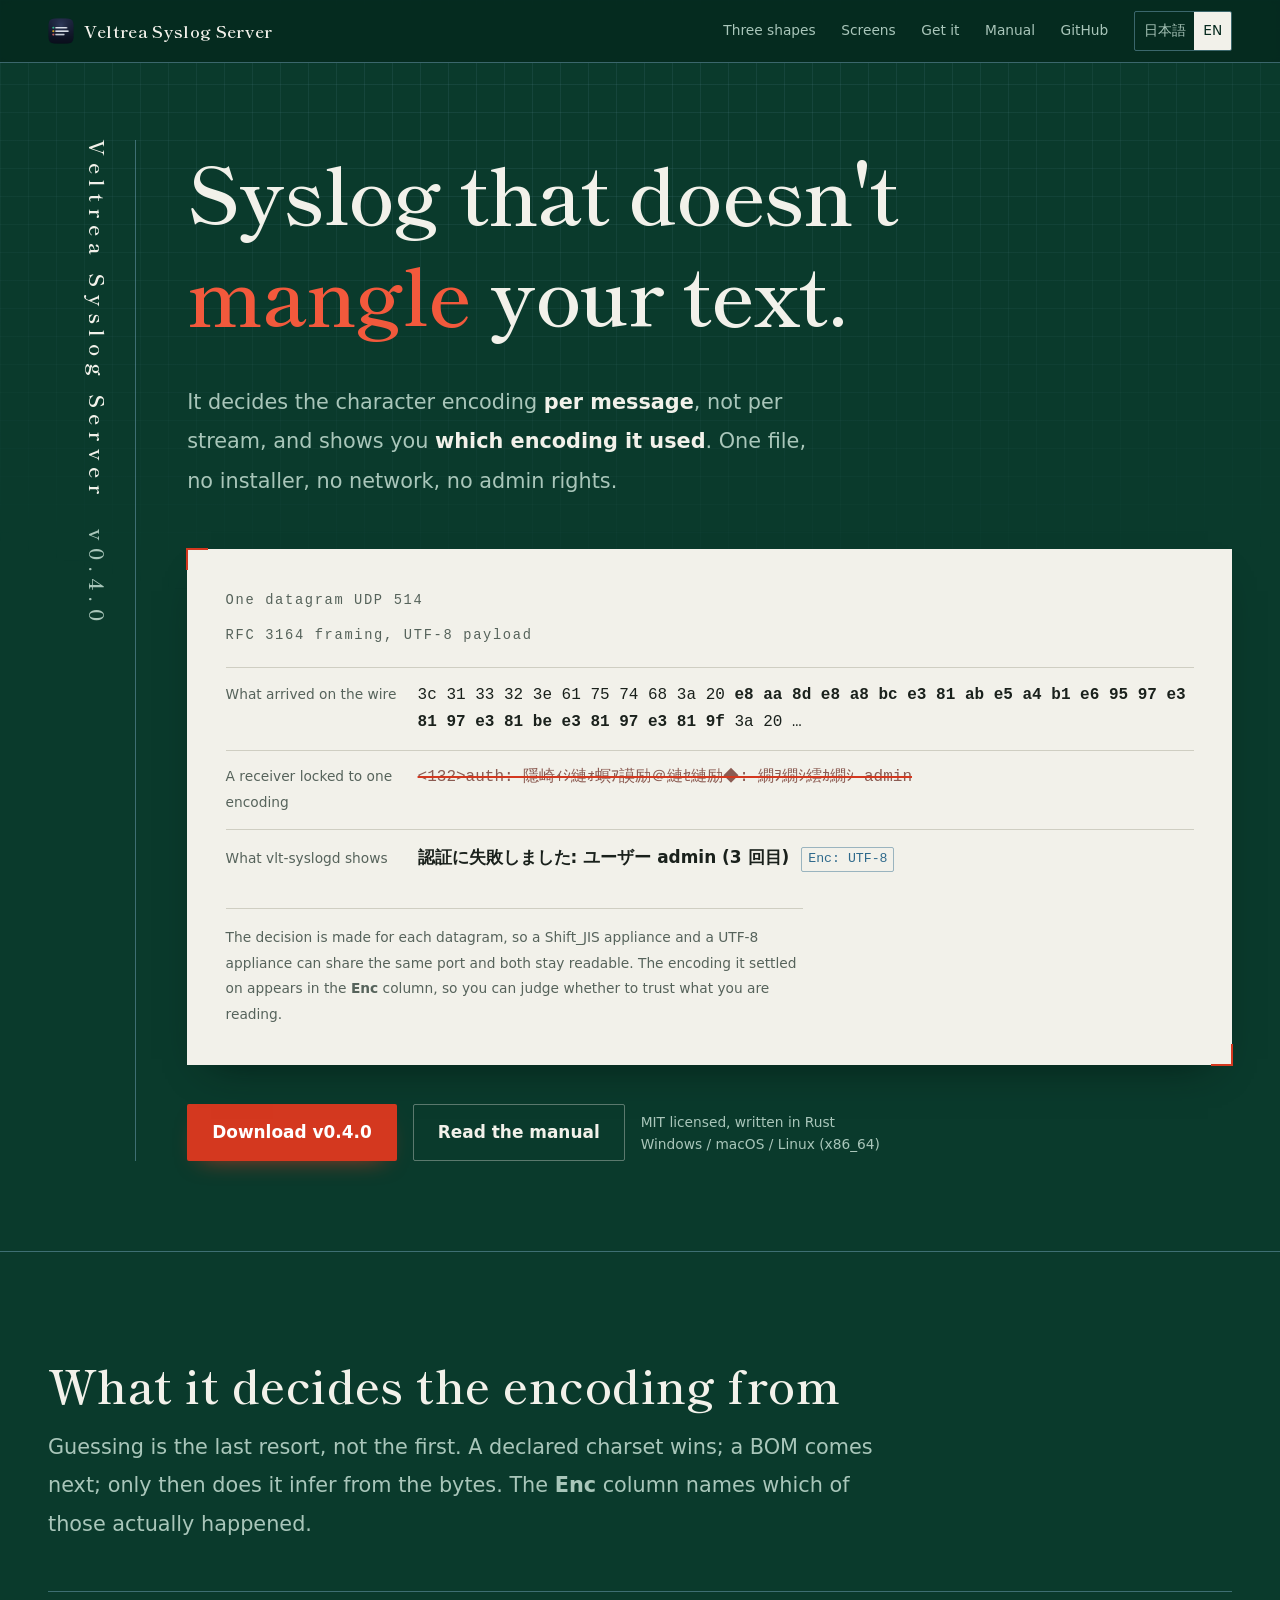
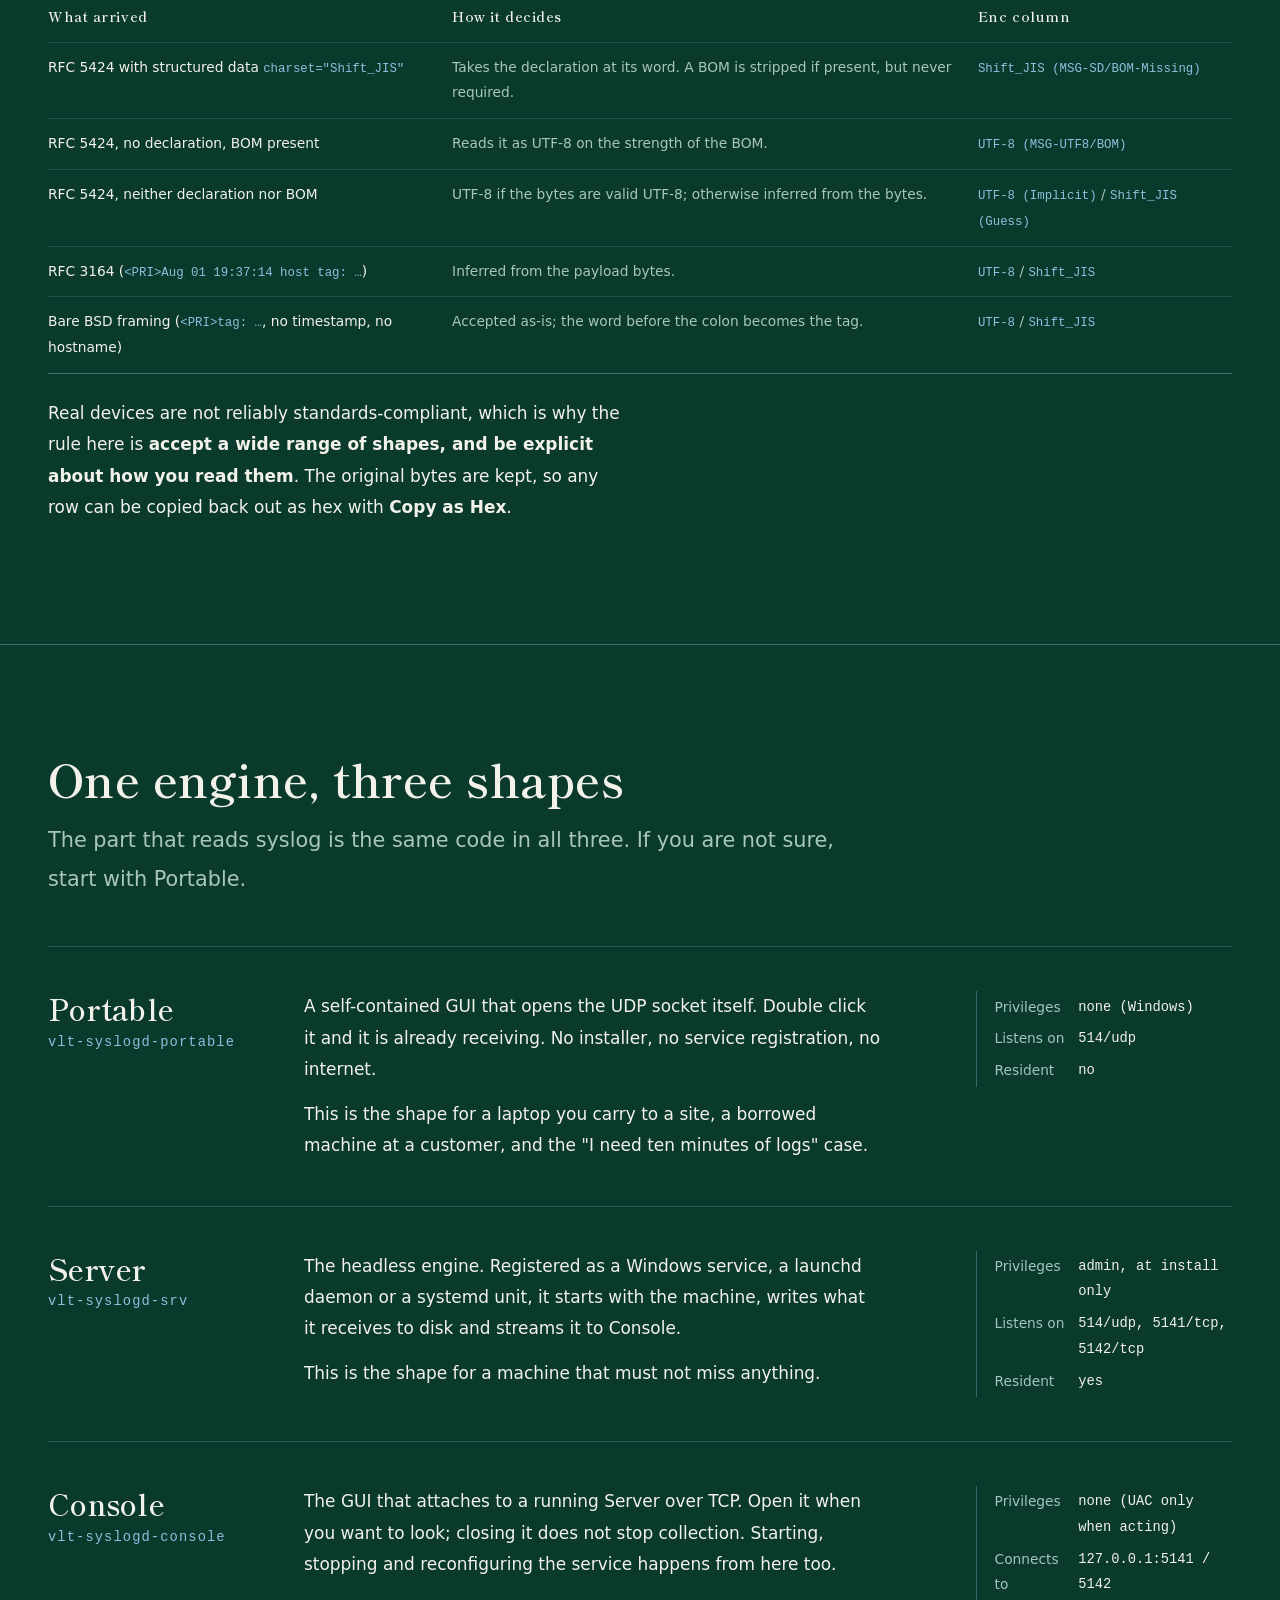
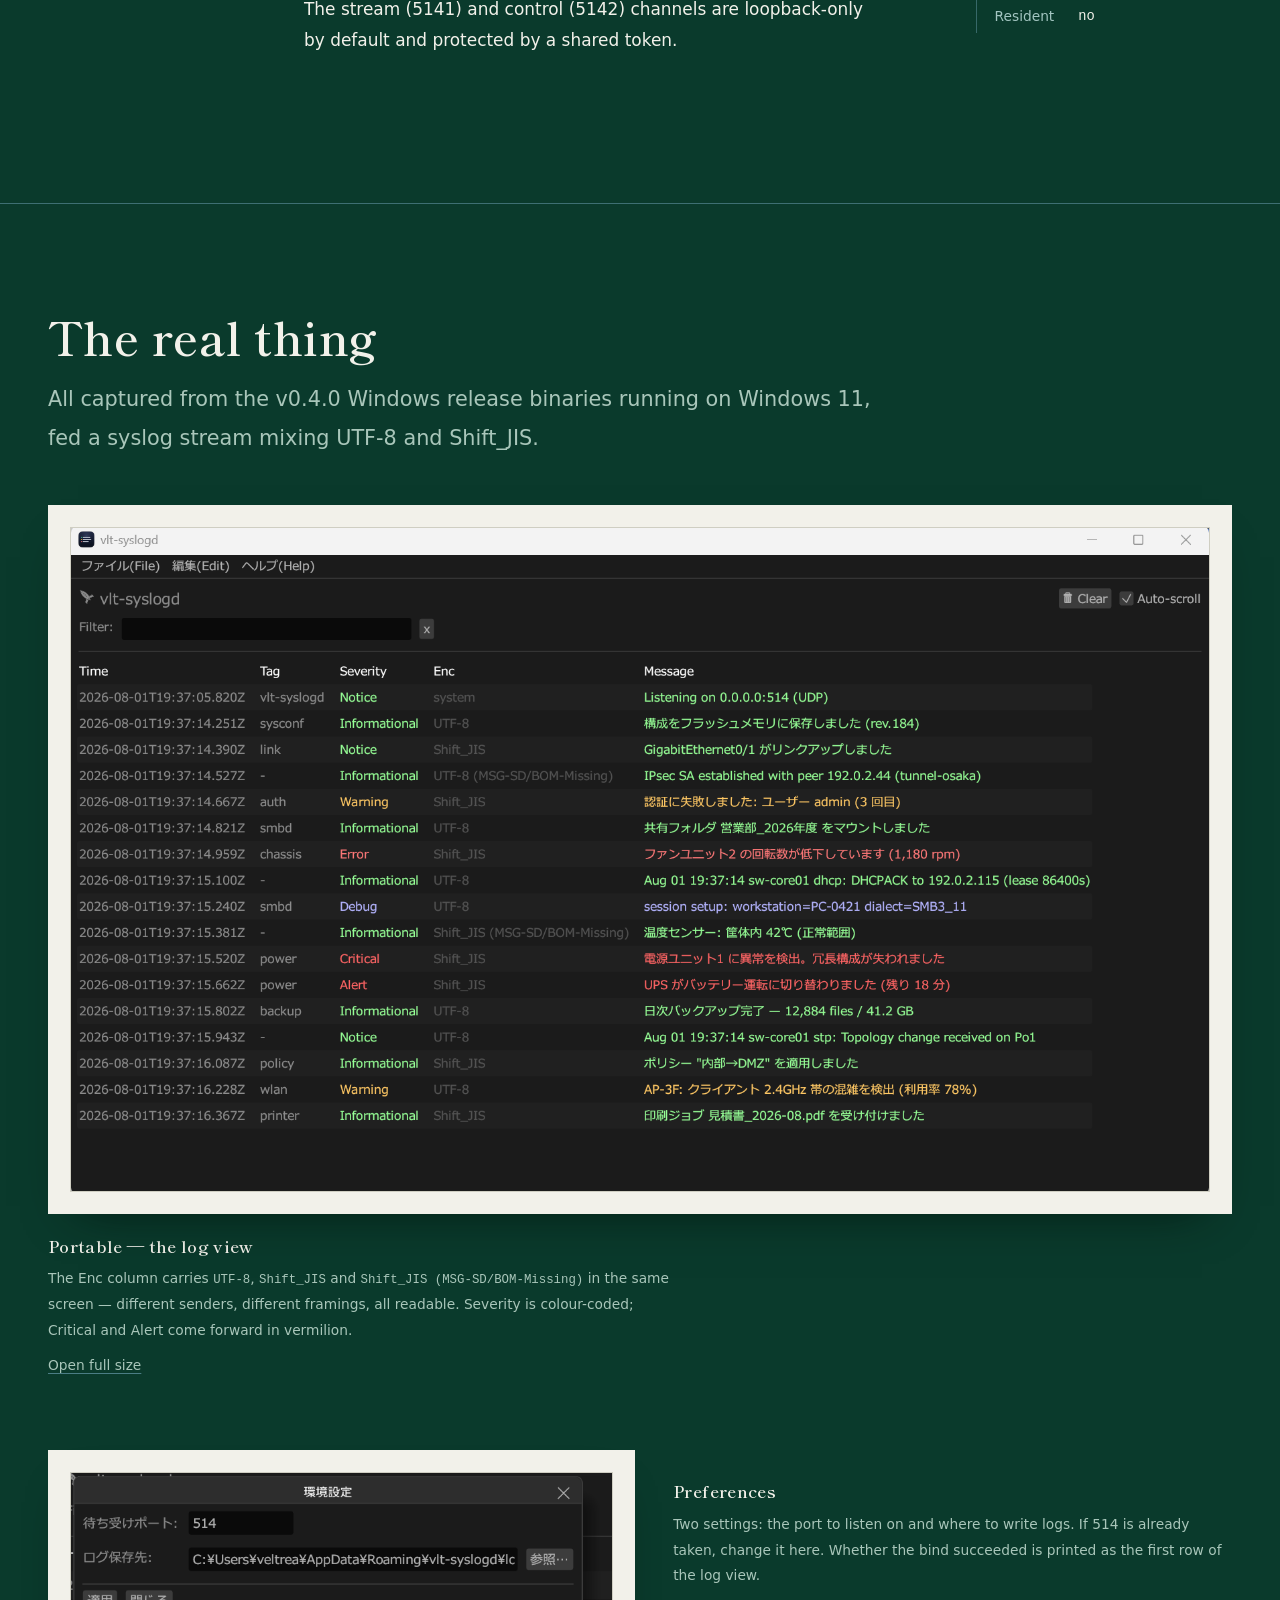
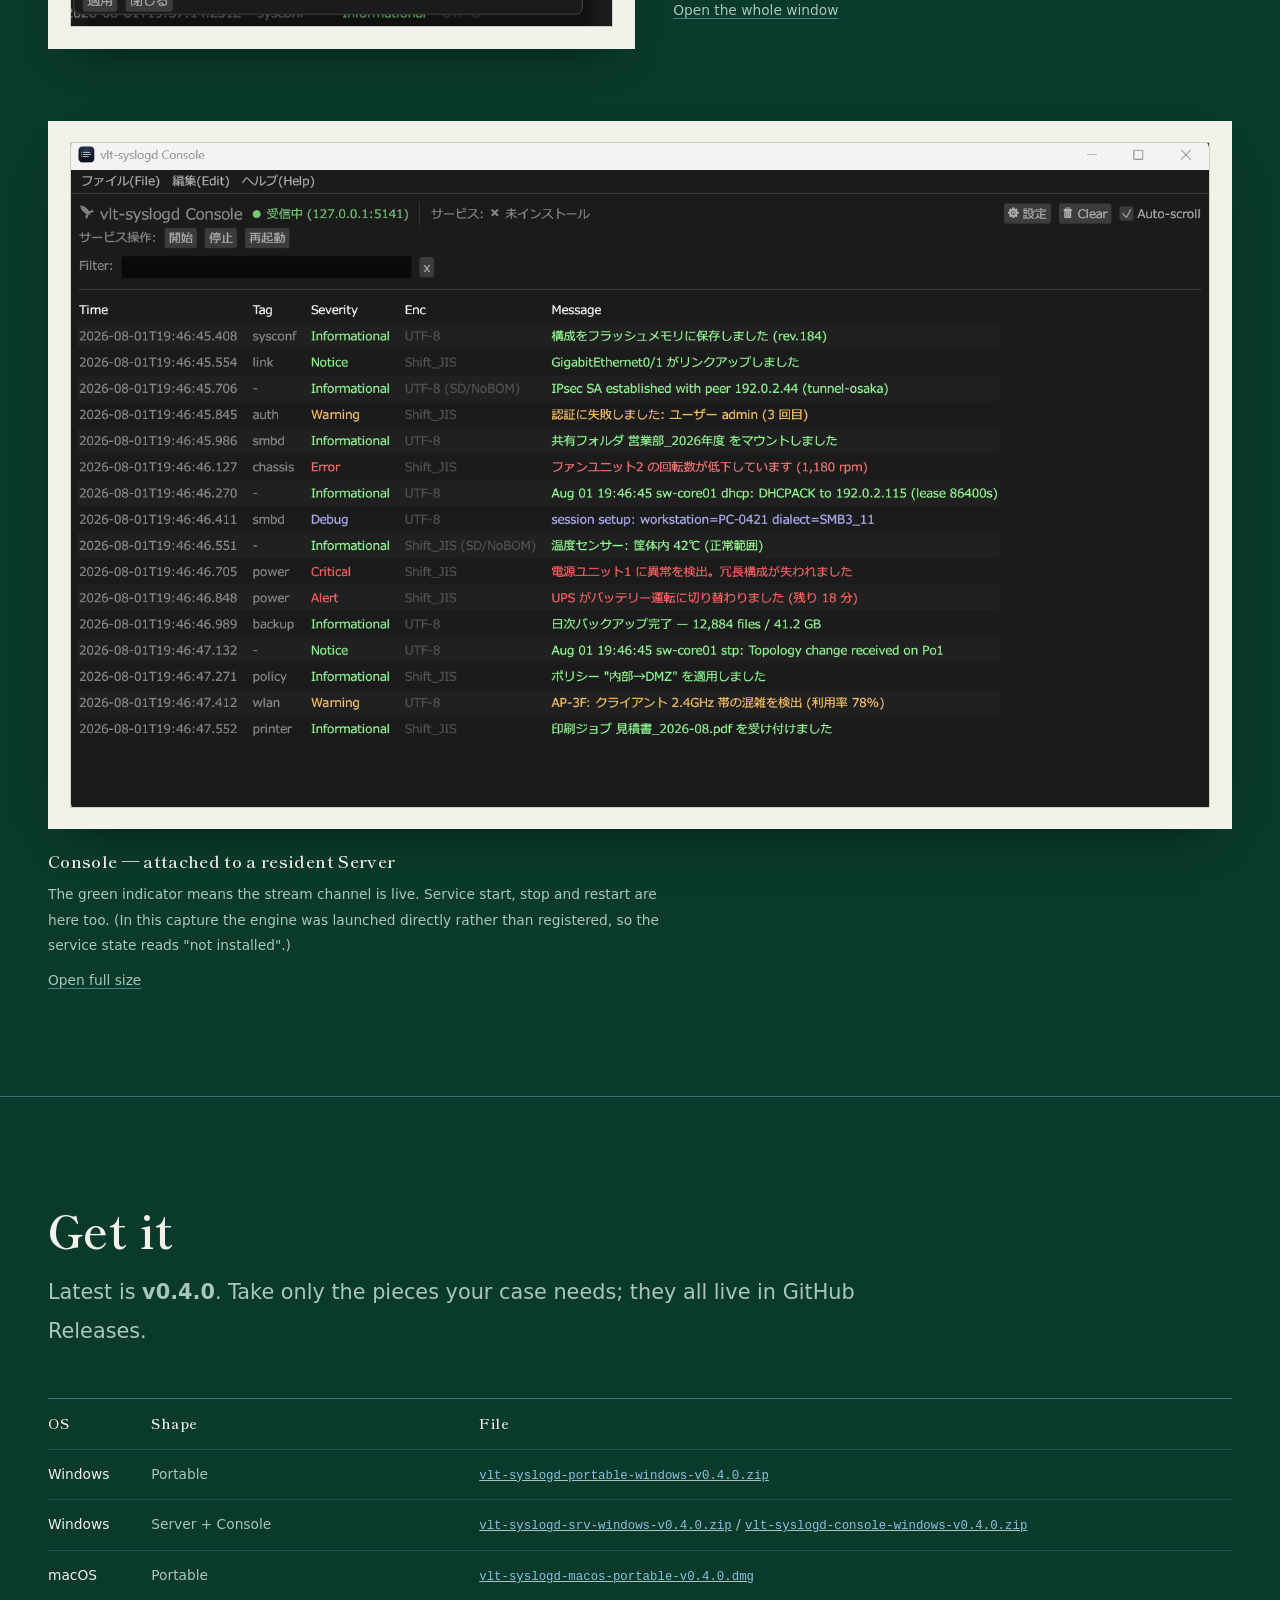
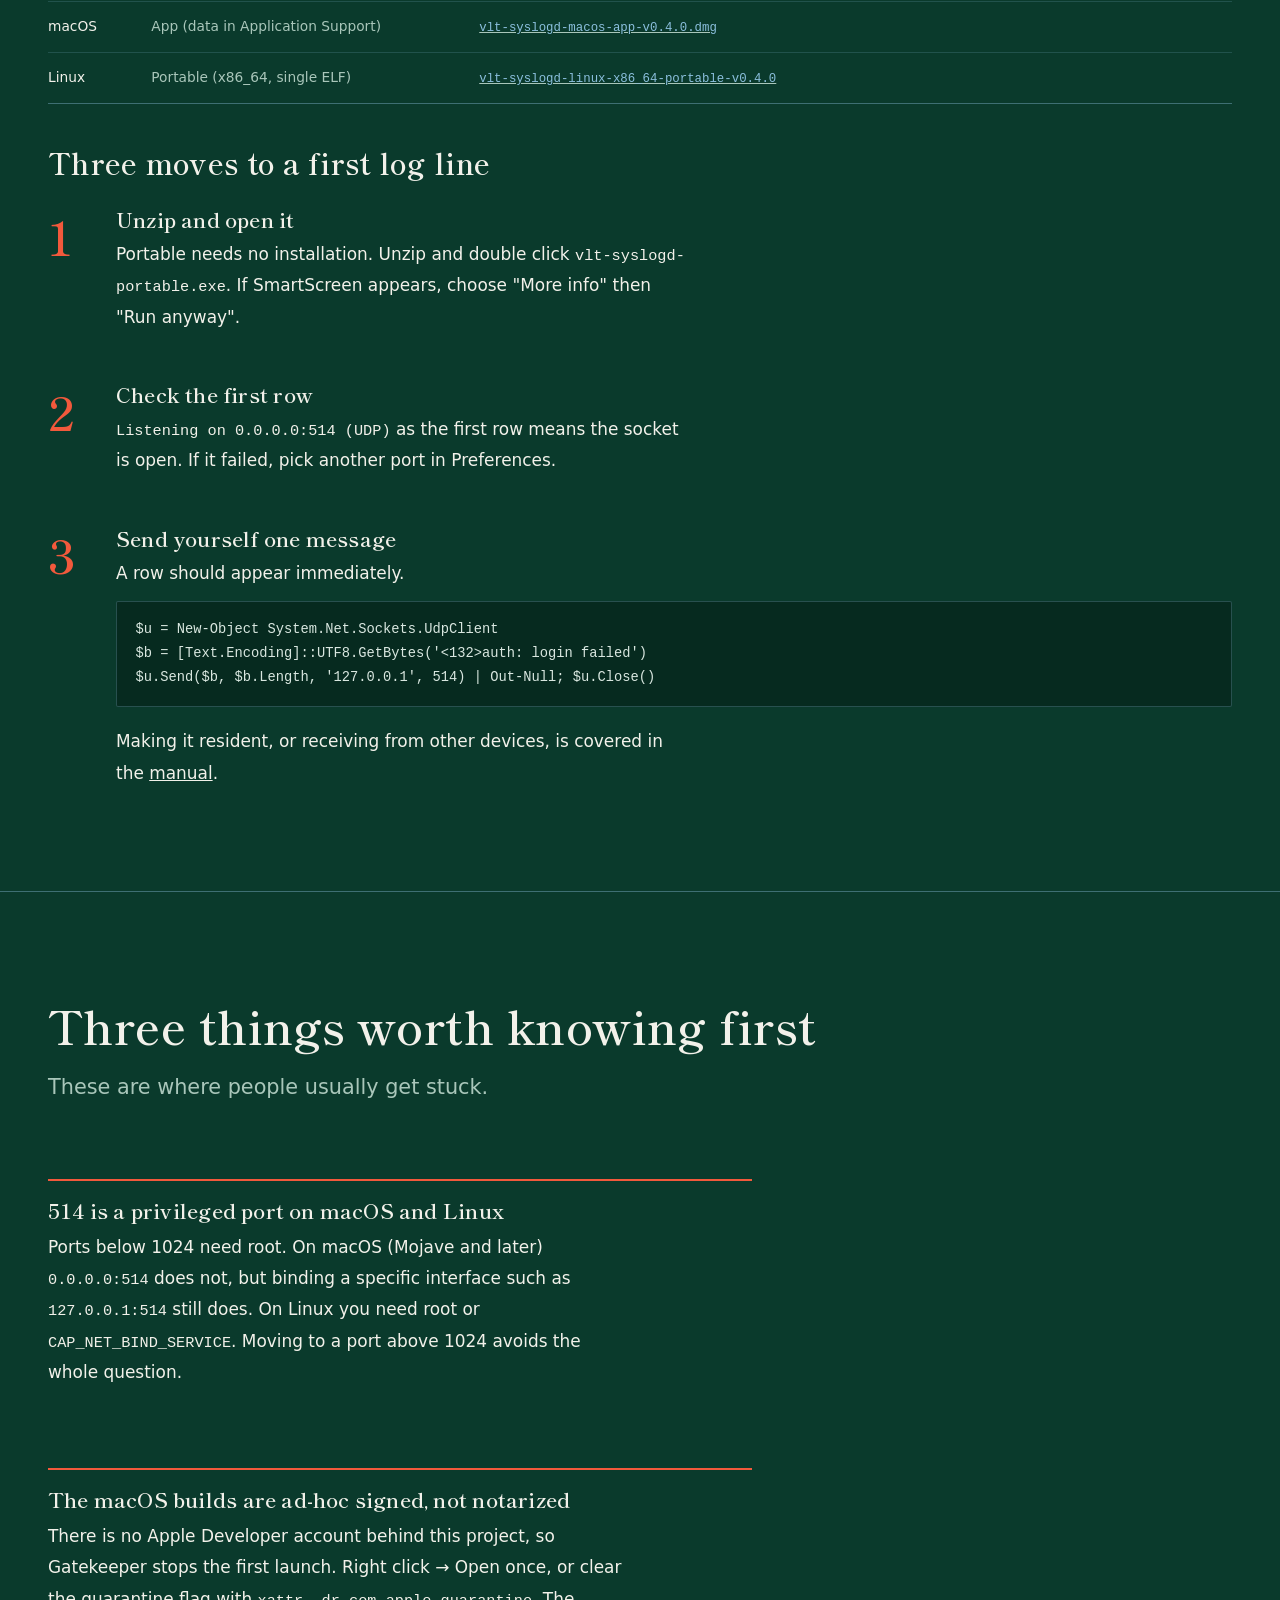
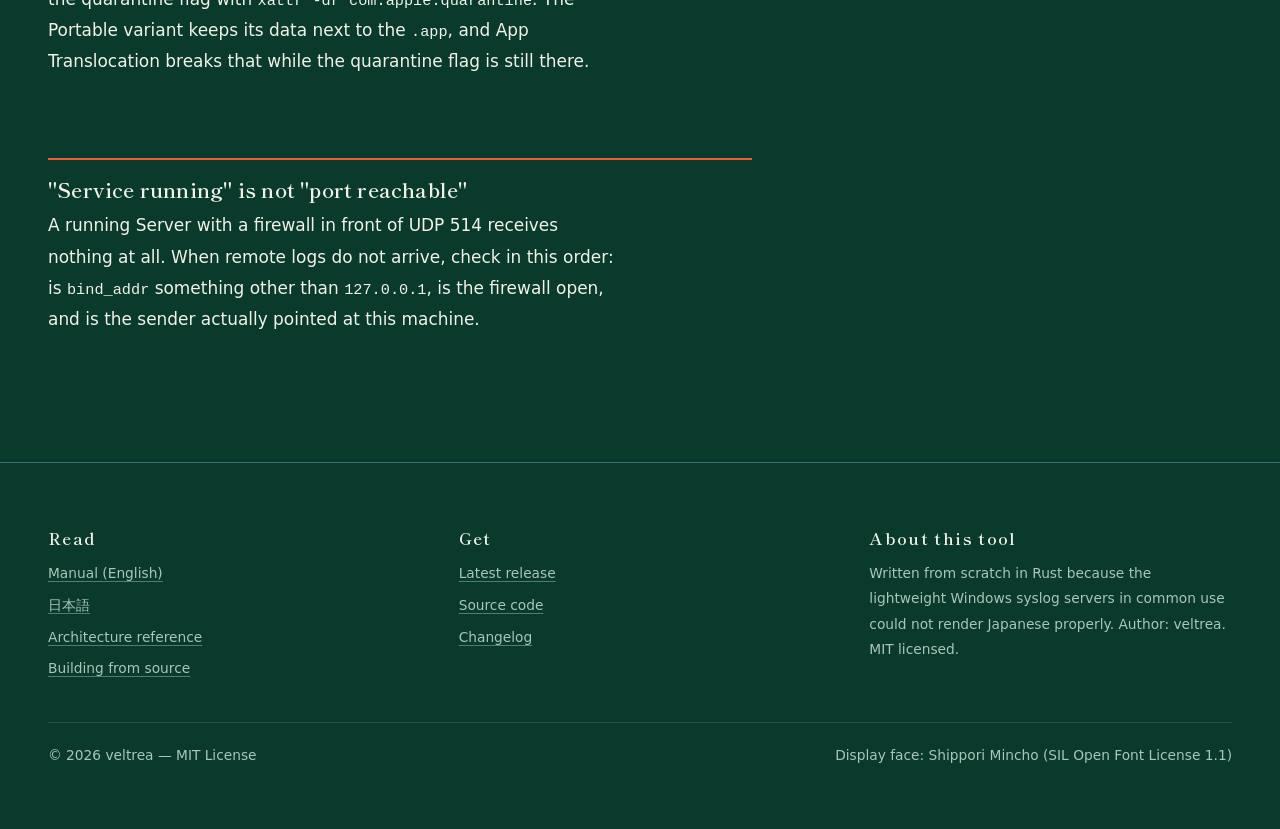
==== index.en.html @ 9661d0f4 "Publish site (v0.4.0)" ====
<!DOCTYPE html>
<html lang="en">
  <head>
    <meta charset="utf-8" />
    <meta name="viewport" content="width=device-width, initial-scale=1" />
    <title>Veltrea Syslog Server — syslog that doesn't mangle your text</title>
    <meta
      name="description"
      content="A syslog server that decides the character encoding per message and shows you which one it used. Windows, macOS and Linux. Single file, no install. Written in Rust, MIT licensed."
    />
    <link rel="canonical" href="https://veltrea.github.io/vlt-syslogd/index.en.html" />
    <link rel="alternate" hreflang="ja" href="https://veltrea.github.io/vlt-syslogd/" />
    <link rel="alternate" hreflang="en" href="https://veltrea.github.io/vlt-syslogd/index.en.html" />
    <link rel="icon" href="assets/icon-256.png" type="image/png" />
    <link rel="stylesheet" href="styles.css" />
    <meta property="og:title" content="Veltrea Syslog Server" />
    <meta
      property="og:description"
      content="A syslog server that decides the character encoding per message and shows you which one it used."
    />
    <meta property="og:type" content="website" />
    <meta property="og:image" content="assets/portable-main.png" />
  </head>
  <body>
    <!--
      THESIS: show the mechanism itself in the first viewport — one datagram, decoded on its own
        evidence. Refuses the developer-landing default (near-black ground, neon terminal mock)
        and its opposite (white SaaS page with a gradient headline).
      OWN-WORLD: Japanese typesetting spec sheet. Manuscript-paper viridian ground, paste-up paper
        panels, proofreader's vermilion for instruction, non-photo blue for rules. Display face is a
        self-hosted subset of Shippori Mincho; body text is the reader's own OS font. The only
        ornament is crop marks and a correction stroke.
      STORY: the visitor understands "decided per message, and it tells you", verifies it in real
        screenshots, and downloads it from the same page.
      FIRST VIEWPORT: vertical title band at left; heading and lede at right; directly below, a paper
        panel setting one datagram three times — wire bytes, what a single-encoding receiver shows,
        what this shows. The vermilion primary action sits right under the panel.
      FORM: typesetting spec sheet / proof (7th of my own seven) / seed 6c7700a0
      FINISH: unreviewed and undocumented is unfinished; this build ends with the finish review, the verdict, and DESIGN.md
    -->
    <a class="skip" href="#main">Skip to content</a>

    <header class="masthead">
      <a class="masthead__mark" href="index.en.html">
        <img src="assets/icon-256.png" alt="" width="26" height="26" />
        Veltrea Syslog Server
      </a>
      <nav aria-label="Site">
        <a class="jump" href="#shapes">Three shapes</a>
        <a class="jump" href="#plates">Screens</a>
        <a class="jump" href="#download">Get it</a>
        <a href="manual.en.html">Manual</a>
        <a href="https://github.com/veltrea/vlt-syslogd">GitHub</a>
        <span class="lang">
          <a href="./" hreflang="ja">日本語</a>
          <a href="index.en.html" aria-current="true" hreflang="en">EN</a>
        </span>
      </nav>
    </header>

    <main id="main">
      <!-- ===== First viewport ===== -->
      <section class="hero">
        <div class="wrap hero__grid">
          <p class="hero__spine"><b>Veltrea Syslog Server</b>　v0.4.0</p>

          <div>
            <h1>Syslog that doesn't <em>mangle</em> your text.</h1>
            <p class="hero__lede">
              It decides the character encoding <strong>per message</strong>, not
              per stream, and shows you <strong>which encoding it used</strong>.
              One file, no installer, no network, no admin rights.
            </p>

            <div class="proof tombo">
              <p class="proof__label">
                <span>One datagram</span>
                <span>UDP 514</span>
                <span>RFC 3164 framing, UTF-8 payload</span>
              </p>

              <dl>
                <div class="proof__row">
                  <dt>What arrived on the wire</dt>
                  <dd>
                    3c 31 33 32 3e 61 75 74 68 3a 20 <b>e8 aa 8d e8 a8 bc e3 81
                    ab e5 a4 b1 e6 95 97 e3 81 97 e3 81 be e3 81 97 e3 81 9f</b>
                    3a 20 …
                  </dd>
                </div>

                <div class="proof__row proof__row--bad">
                  <dt>A receiver locked to one encoding</dt>
                  <dd>&lt;132&gt;auth: 隱崎ｨｼ縺ｫ螟ｱ謨励＠縺ｾ縺励◆: 繝ｦ繝ｼ繧ｶ繝ｼ admin</dd>
                </div>

                <div class="proof__row proof__row--good">
                  <dt>What vlt-syslogd shows</dt>
                  <dd>
                    認証に失敗しました: ユーザー admin (3 回目)<span
                      class="proof__enc"
                      >Enc: UTF-8</span
                    >
                  </dd>
                </div>
              </dl>

              <p class="proof__note">
                The decision is made for each datagram, so a Shift_JIS appliance
                and a UTF-8 appliance can share the same port and both stay
                readable. The encoding it settled on appears in the
                <b>Enc</b> column, so you can judge whether to trust what you are
                reading.
              </p>
            </div>

            <div class="actions">
              <a
                class="btn btn--primary"
                href="https://github.com/veltrea/vlt-syslogd/releases/latest"
                >Download v0.4.0</a
              >
              <a class="btn btn--ghost" href="manual.en.html">Read the manual</a>
              <small>
                MIT licensed, written in Rust<br />
                Windows / macOS / Linux (x86_64)
              </small>
            </div>
          </div>
        </div>
      </section>

      <!-- ===== How the decision is made ===== -->
      <section class="section" id="encoding">
        <div class="wrap">
          <div class="section__head">
            <h2>What it decides the encoding from</h2>
            <p>
              Guessing is the last resort, not the first. A declared charset wins;
              a BOM comes next; only then does it infer from the bytes. The
              <b>Enc</b> column names which of those actually happened.
            </p>
          </div>

          <div class="table-scroll">
            <table>
              <caption class="visually-hidden">
                Wire format, how the encoding is decided, and what the Enc column shows
              </caption>
              <thead>
                <tr>
                  <th scope="col">What arrived</th>
                  <th scope="col">How it decides</th>
                  <th scope="col">Enc column</th>
                </tr>
              </thead>
              <tbody>
                <tr>
                  <td>
                    RFC 5424 with structured data
                    <code>charset="Shift_JIS"</code>
                  </td>
                  <td>
                    Takes the declaration at its word. A BOM is stripped if
                    present, but never required.
                  </td>
                  <td><code>Shift_JIS (MSG-SD/BOM-Missing)</code></td>
                </tr>
                <tr>
                  <td>RFC 5424, no declaration, BOM present</td>
                  <td>Reads it as UTF-8 on the strength of the BOM.</td>
                  <td><code>UTF-8 (MSG-UTF8/BOM)</code></td>
                </tr>
                <tr>
                  <td>RFC 5424, neither declaration nor BOM</td>
                  <td>
                    UTF-8 if the bytes are valid UTF-8; otherwise inferred from
                    the bytes.
                  </td>
                  <td>
                    <code>UTF-8 (Implicit)</code> / <code>Shift_JIS (Guess)</code>
                  </td>
                </tr>
                <tr>
                  <td>
                    RFC 3164
                    (<code>&lt;PRI&gt;Aug 01 19:37:14 host tag: …</code>)
                  </td>
                  <td>Inferred from the payload bytes.</td>
                  <td><code>UTF-8</code> / <code>Shift_JIS</code></td>
                </tr>
                <tr>
                  <td>
                    Bare BSD framing (<code>&lt;PRI&gt;tag: …</code>, no
                    timestamp, no hostname)
                  </td>
                  <td>
                    Accepted as-is; the word before the colon becomes the tag.
                  </td>
                  <td><code>UTF-8</code> / <code>Shift_JIS</code></td>
                </tr>
              </tbody>
            </table>
          </div>

          <p style="margin-top: 1.5rem">
            Real devices are not reliably standards-compliant, which is why the
            rule here is <b>accept a wide range of shapes, and be explicit about
            how you read them</b>. The original bytes are kept, so any row can be
            copied back out as hex with <b>Copy as Hex</b>.
          </p>
        </div>
      </section>

      <!-- ===== Three shapes ===== -->
      <section class="section" id="shapes">
        <div class="wrap">
          <div class="section__head">
            <h2>One engine, three shapes</h2>
            <p>
              The part that reads syslog is the same code in all three. If you
              are not sure, start with Portable.
            </p>
          </div>

          <div class="shape">
            <h3 class="shape__name">
              Portable
              <span>vlt-syslogd-portable</span>
            </h3>
            <div class="shape__body">
              <p>
                A self-contained GUI that opens the UDP socket itself. Double
                click it and it is already receiving. No installer, no service
                registration, no internet.
              </p>
              <p>
                This is the shape for a laptop you carry to a site, a borrowed
                machine at a customer, and the "I need ten minutes of logs" case.
              </p>
            </div>
            <dl class="shape__spec">
              <div><dt>Privileges</dt><dd>none (Windows)</dd></div>
              <div><dt>Listens on</dt><dd>514/udp</dd></div>
              <div><dt>Resident</dt><dd>no</dd></div>
            </dl>
          </div>

          <div class="shape">
            <h3 class="shape__name">
              Server
              <span>vlt-syslogd-srv</span>
            </h3>
            <div class="shape__body">
              <p>
                The headless engine. Registered as a Windows service, a launchd
                daemon or a systemd unit, it starts with the machine, writes what
                it receives to disk and streams it to Console.
              </p>
              <p>This is the shape for a machine that must not miss anything.</p>
            </div>
            <dl class="shape__spec">
              <div><dt>Privileges</dt><dd>admin, at install only</dd></div>
              <div><dt>Listens on</dt><dd>514/udp, 5141/tcp, 5142/tcp</dd></div>
              <div><dt>Resident</dt><dd>yes</dd></div>
            </dl>
          </div>

          <div class="shape">
            <h3 class="shape__name">
              Console
              <span>vlt-syslogd-console</span>
            </h3>
            <div class="shape__body">
              <p>
                The GUI that attaches to a running Server over TCP. Open it when
                you want to look; closing it does not stop collection. Starting,
                stopping and reconfiguring the service happens from here too.
              </p>
              <p>
                The stream (5141) and control (5142) channels are loopback-only by
                default and protected by a shared token.
              </p>
            </div>
            <dl class="shape__spec">
              <div><dt>Privileges</dt><dd>none (UAC only when acting)</dd></div>
              <div><dt>Connects to</dt><dd>127.0.0.1:5141 / 5142</dd></div>
              <div><dt>Resident</dt><dd>no</dd></div>
            </dl>
          </div>
        </div>
      </section>

      <!-- ===== Screens ===== -->
      <section class="section" id="plates">
        <div class="wrap">
          <div class="section__head">
            <h2>The real thing</h2>
            <p>
              All captured from the v0.4.0 Windows release binaries running on
              Windows 11, fed a syslog stream mixing UTF-8 and Shift_JIS.
            </p>
          </div>

          <figure class="plate">
            <div class="plate__frame">
              <a href="assets/portable-main.png" target="_blank" rel="noopener">
                <img
                  src="assets/portable-main.png"
                  width="1698"
                  height="989"
                  alt="The Portable log view: five columns — Time, Tag, Severity, Enc, Message — showing UTF-8 and Shift_JIS Japanese messages rendered correctly side by side."
                />
              </a>
            </div>
            <figcaption class="plate__caption">
              <b>Portable — the log view</b>
              <span>
                The Enc column carries <code>UTF-8</code>,
                <code>Shift_JIS</code> and
                <code>Shift_JIS (MSG-SD/BOM-Missing)</code> in the same screen —
                different senders, different framings, all readable. Severity is
                colour-coded; Critical and Alert come forward in vermilion.
                <a class="plate__full" href="assets/portable-main.png" target="_blank" rel="noopener"
                  >Open full size</a
                >
              </span>
            </figcaption>
          </figure>

          <div class="plate plate--split">
            <div class="plate__frame">
              <a href="assets/portable-prefs.png" target="_blank" rel="noopener">
                <img
                  src="assets/portable-prefs-detail.png"
                  width="760"
                  height="215"
                  alt="The preferences dialog: listening port 514 and the log directory path."
                />
              </a>
            </div>
            <div class="plate__caption">
              <b>Preferences</b>
              <span>
                Two settings: the port to listen on and where to write logs. If
                514 is already taken, change it here. Whether the bind succeeded
                is printed as the first row of the log view.
                <a class="plate__full" href="assets/portable-prefs.png" target="_blank" rel="noopener"
                  >Open the whole window</a
                >
              </span>
            </div>
          </div>

          <figure class="plate">
            <div class="plate__frame">
              <a href="assets/console-main.png" target="_blank" rel="noopener">
                <img
                  src="assets/console-main.png"
                  width="1698"
                  height="989"
                  alt="Console attached to Server: a green 'receiving (127.0.0.1:5141)' indicator and start/stop/restart service buttons."
                />
              </a>
            </div>
            <figcaption class="plate__caption">
              <b>Console — attached to a resident Server</b>
              <span>
                The green indicator means the stream channel is live. Service
                start, stop and restart are here too. (In this capture the engine
                was launched directly rather than registered, so the service state
                reads "not installed".)
                <a class="plate__full" href="assets/console-main.png" target="_blank" rel="noopener"
                  >Open full size</a
                >
              </span>
            </figcaption>
          </figure>
        </div>
      </section>

      <!-- ===== Download ===== -->
      <section class="section" id="download">
        <div class="wrap">
          <div class="section__head">
            <h2>Get it</h2>
            <p>
              Latest is <b>v0.4.0</b>. Take only the pieces your case needs; they
              all live in GitHub Releases.
            </p>
          </div>

          <div class="table-scroll">
            <table>
              <thead>
                <tr>
                  <th scope="col">OS</th>
                  <th scope="col">Shape</th>
                  <th scope="col">File</th>
                </tr>
              </thead>
              <tbody>
                <tr>
                  <td>Windows</td>
                  <td>Portable</td>
                  <td>
                    <a
                      href="https://github.com/veltrea/vlt-syslogd/releases/download/v0.4.0/vlt-syslogd-portable-windows-v0.4.0.zip"
                      ><code>vlt-syslogd-portable-windows-v0.4.0.zip</code></a
                    >
                  </td>
                </tr>
                <tr>
                  <td>Windows</td>
                  <td>Server + Console</td>
                  <td>
                    <a
                      href="https://github.com/veltrea/vlt-syslogd/releases/download/v0.4.0/vlt-syslogd-srv-windows-v0.4.0.zip"
                      ><code>vlt-syslogd-srv-windows-v0.4.0.zip</code></a
                    >
                    /
                    <a
                      href="https://github.com/veltrea/vlt-syslogd/releases/download/v0.4.0/vlt-syslogd-console-windows-v0.4.0.zip"
                      ><code>vlt-syslogd-console-windows-v0.4.0.zip</code></a
                    >
                  </td>
                </tr>
                <tr>
                  <td>macOS</td>
                  <td>Portable</td>
                  <td>
                    <a
                      href="https://github.com/veltrea/vlt-syslogd/releases/download/v0.4.0/vlt-syslogd-macos-portable-v0.4.0.dmg"
                      ><code>vlt-syslogd-macos-portable-v0.4.0.dmg</code></a
                    >
                  </td>
                </tr>
                <tr>
                  <td>macOS</td>
                  <td>App (data in Application Support)</td>
                  <td>
                    <a
                      href="https://github.com/veltrea/vlt-syslogd/releases/download/v0.4.0/vlt-syslogd-macos-app-v0.4.0.dmg"
                      ><code>vlt-syslogd-macos-app-v0.4.0.dmg</code></a
                    >
                  </td>
                </tr>
                <tr>
                  <td>Linux</td>
                  <td>Portable (x86_64, single ELF)</td>
                  <td>
                    <a
                      href="https://github.com/veltrea/vlt-syslogd/releases/download/v0.4.0/vlt-syslogd-linux-x86_64-portable-v0.4.0"
                      ><code>vlt-syslogd-linux-x86_64-portable-v0.4.0</code></a
                    >
                  </td>
                </tr>
              </tbody>
            </table>
          </div>

          <h3 style="margin-top: 2.5rem; font-size: var(--step-2)">
            Three moves to a first log line
          </h3>
          <ol class="steps" style="margin-top: 1.5rem">
            <li>
              <div>
                <h3>Unzip and open it</h3>
                <p>
                  Portable needs no installation. Unzip and double click
                  <code>vlt-syslogd-portable.exe</code>. If SmartScreen appears,
                  choose "More info" then "Run anyway".
                </p>
              </div>
            </li>
            <li>
              <div>
                <h3>Check the first row</h3>
                <p>
                  <code>Listening on 0.0.0.0:514 (UDP)</code> as the first row
                  means the socket is open. If it failed, pick another port in
                  Preferences.
                </p>
              </div>
            </li>
            <li>
              <div>
                <h3>Send yourself one message</h3>
                <p>A row should appear immediately.</p>
                <pre class="cmd"><code>$u = New-Object System.Net.Sockets.UdpClient
$b = [Text.Encoding]::UTF8.GetBytes('&lt;132&gt;auth: login failed')
$u.Send($b, $b.Length, '127.0.0.1', 514) | Out-Null; $u.Close()</code></pre>
                <p style="margin-bottom: 0">
                  Making it resident, or receiving from other devices, is covered
                  in the <a href="manual.en.html">manual</a>.
                </p>
              </div>
            </li>
          </ol>
        </div>
      </section>

      <!-- ===== Honest limits ===== -->
      <section class="section" id="limits">
        <div class="wrap">
          <div class="section__head">
            <h2>Three things worth knowing first</h2>
            <p>These are where people usually get stuck.</p>
          </div>

          <div style="display: grid; gap: 2rem; max-width: 44rem">
            <div class="caution">
              <h3>514 is a privileged port on macOS and Linux</h3>
              <p>
                Ports below 1024 need root. On macOS (Mojave and later)
                <code>0.0.0.0:514</code> does not, but binding a specific
                interface such as <code>127.0.0.1:514</code> still does. On Linux
                you need root or <code>CAP_NET_BIND_SERVICE</code>. Moving to a
                port above 1024 avoids the whole question.
              </p>
            </div>

            <div class="caution">
              <h3>The macOS builds are ad-hoc signed, not notarized</h3>
              <p>
                There is no Apple Developer account behind this project, so
                Gatekeeper stops the first launch. Right click → Open once, or
                clear the quarantine flag with
                <code>xattr -dr com.apple.quarantine</code>. The Portable variant
                keeps its data next to the <code>.app</code>, and App
                Translocation breaks that while the quarantine flag is still
                there.
              </p>
            </div>

            <div class="caution">
              <h3>"Service running" is not "port reachable"</h3>
              <p>
                A running Server with a firewall in front of UDP 514 receives
                nothing at all. When remote logs do not arrive, check in this
                order: is <code>bind_addr</code> something other than
                <code>127.0.0.1</code>, is the firewall open, and is the sender
                actually pointed at this machine.
              </p>
            </div>
          </div>
        </div>
      </section>
    </main>

    <footer class="colophon">
      <div class="wrap">
        <div class="colophon__grid">
          <div>
            <h2>Read</h2>
            <ul>
              <li><a href="manual.en.html">Manual (English)</a></li>
              <li><a href="./">日本語</a></li>
              <li>
                <a
                  href="https://github.com/veltrea/vlt-syslogd/blob/main/DOCS/REFERENCE.md"
                  >Architecture reference</a
                >
              </li>
              <li>
                <a
                  href="https://github.com/veltrea/vlt-syslogd/blob/main/DOCS/BUILD.md"
                  >Building from source</a
                >
              </li>
            </ul>
          </div>
          <div>
            <h2>Get</h2>
            <ul>
              <li>
                <a href="https://github.com/veltrea/vlt-syslogd/releases/latest"
                  >Latest release</a
                >
              </li>
              <li>
                <a href="https://github.com/veltrea/vlt-syslogd">Source code</a>
              </li>
              <li>
                <a
                  href="https://github.com/veltrea/vlt-syslogd/blob/main/DOCS/VERSION_HISTORY.md"
                  >Changelog</a
                >
              </li>
            </ul>
          </div>
          <div>
            <h2>About this tool</h2>
            <p style="max-width: none">
              Written from scratch in Rust because the lightweight Windows syslog
              servers in common use could not render Japanese properly. Author:
              veltrea. MIT licensed.
            </p>
          </div>
        </div>

        <div class="colophon__end">
          <span>© 2026 veltrea — MIT License</span>
          <span>Display face: Shippori Mincho (SIL Open Font License 1.1)</span>
        </div>
      </div>
    </footer>

    <script src="site.js" defer></script>
  </body>
</html>
---- styles.css ----
@charset "UTF-8";
/* ==========================================================================
   Veltrea Syslog Server — site styles
   世界: 写植・活版時代の「組版指定紙 / 校正刷り」。
   地は原稿用紙の緑、紙面は版下の白、指示は校正の朱、罫は非再現青。
   ========================================================================== */

/* --- 1. 書体 ------------------------------------------------------------ */
/* 見出し用: Shippori Mincho (SIL OFL 1.1) をサブセットして自前配信。
   本文は各 OS の日本語フォントに任せる —— 本製品自身が OS の日本語
   フォントを読み込んで文字を出すソフトなので、字面もそれに合わせる。 */
@font-face {
  font-family: "Shippori Display";
  src: url("assets/fonts/shippori-subset.woff2") format("woff2");
  font-weight: 600;
  font-style: normal;
  font-display: swap;
}

:root {
  /* 色 */
  --sumi: #131815;
  --viridian: #0a3a2c;
  --viridian-deep: #062a1f;
  --viridian-mid: #12594a;
  --paper: #f2f1ea;
  --paper-2: #e3e2d8;
  --paper-3: #cfcec2;
  --shu: #d4381f;
  --shu-bright: #f2593c;
  /* 紙の上で本文級の朱を使うときは、こちらの濃い朱（4.5:1 以上）を使う */
  --shu-ink: #b62f18;
  --aopen: #8cc0de;
  --aopen-deep: #2f6a8c;

  /* 地の上の文字 */
  --on-viridian: #f2f1ea;
  --on-viridian-dim: #a9c6ba;
  /* 紙の上の文字 */
  --on-paper: #1a211c;
  --on-paper-dim: #56635b;

  /* 版面 */
  --measure: 34em;
  --gutter: clamp(1.25rem, 4vw, 3rem);
  --page: 76rem;

  /* 級・歯送り */
  --step--1: clamp(0.78rem, 0.75rem + 0.15vw, 0.86rem);
  --step-0: clamp(0.95rem, 0.9rem + 0.25vw, 1.06rem);
  --step-1: clamp(1.1rem, 1rem + 0.5vw, 1.3rem);
  --step-2: clamp(1.35rem, 1.15rem + 1vw, 1.85rem);
  --step-3: clamp(1.8rem, 1.4rem + 2vw, 2.9rem);
  --step-4: clamp(2.4rem, 1.6rem + 4.2vw, 5rem);

  --font-display: "Shippori Display", "Hiragino Mincho ProN", "Yu Mincho",
    "Noto Serif JP", serif;
  --font-body: "Hiragino Kaku Gothic ProN", "Hiragino Sans", "Yu Gothic",
    "Noto Sans JP", "Meiryo", system-ui, sans-serif;
  --font-data: ui-monospace, "SFMono-Regular", "SF Mono", Menlo, Consolas,
    "Noto Sans Mono", monospace;

  --rule: 1px solid color-mix(in srgb, var(--aopen) 40%, transparent);
  --rule-paper: 1px solid var(--paper-3);
}

/* --- 2. 素地 ------------------------------------------------------------ */
*,
*::before,
*::after {
  box-sizing: border-box;
}

html {
  scroll-behavior: smooth;
  scroll-padding-top: 5.5rem;
  -webkit-text-size-adjust: 100%;
}

@media (prefers-reduced-motion: reduce) {
  html {
    scroll-behavior: auto;
  }
}

body {
  margin: 0;
  background: var(--viridian);
  color: var(--on-viridian);
  font-family: var(--font-body);
  font-size: var(--step-0);
  line-height: 1.85;
  font-feature-settings: "palt" 1;
  overflow-x: hidden;
}

/* 非再現青の方眼 —— 指定紙の罫。印刷には出ない色、という含み。 */
body::before {
  content: "";
  position: fixed;
  inset: 0;
  pointer-events: none;
  z-index: 0;
  background-image: linear-gradient(
      to right,
      color-mix(in srgb, var(--aopen) 9%, transparent) 1px,
      transparent 1px
    ),
    linear-gradient(
      to bottom,
      color-mix(in srgb, var(--aopen) 9%, transparent) 1px,
      transparent 1px
    );
  background-size: 28px 28px;
  mask-image: radial-gradient(120% 90% at 50% 0%, #000 20%, transparent 80%);
}

body > * {
  position: relative;
  z-index: 1;
}

img {
  max-width: 100%;
  height: auto;
  display: block;
}

a {
  color: inherit;
}

h1,
h2,
h3,
h4 {
  font-family: var(--font-display);
  font-weight: 600;
  line-height: 1.28;
  letter-spacing: 0.01em;
  text-wrap: balance;
  margin: 0;
}

p {
  margin: 0 0 1.1em;
  max-width: var(--measure);
}

code,
kbd,
samp {
  font-family: var(--font-data);
  font-size: 0.9em;
  font-feature-settings: normal;
}

:focus-visible {
  outline: 2px solid var(--shu-bright);
  outline-offset: 3px;
  border-radius: 2px;
}

.wrap {
  width: min(100% - var(--gutter) * 2, var(--page));
  margin-inline: auto;
}

.skip {
  position: absolute;
  left: -9999px;
  top: 0;
  background: var(--shu);
  color: #fff;
  padding: 0.6rem 1rem;
  z-index: 99;
}
.skip:focus {
  left: 1rem;
  top: 1rem;
}

.nowrap {
  white-space: nowrap;
}

.visually-hidden {
  position: absolute;
  width: 1px;
  height: 1px;
  margin: -1px;
  padding: 0;
  overflow: hidden;
  clip-path: inset(50%);
  white-space: nowrap;
  border: 0;
}

/* --- 3. 柱（ヘッダ） ---------------------------------------------------- */
.masthead {
  position: sticky;
  top: 0;
  z-index: 30;
  display: flex;
  align-items: center;
  gap: 1.25rem;
  padding: 0.7rem var(--gutter);
  background: color-mix(in srgb, var(--viridian-deep) 92%, transparent);
  backdrop-filter: saturate(140%) blur(6px);
  border-bottom: var(--rule);
}

.masthead__mark {
  display: flex;
  align-items: center;
  gap: 0.6rem;
  text-decoration: none;
  font-family: var(--font-display);
  font-size: var(--step-0);
  letter-spacing: 0.02em;
  white-space: nowrap;
}

.masthead__mark img {
  width: 26px;
  height: 26px;
  border-radius: 6px;
}

.masthead nav {
  margin-inline-start: auto;
  display: flex;
  align-items: center;
  gap: clamp(0.75rem, 2vw, 1.6rem);
  font-size: var(--step--1);
}

.masthead nav a {
  text-decoration: none;
  color: var(--on-viridian-dim);
  padding-block: 0.35rem;
  border-bottom: 1px solid transparent;
  transition: color 0.25s cubic-bezier(0.16, 1, 0.3, 1),
    border-color 0.25s cubic-bezier(0.16, 1, 0.3, 1);
}

.masthead nav a:hover,
.masthead nav a[aria-current="page"] {
  color: var(--on-viridian);
  border-bottom-color: var(--shu-bright);
}

@media (max-width: 52rem) {
  .masthead nav a.jump {
    display: none;
  }
  .masthead__mark {
    font-size: var(--step--1);
  }
}

.lang {
  display: inline-flex;
  border: var(--rule);
  border-radius: 2px;
  overflow: hidden;
  font-size: var(--step--1);
}
.lang a {
  padding: 0.2rem 0.55rem;
  text-decoration: none;
  color: var(--on-viridian-dim);
}
.lang a[aria-current="true"] {
  background: var(--paper);
  color: var(--viridian-deep);
}

/* --- 4. 一面（校正刷り） ------------------------------------------------ */
.hero {
  padding-block: clamp(2.5rem, 6vw, 5.5rem) clamp(3rem, 7vw, 6rem);
}

.hero__grid {
  display: grid;
  grid-template-columns: minmax(0, 1fr);
  gap: clamp(1.75rem, 4vw, 3.25rem);
}

@media (min-width: 62rem) {
  .hero__grid {
    grid-template-columns: 5.5rem minmax(0, 1fr);
    align-items: start;
  }
}

/* 縦組みの題字。写植の指定紙の耳に入る書き込みの位置。 */
.hero__spine {
  display: none;
}

@media (min-width: 62rem) {
  .hero__spine {
    display: block;
    writing-mode: vertical-rl;
    font-family: var(--font-display);
    font-size: var(--step-1);
    letter-spacing: 0.32em;
    color: var(--on-viridian-dim);
    /* 縦組みでは論理方向が回るので、罫は物理指定で右端に置く */
    border-right: var(--rule);
    padding-right: 1.1rem;
    height: 100%;
    min-height: 22rem;
  }
  .hero__spine b {
    font-weight: 600;
    color: var(--on-viridian);
  }
}

.hero h1 {
  font-size: var(--step-4);
  letter-spacing: -0.015em;
  margin-bottom: 0.5em;
}

.hero h1 em {
  font-style: normal;
  color: var(--shu-bright);
}

.hero__lede {
  font-size: var(--step-1);
  color: var(--on-viridian-dim);
  max-width: 30em;
  line-height: 1.9;
}

.hero__lede strong {
  color: var(--on-viridian);
  font-weight: 600;
}

/* --- 5. 校正の証拠（mojibake → 正しい表示） ------------------------------ */
.proof {
  margin-top: clamp(2rem, 4vw, 3rem);
  background: var(--paper);
  color: var(--on-paper);
  padding: clamp(1.5rem, 3vw, 2.5rem);
  position: relative;
  box-shadow: 0 18px 40px -24px rgba(4, 20, 14, 0.85);
}

/* トンボ（角の見当）。装飾ではなく、この世界の実物。 */
.proof::before,
.proof::after,
.tombo::before,
.tombo::after {
  content: "";
  position: absolute;
  width: 22px;
  height: 22px;
  border-color: var(--shu);
  border-style: solid;
  border-width: 0;
}
.proof::before {
  top: -1px;
  left: -1px;
  border-top-width: 2px;
  border-left-width: 2px;
}
.proof::after {
  bottom: -1px;
  right: -1px;
  border-bottom-width: 2px;
  border-right-width: 2px;
}

.proof__label {
  font-family: var(--font-data);
  font-size: var(--step--1);
  letter-spacing: 0.12em;
  color: var(--on-paper-dim);
  margin: 0 0 1.2rem;
  display: flex;
  gap: 0.6rem;
  align-items: baseline;
  flex-wrap: wrap;
}

.proof__row {
  display: grid;
  grid-template-columns: minmax(0, 1fr);
  gap: 0.3rem 1rem;
  padding-block: 0.85rem;
  border-top: var(--rule-paper);
}

@media (min-width: 46rem) {
  .proof__row {
    grid-template-columns: 11rem minmax(0, 1fr);
    align-items: baseline;
  }
}

.proof__row dt {
  font-size: var(--step--1);
  color: var(--on-paper-dim);
  font-feature-settings: "palt" 1;
}

.proof__row dd {
  margin: 0;
  font-family: var(--font-data);
  font-size: clamp(0.82rem, 0.7rem + 0.5vw, 1rem);
  line-height: 1.7;
  word-break: break-all;
}

.proof__row--bad dd {
  color: #8a5b52;
  justify-self: start;
  /* 赤字（校正の見え消し）。折り返した行にも必ず乗るよう text-decoration で引く。 */
  text-decoration-line: line-through;
  text-decoration-color: var(--shu);
  text-decoration-thickness: 2px;
}

.proof__row--good dd {
  color: var(--on-paper);
  font-family: var(--font-body);
  font-size: var(--step-0);
  font-weight: 600;
}

.proof__enc {
  display: inline-block;
  margin-inline-start: 0.75rem;
  font-family: var(--font-data);
  font-size: 0.78em;
  font-weight: 400;
  color: var(--aopen-deep);
  border: 1px solid color-mix(in srgb, var(--aopen-deep) 45%, transparent);
  border-radius: 2px;
  padding: 0.05em 0.45em;
  vertical-align: 0.1em;
  white-space: nowrap;
}

.proof__note {
  margin: 1.4rem 0 0;
  font-size: var(--step--1);
  color: var(--on-paper-dim);
  max-width: 42em;
  border-top: var(--rule-paper);
  padding-top: 1rem;
}

/* --- 6. 行動（ボタン） -------------------------------------------------- */
.actions {
  display: flex;
  flex-wrap: wrap;
  gap: 0.85rem 1rem;
  align-items: center;
  margin-top: clamp(1.75rem, 3vw, 2.5rem);
}

.btn {
  display: inline-flex;
  align-items: center;
  gap: 0.55rem;
  padding: 0.75rem 1.5rem;
  font-family: var(--font-body);
  font-size: var(--step-0);
  font-weight: 600;
  text-decoration: none;
  border: 1px solid transparent;
  border-radius: 2px;
  transition: transform 0.28s cubic-bezier(0.16, 1, 0.3, 1),
    background-color 0.28s cubic-bezier(0.16, 1, 0.3, 1),
    color 0.28s cubic-bezier(0.16, 1, 0.3, 1);
}

.btn--primary {
  background: var(--shu);
  color: #fff;
  box-shadow: 0 10px 24px -14px rgba(212, 56, 31, 0.9);
}
.btn--primary:hover {
  background: var(--shu-ink);
  transform: translateY(-2px);
}

.btn--ghost {
  border-color: color-mix(in srgb, var(--on-viridian) 35%, transparent);
  color: var(--on-viridian);
}
.btn--ghost:hover {
  background: color-mix(in srgb, var(--on-viridian) 10%, transparent);
  transform: translateY(-2px);
}

.actions small {
  color: var(--on-viridian-dim);
  font-size: var(--step--1);
  line-height: 1.6;
}

/* --- 7. 章 -------------------------------------------------------------- */
.section {
  padding-block: clamp(3.25rem, 8vw, 6.5rem);
  border-top: var(--rule);
}

.section__head {
  margin-bottom: clamp(1.75rem, 4vw, 3rem);
}

.section__head h2 {
  font-size: var(--step-3);
}

.section__head p {
  color: var(--on-viridian-dim);
  margin-top: 0.9rem;
  font-size: var(--step-1);
  max-width: 40em;
}

/* --- 8. 三つの形（帯組み。カードの並びにはしない） ----------------------- */
.shape {
  display: grid;
  gap: 1.25rem clamp(1.5rem, 4vw, 3rem);
  grid-template-columns: minmax(0, 1fr);
  padding-block: clamp(1.75rem, 4vw, 2.75rem);
  border-top: 1px solid color-mix(in srgb, var(--aopen) 22%, transparent);
}

.shape:first-of-type {
  border-top: 0;
}

@media (min-width: 54rem) {
  .shape {
    grid-template-columns: 13rem minmax(0, 1fr) 16rem;
    align-items: start;
  }
}

.shape__name {
  font-family: var(--font-display);
  font-size: var(--step-2);
  line-height: 1.2;
}

.shape__name span {
  display: block;
  font-family: var(--font-data);
  font-size: var(--step--1);
  letter-spacing: 0.08em;
  color: var(--aopen);
  margin-top: 0.5rem;
  font-weight: 400;
}

.shape__body p {
  margin-bottom: 0.8em;
}

.shape__body p:last-child {
  margin-bottom: 0;
}

.shape__spec {
  margin: 0;
  font-size: var(--step--1);
  color: var(--on-viridian-dim);
  border-inline-start: 1px solid
    color-mix(in srgb, var(--aopen) 35%, transparent);
  padding-inline-start: 1.1rem;
}

.shape__spec div {
  display: flex;
  gap: 0.5rem;
  padding-block: 0.2rem;
}

.shape__spec dt {
  flex: 0 0 5.5em;
  color: color-mix(in srgb, var(--on-viridian-dim) 80%, var(--aopen));
}

.shape__spec dd {
  margin: 0;
  font-family: var(--font-data);
  color: var(--on-viridian);
  overflow-wrap: anywhere;
}

/* --- 9. 実機の図版 ------------------------------------------------------ */
.plate {
  margin: 0 0 clamp(2.5rem, 6vw, 4.5rem);
}

.plate:last-child {
  margin-bottom: 0;
}

.plate__frame {
  position: relative;
  background: var(--paper);
  padding: clamp(0.75rem, 2vw, 1.35rem);
  box-shadow: 0 22px 48px -30px rgba(3, 18, 12, 0.9);
}

.plate__frame a {
  display: block;
}

.plate__frame img {
  width: 100%;
  border: 1px solid var(--paper-3);
}

/* 原寸を開く合図。図版の下にだけ出す小さな指示。 */
.plate__full {
  display: block;
  width: fit-content;
  margin-top: 0.6rem;
  font-size: var(--step--1);
  color: var(--on-viridian-dim);
  text-decoration-color: color-mix(in srgb, var(--aopen) 50%, transparent);
  text-underline-offset: 0.25em;
}

.plate__full:hover {
  color: var(--on-viridian);
}

body.doc .plate__full {
  color: var(--on-paper-dim);
}

body.doc .plate__full:hover {
  color: var(--shu-ink);
}

.plate__caption {
  display: grid;
  gap: 0.35rem 1.25rem;
  margin-top: 1rem;
  font-size: var(--step--1);
  color: var(--on-viridian-dim);
  max-width: 46em;
}

.plate__caption b {
  color: var(--on-viridian);
  font-weight: 600;
  font-family: var(--font-display);
  font-size: var(--step-0);
  letter-spacing: 0.02em;
}

@media (min-width: 54rem) {
  .plate--split {
    display: grid;
    grid-template-columns: minmax(0, 1.05fr) minmax(0, 1fr);
    gap: clamp(1.5rem, 3vw, 2.5rem);
    align-items: center;
  }
  .plate--split .plate__caption {
    margin-top: 0;
  }
}

/* --- 10. 表 ------------------------------------------------------------- */
.table-scroll {
  overflow-x: auto;
  -webkit-overflow-scrolling: touch;
  border-top: var(--rule);
  border-bottom: var(--rule);
}

table {
  width: 100%;
  border-collapse: collapse;
  font-size: var(--step--1);
  min-width: 38rem;
}

th,
td {
  text-align: start;
  padding: 0.75rem 1rem 0.75rem 0;
  border-bottom: 1px solid color-mix(in srgb, var(--aopen) 18%, transparent);
  vertical-align: top;
}

thead th {
  font-family: var(--font-display);
  font-weight: 600;
  color: var(--on-viridian);
  letter-spacing: 0.04em;
  white-space: nowrap;
}

tbody td {
  color: var(--on-viridian-dim);
}

tbody td:first-child {
  color: var(--on-viridian);
}

tbody tr:last-child td {
  border-bottom: 0;
}

td code,
th code {
  color: var(--aopen);
}

/* --- 11. 手順 ----------------------------------------------------------- */
.steps {
  counter-reset: step;
  list-style: none;
  margin: 0;
  padding: 0;
  display: grid;
  gap: clamp(1.5rem, 3vw, 2.25rem);
}

.steps > li {
  counter-increment: step;
  display: grid;
  gap: 0.3rem 1.25rem;
  grid-template-columns: 3rem minmax(0, 1fr);
}

.steps > li::before {
  content: counter(step);
  font-family: var(--font-display);
  font-size: var(--step-3);
  color: var(--shu-bright);
  line-height: 1;
  padding-top: 0.15em;
}

.steps h3 {
  font-size: var(--step-1);
  margin-bottom: 0.4rem;
}

.steps p {
  margin-bottom: 0.7em;
}

/* --- 12. 端末の行 ------------------------------------------------------- */
pre {
  margin: 0 0 1.2rem;
  padding: 1rem 1.15rem;
  background: var(--viridian-deep);
  border: 1px solid color-mix(in srgb, var(--aopen) 25%, transparent);
  border-radius: 2px;
  overflow-x: auto;
  font-family: var(--font-data);
  font-size: 0.86rem;
  line-height: 1.75;
  color: #d9e7e0;
  tab-size: 2;
}

pre code {
  font-size: inherit;
}

.cmd {
  position: relative;
}

.cmd button {
  position: absolute;
  top: 0.45rem;
  inset-inline-end: 0.45rem;
  font: inherit;
  font-size: 0.72rem;
  font-family: var(--font-body);
  padding: 0.2rem 0.6rem;
  color: var(--on-viridian-dim);
  background: color-mix(in srgb, var(--viridian) 90%, transparent);
  border: 1px solid color-mix(in srgb, var(--aopen) 30%, transparent);
  border-radius: 2px;
  cursor: pointer;
  opacity: 0;
  transition: opacity 0.2s ease-out, color 0.2s ease-out;
}

.cmd:hover button,
.cmd button:focus-visible {
  opacity: 1;
}

.cmd button:hover {
  color: var(--on-viridian);
}

/* --- 13. 注意書き（朱の傍線ではなく、朱の小口） ------------------------- */
.caution {
  /* 緑地では朱を一段明るく取る（濃い朱は地に沈む） */
  border-top: 2px solid var(--shu-bright);
  padding-top: 1rem;
  margin-block: 1.5rem;
}

.caution h3 {
  font-size: var(--step-1);
  margin-bottom: 0.5rem;
}

.caution p:last-child {
  margin-bottom: 0;
}

/* --- 14. 奥付 ----------------------------------------------------------- */
.colophon {
  border-top: var(--rule);
  padding-block: clamp(2.5rem, 5vw, 4rem);
  font-size: var(--step--1);
  color: var(--on-viridian-dim);
}

.colophon__grid {
  display: grid;
  gap: 1.75rem clamp(1.5rem, 4vw, 3rem);
  grid-template-columns: repeat(auto-fit, minmax(13rem, 1fr));
}

.colophon h2 {
  font-size: var(--step-0);
  letter-spacing: 0.08em;
  color: var(--on-viridian);
  margin-bottom: 0.75rem;
}

.colophon ul {
  list-style: none;
  margin: 0;
  padding: 0;
  display: grid;
  gap: 0.4rem;
}

.colophon a {
  color: var(--on-viridian-dim);
  text-decoration-color: color-mix(in srgb, var(--aopen) 50%, transparent);
  text-underline-offset: 0.25em;
}

.colophon a:hover {
  color: var(--on-viridian);
}

.colophon__end {
  margin-top: 2.5rem;
  padding-top: 1.25rem;
  border-top: 1px solid color-mix(in srgb, var(--aopen) 18%, transparent);
  display: flex;
  flex-wrap: wrap;
  gap: 0.5rem 1.5rem;
  justify-content: space-between;
}

/* ==========================================================================
   マニュアル面 —— 同じ世界、読む側の register。
   地を紙に反転し、罫と見出しを緑に置く（校正刷りではなく、刷り上がり）。
   ========================================================================== */
body.doc {
  background: var(--paper);
  color: var(--on-paper);
}

body.doc::before {
  background-image: linear-gradient(
      to right,
      color-mix(in srgb, var(--aopen-deep) 10%, transparent) 1px,
      transparent 1px
    ),
    linear-gradient(
      to bottom,
      color-mix(in srgb, var(--aopen-deep) 10%, transparent) 1px,
      transparent 1px
    );
  mask-image: radial-gradient(140% 70% at 50% 0%, #000 10%, transparent 70%);
}

body.doc .masthead {
  background: color-mix(in srgb, var(--paper) 92%, transparent);
  border-bottom: 1px solid var(--paper-3);
  color: var(--on-paper);
}

body.doc .masthead nav a {
  color: var(--on-paper-dim);
}
body.doc .masthead nav a:hover,
body.doc .masthead nav a[aria-current="page"] {
  color: var(--on-paper);
}

body.doc .lang {
  border-color: var(--paper-3);
}
body.doc .lang a {
  color: var(--on-paper-dim);
}
body.doc .lang a[aria-current="true"] {
  background: var(--viridian);
  color: var(--paper);
}

.doc__layout {
  display: grid;
  grid-template-columns: minmax(0, 1fr);
  gap: clamp(2rem, 5vw, 3.5rem);
  padding-block: clamp(2rem, 5vw, 3.5rem) clamp(3rem, 7vw, 5rem);
}

@media (min-width: 62rem) {
  .doc__layout {
    grid-template-columns: 16rem minmax(0, 1fr);
  }
}

/* 目次 */
.toc {
  font-size: var(--step--1);
  line-height: 1.7;
}

@media (min-width: 62rem) {
  .toc {
    position: sticky;
    top: 5rem;
    align-self: start;
    max-height: calc(100vh - 7rem);
    overflow-y: auto;
    border-inline-end: 1px solid var(--paper-3);
    padding-inline-end: 1.25rem;
  }
}

.toc h2 {
  font-size: var(--step-0);
  letter-spacing: 0.1em;
  margin-bottom: 0.9rem;
  color: var(--viridian);
}

.toc ol {
  list-style: none;
  margin: 0;
  padding: 0;
  counter-reset: toc;
}

.toc li {
  counter-increment: toc;
}

.toc > ol > li > a::before {
  content: counter(toc, decimal-leading-zero);
  font-family: var(--font-data);
  color: var(--aopen-deep);
  margin-inline-end: 0.6rem;
  font-size: 0.85em;
}

.toc a {
  display: block;
  padding: 0.3rem 0;
  color: var(--on-paper-dim);
  text-decoration: none;
  border-inline-start: 1px solid transparent;
  transition: color 0.2s ease-out;
}

.toc a:hover,
.toc a.is-current {
  color: var(--shu-ink);
}

.toc ol ol {
  margin: 0.1rem 0 0.5rem 1.9rem;
  counter-reset: none;
}

.toc ol ol li {
  counter-increment: none;
}

.toc ol ol a {
  font-size: 0.94em;
  padding: 0.15rem 0;
}

/* 本文 */
.doc__body {
  max-width: 52rem;
}

.doc__body .plate {
  max-width: none;
}

.doc__body h1 {
  font-size: var(--step-3);
  color: var(--viridian);
  margin-bottom: 0.6em;
}

.doc__body > p:first-of-type {
  font-size: var(--step-1);
  color: var(--on-paper-dim);
  max-width: 36em;
}

.doc__body section {
  padding-top: clamp(2.25rem, 5vw, 3.5rem);
  margin-top: clamp(2.25rem, 5vw, 3.5rem);
  border-top: 1px solid var(--paper-3);
}

.doc__body h2 {
  font-size: var(--step-2);
  color: var(--viridian);
  margin-bottom: 0.7em;
}

.doc__body h3 {
  font-size: var(--step-1);
  margin: 2.2em 0 0.6em;
}

.doc__body h4 {
  font-size: var(--step-0);
  margin: 1.8em 0 0.5em;
  color: var(--viridian);
}

.doc__body p,
.doc__body li {
  max-width: var(--measure);
}

.doc__body ul,
.doc__body ol {
  margin: 0 0 1.2em;
  padding-inline-start: 1.35em;
}

.doc__body li {
  margin-bottom: 0.45em;
}

.doc__body a {
  color: var(--viridian);
  text-decoration-color: color-mix(in srgb, var(--viridian) 40%, transparent);
  text-underline-offset: 0.22em;
}

.doc__body a:hover {
  color: var(--shu-ink);
}

.doc__body pre {
  background: var(--sumi);
  border-color: color-mix(in srgb, var(--sumi) 60%, var(--paper-3));
  color: #dfe6e1;
}

.doc__body .cmd button {
  background: color-mix(in srgb, var(--sumi) 85%, transparent);
  color: #9fb3a9;
  border-color: color-mix(in srgb, var(--paper) 25%, transparent);
}
.doc__body .cmd button:hover {
  color: #fff;
}

.doc__body table {
  min-width: 30rem;
}

.doc__body .table-scroll {
  border-top: 1px solid var(--paper-3);
  border-bottom: 1px solid var(--paper-3);
  margin-bottom: 1.5rem;
}

.doc__body th,
.doc__body td {
  border-bottom-color: var(--paper-3);
}

.doc__body thead th {
  color: var(--viridian);
}

.doc__body tbody td {
  color: var(--on-paper-dim);
}

.doc__body tbody td:first-child {
  color: var(--on-paper);
}

.doc__body td code,
.doc__body th code {
  color: var(--aopen-deep);
}

.doc__body .caution {
  border-top-color: var(--shu);
}

.doc__body .colophon {
  border-top-color: var(--paper-3);
  color: var(--on-paper-dim);
}

.lead-in {
  background: color-mix(in srgb, var(--viridian) 6%, transparent);
  border-top: 1px solid var(--paper-3);
  border-bottom: 1px solid var(--paper-3);
  padding: 1.1rem 1.25rem;
  margin-bottom: 1.75rem;
}

.lead-in p {
  margin-bottom: 0;
  font-size: var(--step--1);
  max-width: none;
}

body.doc .colophon {
  border-top: 1px solid var(--paper-3);
  color: var(--on-paper-dim);
}

body.doc .colophon h2 {
  color: var(--viridian);
}

body.doc .colophon a {
  color: var(--on-paper-dim);
}

body.doc .colophon a:hover {
  color: var(--shu-ink);
}

body.doc .colophon__end {
  border-top-color: var(--paper-3);
}

/* --- 15. 一度だけの動き ------------------------------------------------- */
/* 校正が入る瞬間。朱の見え消しが一度だけ引かれ、正しい行が現れる。 */
@media (prefers-reduced-motion: no-preference) {
  .proof__row--bad dd {
    animation: strike 0.5s cubic-bezier(0.16, 1, 0.3, 1) 0.7s backwards;
  }

  .proof__row--good {
    opacity: 0;
    animation: settle 0.7s cubic-bezier(0.16, 1, 0.3, 1) 1.15s forwards;
  }

  @keyframes strike {
    from {
      text-decoration-color: transparent;
    }
    to {
      text-decoration-color: var(--shu);
    }
  }

  @keyframes settle {
    from {
      opacity: 0;
      filter: blur(6px);
      transform: translateY(6px);
    }
    to {
      opacity: 1;
      filter: blur(0);
      transform: none;
    }
  }
}

@media print {
  body {
    background: #fff;
    color: #000;
  }
  .masthead,
  .toc,
  .cmd button {
    display: none;
  }
}
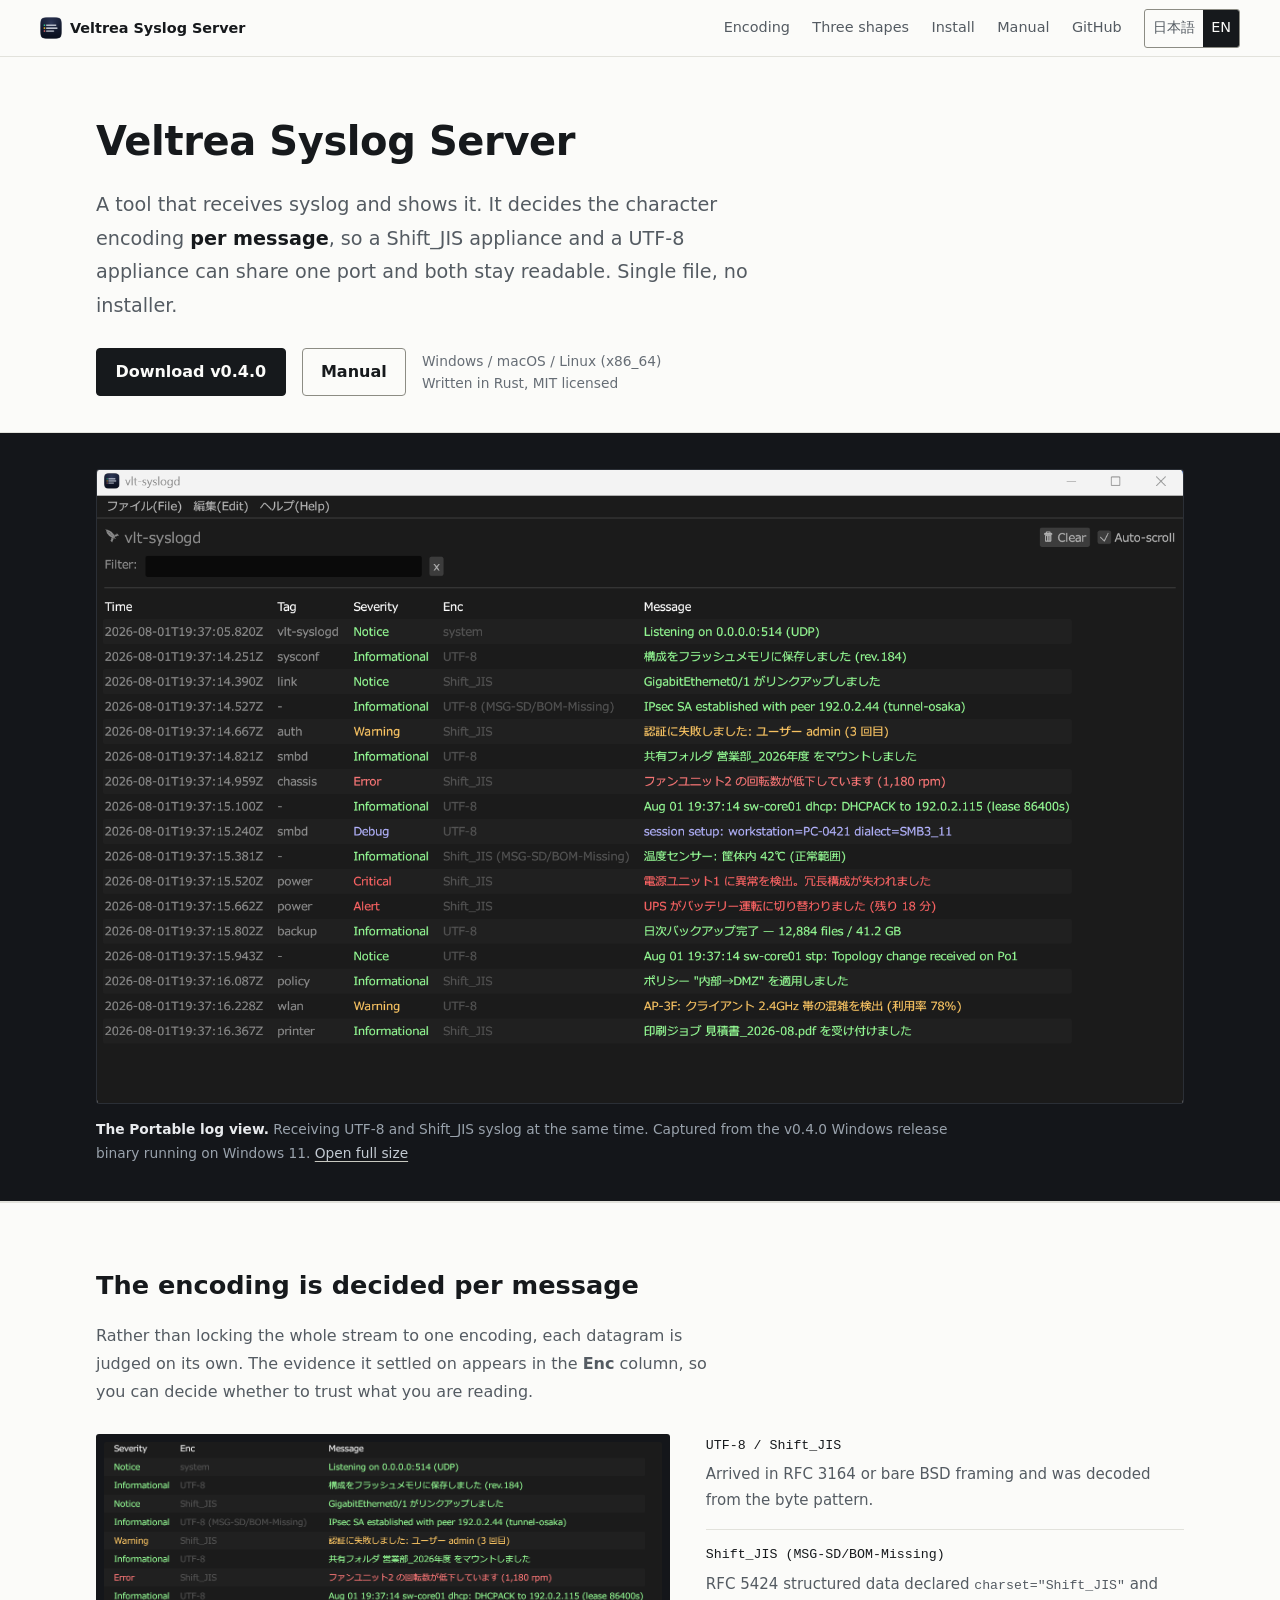
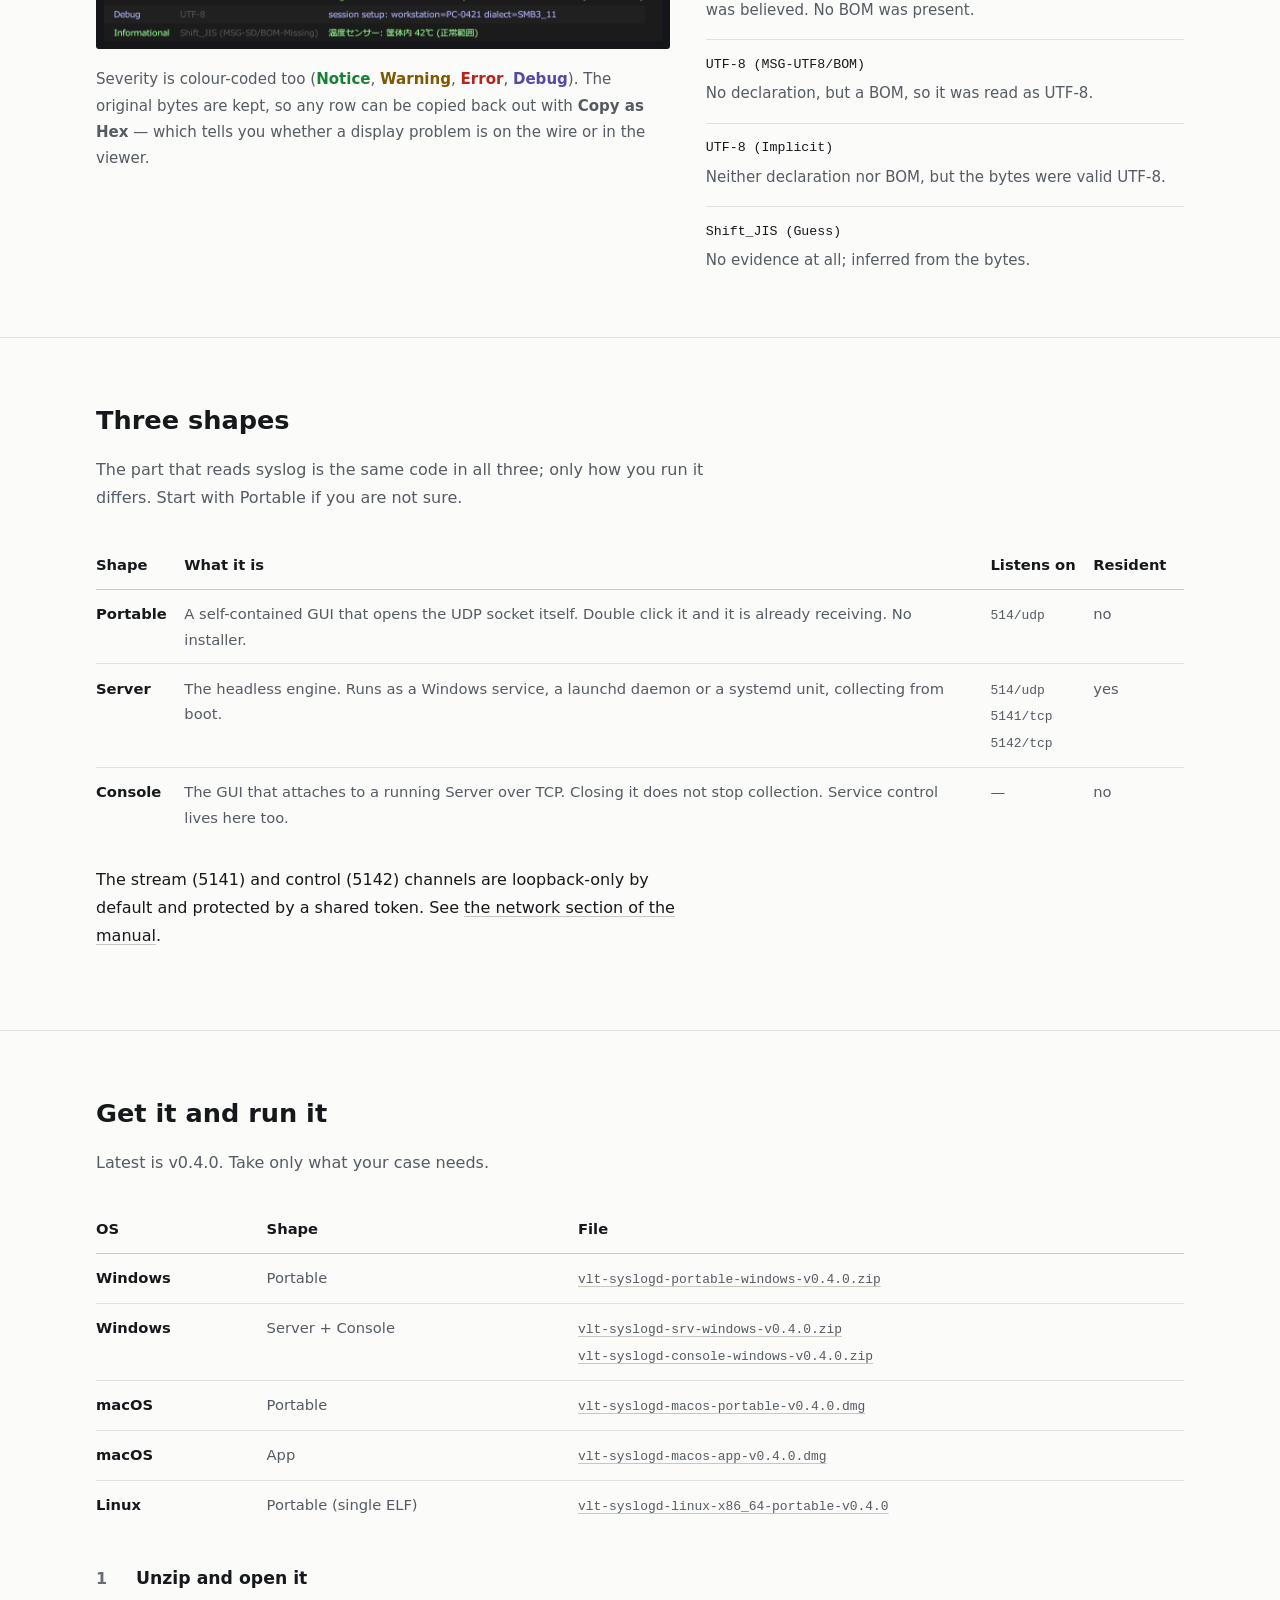
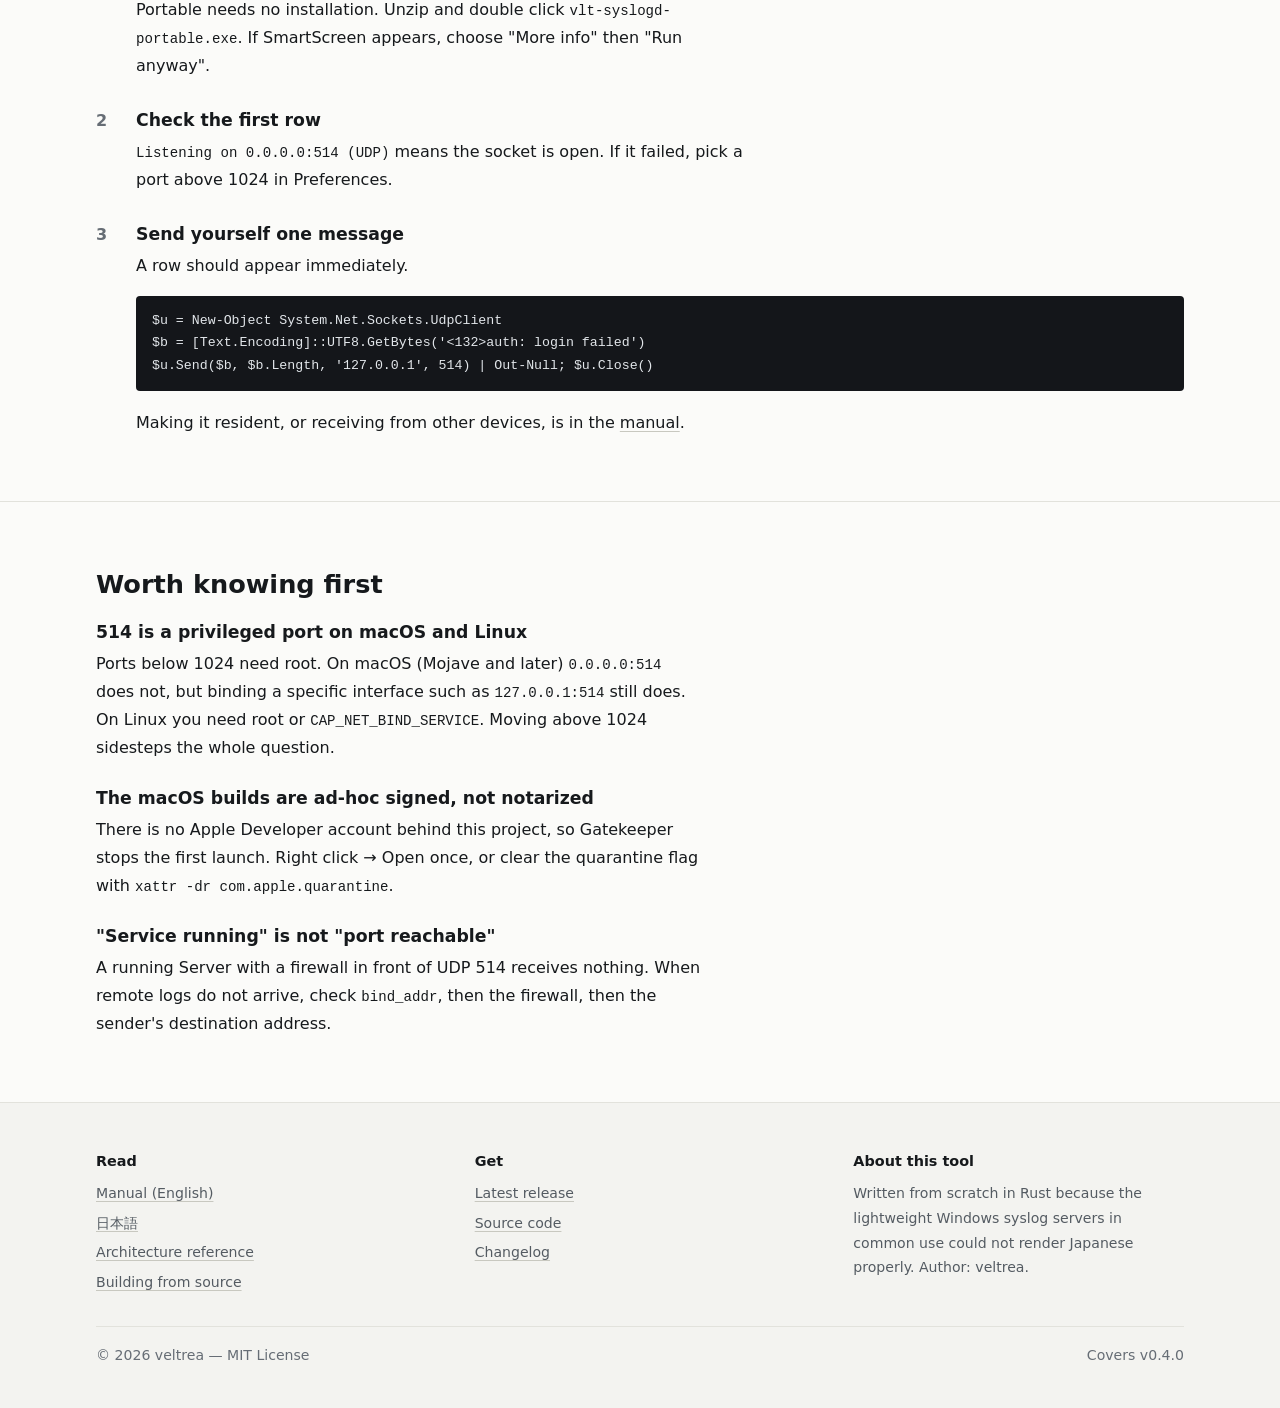
==== commit 62d9b726: "Rebuild the site on the category convention" ====
--- a/index.en.html
+++ b/index.en.html
@@ -6,7 +6,7 @@
     <title>Veltrea Syslog Server — syslog that doesn't mangle your text</title>
     <meta
       name="description"
-      content="A syslog server that decides the character encoding per message and shows you which one it used. Windows, macOS and Linux. Single file, no install. Written in Rust, MIT licensed."
+      content="A syslog receiver that decides the character encoding per message, so Shift_JIS and UTF-8 devices can share one port and stay readable. Windows, macOS and Linux. Single file, no install. Written in Rust, MIT licensed."
     />
     <link rel="canonical" href="https://veltrea.github.io/vlt-syslogd/index.en.html" />
     <link rel="alternate" hreflang="ja" href="https://veltrea.github.io/vlt-syslogd/" />
@@ -16,39 +16,32 @@
     <meta property="og:title" content="Veltrea Syslog Server" />
     <meta
       property="og:description"
-      content="A syslog server that decides the character encoding per message and shows you which one it used."
+      content="A syslog receiver that decides the character encoding per message and shows you which one it used."
     />
     <meta property="og:type" content="website" />
     <meta property="og:image" content="assets/portable-main.png" />
   </head>
   <body>
     <!--
-      THESIS: show the mechanism itself in the first viewport — one datagram, decoded on its own
-        evidence. Refuses the developer-landing default (near-black ground, neon terminal mock)
-        and its opposite (white SaaS page with a gradient headline).
-      OWN-WORLD: Japanese typesetting spec sheet. Manuscript-paper viridian ground, paste-up paper
-        panels, proofreader's vermilion for instruction, non-photo blue for rules. Display face is a
-        self-hosted subset of Shippori Mincho; body text is the reader's own OS font. The only
-        ornament is crop marks and a correction stroke.
-      STORY: the visitor understands "decided per message, and it tells you", verifies it in real
-        screenshots, and downloads it from the same page.
-      FIRST VIEWPORT: vertical title band at left; heading and lede at right; directly below, a paper
-        panel setting one datagram three times — wire bytes, what a single-encoding receiver shows,
-        what this shows. The vermilion primary action sits right under the panel.
-      FORM: typesetting spec sheet / proof (7th of my own seven) / seed 6c7700a0
-      FINISH: unreviewed and undocumented is unfinished; this build ends with the finish review, the verdict, and DESIGN.md
+      This page runs the category convention, done carefully.
+      The free tools in this space (Visual Syslog Server, lnav, klogg) all put the
+      application window itself in the middle at readable size and do nothing else.
+      The ones with the production values are selling seats; we are not.
+      So: no decoration, no custom display face, colour only where it means severity
+      or state. The first quarter of the viewport answers what/which OS/where to get
+      it, then hands straight over to the real window.
     -->
     <a class="skip" href="#main">Skip to content</a>
 
     <header class="masthead">
       <a class="masthead__mark" href="index.en.html">
-        <img src="assets/icon-256.png" alt="" width="26" height="26" />
-        Veltrea Syslog Server
+        <img src="assets/icon-256.png" alt="" width="22" height="22" />
+        <span class="masthead__name">Veltrea Syslog Server</span>
       </a>
       <nav aria-label="Site">
+        <a class="jump" href="#encoding">Encoding</a>
         <a class="jump" href="#shapes">Three shapes</a>
-        <a class="jump" href="#plates">Screens</a>
-        <a class="jump" href="#download">Get it</a>
+        <a class="jump" href="#install">Install</a>
         <a href="manual.en.html">Manual</a>
         <a href="https://github.com/veltrea/vlt-syslogd">GitHub</a>
         <span class="lang">
@@ -59,341 +52,187 @@
     </header>
 
     <main id="main">
-      <!-- ===== First viewport ===== -->
-      <section class="hero">
-        <div class="wrap hero__grid">
-          <p class="hero__spine"><b>Veltrea Syslog Server</b>　v0.4.0</p>
-
-          <div>
-            <h1>Syslog that doesn't <em>mangle</em> your text.</h1>
-            <p class="hero__lede">
-              It decides the character encoding <strong>per message</strong>, not
-              per stream, and shows you <strong>which encoding it used</strong>.
-              One file, no installer, no network, no admin rights.
-            </p>
-
-            <div class="proof tombo">
-              <p class="proof__label">
-                <span>One datagram</span>
-                <span>UDP 514</span>
-                <span>RFC 3164 framing, UTF-8 payload</span>
-              </p>
-
-              <dl>
-                <div class="proof__row">
-                  <dt>What arrived on the wire</dt>
-                  <dd>
-                    3c 31 33 32 3e 61 75 74 68 3a 20 <b>e8 aa 8d e8 a8 bc e3 81
-                    ab e5 a4 b1 e6 95 97 e3 81 97 e3 81 be e3 81 97 e3 81 9f</b>
-                    3a 20 …
-                  </dd>
-                </div>
-
-                <div class="proof__row proof__row--bad">
-                  <dt>A receiver locked to one encoding</dt>
-                  <dd>&lt;132&gt;auth: 隱崎ｨｼ縺ｫ螟ｱ謨励＠縺ｾ縺励◆: 繝ｦ繝ｼ繧ｶ繝ｼ admin</dd>
-                </div>
-
-                <div class="proof__row proof__row--good">
-                  <dt>What vlt-syslogd shows</dt>
-                  <dd>
-                    認証に失敗しました: ユーザー admin (3 回目)<span
-                      class="proof__enc"
-                      >Enc: UTF-8</span
-                    >
-                  </dd>
-                </div>
-              </dl>
-
-              <p class="proof__note">
-                The decision is made for each datagram, so a Shift_JIS appliance
-                and a UTF-8 appliance can share the same port and both stay
-                readable. The encoding it settled on appears in the
-                <b>Enc</b> column, so you can judge whether to trust what you are
-                reading.
+      <section class="intro">
+        <div class="wrap">
+          <h1>Veltrea Syslog Server</h1>
+          <p class="intro__lede">
+            A tool that receives syslog and shows it. It decides the character
+            encoding <b>per message</b>, so a Shift_JIS appliance and a UTF-8
+            appliance can share one port and both stay readable. Single file, no
+            installer.
+          </p>
+          <div class="actions">
+            <a
+              class="btn"
+              href="https://github.com/veltrea/vlt-syslogd/releases/latest"
+              >Download v0.4.0</a
+            >
+            <a class="btn btn--plain" href="manual.en.html">Manual</a>
+            <span class="meta">
+              Windows / macOS / Linux (x86_64)<br />
+              Written in Rust, MIT licensed
+            </span>
+          </div>
+        </div>
+      </section>
+
+      <div class="band">
+        <div class="wrap">
+          <figure>
+            <a href="assets/portable-main.png" target="_blank" rel="noopener">
+              <img
+                src="assets/portable-main.png"
+                width="1698"
+                height="989"
+                alt="The Portable log view: five columns — Time, Tag, Severity, Enc, Message — showing UTF-8 and Shift_JIS Japanese messages rendered correctly side by side."
+              />
+            </a>
+            <figcaption>
+              <b>The Portable log view.</b>
+              Receiving UTF-8 and Shift_JIS syslog at the same time. Captured
+              from the v0.4.0 Windows release binary running on Windows 11.
+              <a href="assets/portable-main.png" target="_blank" rel="noopener"
+                >Open full size</a
+              >
+            </figcaption>
+          </figure>
+        </div>
+      </div>
+
+      <section class="section" id="encoding">
+        <div class="wrap">
+          <h2>The encoding is decided per message</h2>
+          <p class="section__lede">
+            Rather than locking the whole stream to one encoding, each datagram
+            is judged on its own. The evidence it settled on appears in the
+            <b>Enc</b> column, so you can decide whether to trust what you are
+            reading.
+          </p>
+
+          <div class="enc">
+            <div>
+              <div class="enc__shot">
+                <img
+                src="assets/enc-column.png"
+                width="1180"
+                height="421"
+                alt="Close-up of the Severity, Enc and Message columns. The Enc column differs row by row: UTF-8, Shift_JIS, UTF-8 (MSG-SD/BOM-Missing) and so on."
+                />
+              </div>
+              <p class="enc__aside">
+                Severity is colour-coded too (<span class="sev sev--ok">Notice</span>,
+                <span class="sev sev--warn">Warning</span>,
+                <span class="sev sev--error">Error</span>,
+                <span class="sev sev--debug">Debug</span>). The original bytes are
+                kept, so any row can be copied back out with
+                <b>Copy as Hex</b> — which tells you whether a display problem is on
+                the wire or in the viewer.
               </p>
             </div>
 
-            <div class="actions">
-              <a
-                class="btn btn--primary"
-                href="https://github.com/veltrea/vlt-syslogd/releases/latest"
-                >Download v0.4.0</a
-              >
-              <a class="btn btn--ghost" href="manual.en.html">Read the manual</a>
-              <small>
-                MIT licensed, written in Rust<br />
-                Windows / macOS / Linux (x86_64)
-              </small>
-            </div>
-          </div>
+            <dl class="enc__list">
+              <dt>UTF-8 / Shift_JIS</dt>
+              <dd>
+                Arrived in RFC 3164 or bare BSD framing and was decoded from the
+                byte pattern.
+              </dd>
+
+              <dt>Shift_JIS (MSG-SD/BOM-Missing)</dt>
+              <dd>
+                RFC 5424 structured data declared
+                <code>charset="Shift_JIS"</code> and was believed. No BOM was
+                present.
+              </dd>
+
+              <dt>UTF-8 (MSG-UTF8/BOM)</dt>
+              <dd>No declaration, but a BOM, so it was read as UTF-8.</dd>
+
+              <dt>UTF-8 (Implicit)</dt>
+              <dd>
+                Neither declaration nor BOM, but the bytes were valid UTF-8.
+              </dd>
+
+              <dt>Shift_JIS (Guess)</dt>
+              <dd>No evidence at all; inferred from the bytes.</dd>
+            </dl>
+          </div>
+
         </div>
       </section>
 
-      <!-- ===== How the decision is made ===== -->
-      <section class="section" id="encoding">
-        <div class="wrap">
-          <div class="section__head">
-            <h2>What it decides the encoding from</h2>
-            <p>
-              Guessing is the last resort, not the first. A declared charset wins;
-              a BOM comes next; only then does it infer from the bytes. The
-              <b>Enc</b> column names which of those actually happened.
-            </p>
-          </div>
-
-          <div class="table-scroll">
-            <table>
-              <caption class="visually-hidden">
-                Wire format, how the encoding is decided, and what the Enc column shows
-              </caption>
-              <thead>
-                <tr>
-                  <th scope="col">What arrived</th>
-                  <th scope="col">How it decides</th>
-                  <th scope="col">Enc column</th>
-                </tr>
-              </thead>
-              <tbody>
-                <tr>
-                  <td>
-                    RFC 5424 with structured data
-                    <code>charset="Shift_JIS"</code>
-                  </td>
-                  <td>
-                    Takes the declaration at its word. A BOM is stripped if
-                    present, but never required.
-                  </td>
-                  <td><code>Shift_JIS (MSG-SD/BOM-Missing)</code></td>
-                </tr>
-                <tr>
-                  <td>RFC 5424, no declaration, BOM present</td>
-                  <td>Reads it as UTF-8 on the strength of the BOM.</td>
-                  <td><code>UTF-8 (MSG-UTF8/BOM)</code></td>
-                </tr>
-                <tr>
-                  <td>RFC 5424, neither declaration nor BOM</td>
-                  <td>
-                    UTF-8 if the bytes are valid UTF-8; otherwise inferred from
-                    the bytes.
-                  </td>
-                  <td>
-                    <code>UTF-8 (Implicit)</code> / <code>Shift_JIS (Guess)</code>
-                  </td>
-                </tr>
-                <tr>
-                  <td>
-                    RFC 3164
-                    (<code>&lt;PRI&gt;Aug 01 19:37:14 host tag: …</code>)
-                  </td>
-                  <td>Inferred from the payload bytes.</td>
-                  <td><code>UTF-8</code> / <code>Shift_JIS</code></td>
-                </tr>
-                <tr>
-                  <td>
-                    Bare BSD framing (<code>&lt;PRI&gt;tag: …</code>, no
-                    timestamp, no hostname)
-                  </td>
-                  <td>
-                    Accepted as-is; the word before the colon becomes the tag.
-                  </td>
-                  <td><code>UTF-8</code> / <code>Shift_JIS</code></td>
-                </tr>
-              </tbody>
-            </table>
-          </div>
-
-          <p style="margin-top: 1.5rem">
-            Real devices are not reliably standards-compliant, which is why the
-            rule here is <b>accept a wide range of shapes, and be explicit about
-            how you read them</b>. The original bytes are kept, so any row can be
-            copied back out as hex with <b>Copy as Hex</b>.
+      <section class="section" id="shapes">
+        <div class="wrap">
+          <h2>Three shapes</h2>
+          <p class="section__lede">
+            The part that reads syslog is the same code in all three; only how
+            you run it differs. Start with Portable if you are not sure.
           </p>
-        </div>
-      </section>
-
-      <!-- ===== Three shapes ===== -->
-      <section class="section" id="shapes">
-        <div class="wrap">
-          <div class="section__head">
-            <h2>One engine, three shapes</h2>
-            <p>
-              The part that reads syslog is the same code in all three. If you
-              are not sure, start with Portable.
-            </p>
-          </div>
-
-          <div class="shape">
-            <h3 class="shape__name">
-              Portable
-              <span>vlt-syslogd-portable</span>
-            </h3>
-            <div class="shape__body">
-              <p>
-                A self-contained GUI that opens the UDP socket itself. Double
-                click it and it is already receiving. No installer, no service
-                registration, no internet.
-              </p>
-              <p>
-                This is the shape for a laptop you carry to a site, a borrowed
-                machine at a customer, and the "I need ten minutes of logs" case.
-              </p>
-            </div>
-            <dl class="shape__spec">
-              <div><dt>Privileges</dt><dd>none (Windows)</dd></div>
-              <div><dt>Listens on</dt><dd>514/udp</dd></div>
-              <div><dt>Resident</dt><dd>no</dd></div>
-            </dl>
-          </div>
-
-          <div class="shape">
-            <h3 class="shape__name">
-              Server
-              <span>vlt-syslogd-srv</span>
-            </h3>
-            <div class="shape__body">
-              <p>
-                The headless engine. Registered as a Windows service, a launchd
-                daemon or a systemd unit, it starts with the machine, writes what
-                it receives to disk and streams it to Console.
-              </p>
-              <p>This is the shape for a machine that must not miss anything.</p>
-            </div>
-            <dl class="shape__spec">
-              <div><dt>Privileges</dt><dd>admin, at install only</dd></div>
-              <div><dt>Listens on</dt><dd>514/udp, 5141/tcp, 5142/tcp</dd></div>
-              <div><dt>Resident</dt><dd>yes</dd></div>
-            </dl>
-          </div>
-
-          <div class="shape">
-            <h3 class="shape__name">
-              Console
-              <span>vlt-syslogd-console</span>
-            </h3>
-            <div class="shape__body">
-              <p>
-                The GUI that attaches to a running Server over TCP. Open it when
-                you want to look; closing it does not stop collection. Starting,
-                stopping and reconfiguring the service happens from here too.
-              </p>
-              <p>
-                The stream (5141) and control (5142) channels are loopback-only by
-                default and protected by a shared token.
-              </p>
-            </div>
-            <dl class="shape__spec">
-              <div><dt>Privileges</dt><dd>none (UAC only when acting)</dd></div>
-              <div><dt>Connects to</dt><dd>127.0.0.1:5141 / 5142</dd></div>
-              <div><dt>Resident</dt><dd>no</dd></div>
-            </dl>
-          </div>
-        </div>
-      </section>
-
-      <!-- ===== Screens ===== -->
-      <section class="section" id="plates">
-        <div class="wrap">
-          <div class="section__head">
-            <h2>The real thing</h2>
-            <p>
-              All captured from the v0.4.0 Windows release binaries running on
-              Windows 11, fed a syslog stream mixing UTF-8 and Shift_JIS.
-            </p>
-          </div>
-
-          <figure class="plate">
-            <div class="plate__frame">
-              <a href="assets/portable-main.png" target="_blank" rel="noopener">
-                <img
-                  src="assets/portable-main.png"
-                  width="1698"
-                  height="989"
-                  alt="The Portable log view: five columns — Time, Tag, Severity, Enc, Message — showing UTF-8 and Shift_JIS Japanese messages rendered correctly side by side."
-                />
-              </a>
-            </div>
-            <figcaption class="plate__caption">
-              <b>Portable — the log view</b>
-              <span>
-                The Enc column carries <code>UTF-8</code>,
-                <code>Shift_JIS</code> and
-                <code>Shift_JIS (MSG-SD/BOM-Missing)</code> in the same screen —
-                different senders, different framings, all readable. Severity is
-                colour-coded; Critical and Alert come forward in vermilion.
-                <a class="plate__full" href="assets/portable-main.png" target="_blank" rel="noopener"
-                  >Open full size</a
-                >
-              </span>
-            </figcaption>
-          </figure>
-
-          <div class="plate plate--split">
-            <div class="plate__frame">
-              <a href="assets/portable-prefs.png" target="_blank" rel="noopener">
-                <img
-                  src="assets/portable-prefs-detail.png"
-                  width="760"
-                  height="215"
-                  alt="The preferences dialog: listening port 514 and the log directory path."
-                />
-              </a>
-            </div>
-            <div class="plate__caption">
-              <b>Preferences</b>
-              <span>
-                Two settings: the port to listen on and where to write logs. If
-                514 is already taken, change it here. Whether the bind succeeded
-                is printed as the first row of the log view.
-                <a class="plate__full" href="assets/portable-prefs.png" target="_blank" rel="noopener"
-                  >Open the whole window</a
-                >
-              </span>
-            </div>
-          </div>
-
-          <figure class="plate">
-            <div class="plate__frame">
-              <a href="assets/console-main.png" target="_blank" rel="noopener">
-                <img
-                  src="assets/console-main.png"
-                  width="1698"
-                  height="989"
-                  alt="Console attached to Server: a green 'receiving (127.0.0.1:5141)' indicator and start/stop/restart service buttons."
-                />
-              </a>
-            </div>
-            <figcaption class="plate__caption">
-              <b>Console — attached to a resident Server</b>
-              <span>
-                The green indicator means the stream channel is live. Service
-                start, stop and restart are here too. (In this capture the engine
-                was launched directly rather than registered, so the service state
-                reads "not installed".)
-                <a class="plate__full" href="assets/console-main.png" target="_blank" rel="noopener"
-                  >Open full size</a
-                >
-              </span>
-            </figcaption>
-          </figure>
-        </div>
-      </section>
-
-      <!-- ===== Download ===== -->
-      <section class="section" id="download">
-        <div class="wrap">
-          <div class="section__head">
-            <h2>Get it</h2>
-            <p>
-              Latest is <b>v0.4.0</b>. Take only the pieces your case needs; they
-              all live in GitHub Releases.
-            </p>
-          </div>
 
           <div class="table-scroll">
             <table>
               <thead>
                 <tr>
+                  <th scope="col">Shape</th>
+                  <th scope="col">What it is</th>
+                  <th scope="col">Listens on</th>
+                  <th scope="col">Resident</th>
+                </tr>
+              </thead>
+              <tbody>
+                <tr>
+                  <td>Portable</td>
+                  <td>
+                    A self-contained GUI that opens the UDP socket itself. Double
+                    click it and it is already receiving. No installer.
+                  </td>
+                  <td><code>514/udp</code></td>
+                  <td>no</td>
+                </tr>
+                <tr>
+                  <td>Server</td>
+                  <td>
+                    The headless engine. Runs as a Windows service, a launchd
+                    daemon or a systemd unit, collecting from boot.
+                  </td>
+                  <td>
+                    <code>514/udp</code><br /><code>5141/tcp</code><br /><code
+                      >5142/tcp</code
+                    >
+                  </td>
+                  <td>yes</td>
+                </tr>
+                <tr>
+                  <td>Console</td>
+                  <td>
+                    The GUI that attaches to a running Server over TCP. Closing
+                    it does not stop collection. Service control lives here too.
+                  </td>
+                  <td>—</td>
+                  <td>no</td>
+                </tr>
+              </tbody>
+            </table>
+          </div>
+
+          <p style="margin-top: 1.5rem">
+            The stream (5141) and control (5142) channels are loopback-only by
+            default and protected by a shared token. See
+            <a href="manual.en.html#network">the network section of the manual</a>.
+          </p>
+        </div>
+      </section>
+
+      <section class="section" id="install">
+        <div class="wrap">
+          <h2>Get it and run it</h2>
+          <p class="section__lede">
+            Latest is v0.4.0. Take only what your case needs.
+          </p>
+
+          <div class="table-scroll">
+            <table>
+              <thead>
+                <tr>
                   <th scope="col">OS</th>
                   <th scope="col">Shape</th>
                   <th scope="col">File</th>
@@ -417,8 +256,7 @@
                     <a
                       href="https://github.com/veltrea/vlt-syslogd/releases/download/v0.4.0/vlt-syslogd-srv-windows-v0.4.0.zip"
                       ><code>vlt-syslogd-srv-windows-v0.4.0.zip</code></a
-                    >
-                    /
+                    ><br />
                     <a
                       href="https://github.com/veltrea/vlt-syslogd/releases/download/v0.4.0/vlt-syslogd-console-windows-v0.4.0.zip"
                       ><code>vlt-syslogd-console-windows-v0.4.0.zip</code></a
@@ -437,7 +275,7 @@
                 </tr>
                 <tr>
                   <td>macOS</td>
-                  <td>App (data in Application Support)</td>
+                  <td>App</td>
                   <td>
                     <a
                       href="https://github.com/veltrea/vlt-syslogd/releases/download/v0.4.0/vlt-syslogd-macos-app-v0.4.0.dmg"
@@ -447,7 +285,7 @@
                 </tr>
                 <tr>
                   <td>Linux</td>
-                  <td>Portable (x86_64, single ELF)</td>
+                  <td>Portable (single ELF)</td>
                   <td>
                     <a
                       href="https://github.com/veltrea/vlt-syslogd/releases/download/v0.4.0/vlt-syslogd-linux-x86_64-portable-v0.4.0"
@@ -459,14 +297,11 @@
             </table>
           </div>
 
-          <h3 style="margin-top: 2.5rem; font-size: var(--step-2)">
-            Three moves to a first log line
-          </h3>
-          <ol class="steps" style="margin-top: 1.5rem">
+          <ol class="steps" style="margin-top: 2.25rem">
             <li>
               <div>
                 <h3>Unzip and open it</h3>
-                <p>
+                <p style="margin-bottom: 0">
                   Portable needs no installation. Unzip and double click
                   <code>vlt-syslogd-portable.exe</code>. If SmartScreen appears,
                   choose "More info" then "Run anyway".
@@ -476,10 +311,9 @@
             <li>
               <div>
                 <h3>Check the first row</h3>
-                <p>
-                  <code>Listening on 0.0.0.0:514 (UDP)</code> as the first row
-                  means the socket is open. If it failed, pick another port in
-                  Preferences.
+                <p style="margin-bottom: 0">
+                  <code>Listening on 0.0.0.0:514 (UDP)</code> means the socket is
+                  open. If it failed, pick a port above 1024 in Preferences.
                 </p>
               </div>
             </li>
@@ -487,12 +321,14 @@
               <div>
                 <h3>Send yourself one message</h3>
                 <p>A row should appear immediately.</p>
-                <pre class="cmd"><code>$u = New-Object System.Net.Sockets.UdpClient
+                <pre
+                  class="cmd"
+                ><code>$u = New-Object System.Net.Sockets.UdpClient
 $b = [Text.Encoding]::UTF8.GetBytes('&lt;132&gt;auth: login failed')
 $u.Send($b, $b.Length, '127.0.0.1', 514) | Out-Null; $u.Close()</code></pre>
                 <p style="margin-bottom: 0">
-                  Making it resident, or receiving from other devices, is covered
-                  in the <a href="manual.en.html">manual</a>.
+                  Making it resident, or receiving from other devices, is in the
+                  <a href="manual.en.html">manual</a>.
                 </p>
               </div>
             </li>
@@ -500,47 +336,36 @@
         </div>
       </section>
 
-      <!-- ===== Honest limits ===== -->
       <section class="section" id="limits">
         <div class="wrap">
-          <div class="section__head">
-            <h2>Three things worth knowing first</h2>
-            <p>These are where people usually get stuck.</p>
-          </div>
-
-          <div style="display: grid; gap: 2rem; max-width: 44rem">
-            <div class="caution">
+          <h2>Worth knowing first</h2>
+          <div class="notes">
+            <div class="note">
               <h3>514 is a privileged port on macOS and Linux</h3>
               <p>
                 Ports below 1024 need root. On macOS (Mojave and later)
                 <code>0.0.0.0:514</code> does not, but binding a specific
                 interface such as <code>127.0.0.1:514</code> still does. On Linux
-                you need root or <code>CAP_NET_BIND_SERVICE</code>. Moving to a
-                port above 1024 avoids the whole question.
+                you need root or <code>CAP_NET_BIND_SERVICE</code>. Moving above
+                1024 sidesteps the whole question.
               </p>
             </div>
-
-            <div class="caution">
+            <div class="note">
               <h3>The macOS builds are ad-hoc signed, not notarized</h3>
               <p>
                 There is no Apple Developer account behind this project, so
                 Gatekeeper stops the first launch. Right click → Open once, or
                 clear the quarantine flag with
-                <code>xattr -dr com.apple.quarantine</code>. The Portable variant
-                keeps its data next to the <code>.app</code>, and App
-                Translocation breaks that while the quarantine flag is still
-                there.
+                <code>xattr -dr com.apple.quarantine</code>.
               </p>
             </div>
-
-            <div class="caution">
+            <div class="note">
               <h3>"Service running" is not "port reachable"</h3>
               <p>
                 A running Server with a firewall in front of UDP 514 receives
-                nothing at all. When remote logs do not arrive, check in this
-                order: is <code>bind_addr</code> something other than
-                <code>127.0.0.1</code>, is the firewall open, and is the sender
-                actually pointed at this machine.
+                nothing. When remote logs do not arrive, check
+                <code>bind_addr</code>, then the firewall, then the sender's
+                destination address.
               </p>
             </div>
           </div>
@@ -591,17 +416,17 @@
           </div>
           <div>
             <h2>About this tool</h2>
-            <p style="max-width: none">
+            <p>
               Written from scratch in Rust because the lightweight Windows syslog
               servers in common use could not render Japanese properly. Author:
-              veltrea. MIT licensed.
+              veltrea.
             </p>
           </div>
         </div>
 
         <div class="colophon__end">
           <span>© 2026 veltrea — MIT License</span>
-          <span>Display face: Shippori Mincho (SIL Open Font License 1.1)</span>
+          <span>Covers v0.4.0</span>
         </div>
       </div>
     </footer>
--- a/styles.css
+++ b/styles.css
@@ -1,70 +1,47 @@
 @charset "UTF-8";
 /* ==========================================================================
    Veltrea Syslog Server — site styles
-   世界: 写植・活版時代の「組版指定紙 / 校正刷り」。
-   地は原稿用紙の緑、紙面は版下の白、指示は校正の朱、罫は非再現青。
+
+   方針: この分野の定番を、丁寧にやる。
+   小さな無料ツールのサイト（Visual Syslog Server / lnav / klogg など）は
+   例外なく「アプリのウィンドウを実寸で真ん中に置き、他に何もしない」。
+   演出しているのは席数を売っている側だけなので、そちらには寄せない。
+
+   したがってここには、飾りの背景・装飾用の罫・独自書体・世界観の演出を
+   一切置かない。色は意味のあるところ——重大度と状態——にだけ使う。
    ========================================================================== */
 
-/* --- 1. 書体 ------------------------------------------------------------ */
-/* 見出し用: Shippori Mincho (SIL OFL 1.1) をサブセットして自前配信。
-   本文は各 OS の日本語フォントに任せる —— 本製品自身が OS の日本語
-   フォントを読み込んで文字を出すソフトなので、字面もそれに合わせる。 */
-@font-face {
-  font-family: "Shippori Display";
-  src: url("assets/fonts/shippori-subset.woff2") format("woff2");
-  font-weight: 600;
-  font-style: normal;
-  font-display: swap;
-}
-
 :root {
-  /* 色 */
-  --sumi: #131815;
-  --viridian: #0a3a2c;
-  --viridian-deep: #062a1f;
-  --viridian-mid: #12594a;
-  --paper: #f2f1ea;
-  --paper-2: #e3e2d8;
-  --paper-3: #cfcec2;
-  --shu: #d4381f;
-  --shu-bright: #f2593c;
-  /* 紙の上で本文級の朱を使うときは、こちらの濃い朱（4.5:1 以上）を使う */
-  --shu-ink: #b62f18;
-  --aopen: #8cc0de;
-  --aopen-deep: #2f6a8c;
-
-  /* 地の上の文字 */
-  --on-viridian: #f2f1ea;
-  --on-viridian-dim: #a9c6ba;
-  /* 紙の上の文字 */
-  --on-paper: #1a211c;
-  --on-paper-dim: #56635b;
+  /* 地と字 */
+  --bg: #fbfbf9;
+  --bg-2: #f3f3f0;
+  --band: #14161a; /* スクリーンショットが載る暗い帯 */
+  --fg: #16191c;
+  --fg-dim: #545b62;
+  --fg-faint: #666d75;
+  --rule: #e2e2dc;
+  --rule-strong: #c8c8c0;
+  --rule-ui: #8c8c84; /* 押せるものの輪郭。3:1 を満たす濃さ */
+
+  /* 重大度の色。アプリ側の配色を明るい地に合わせて濃くしたもの。
+     ここ以外では使わない（装飾に流用しない）。 */
+  --sev-ok: #1a7f37;
+  --sev-warn: #7f5900;
+  --sev-error: #b3261e;
+  --sev-debug: #56499f;
 
   /* 版面 */
-  --measure: 34em;
-  --gutter: clamp(1.25rem, 4vw, 3rem);
-  --page: 76rem;
-
-  /* 級・歯送り */
-  --step--1: clamp(0.78rem, 0.75rem + 0.15vw, 0.86rem);
-  --step-0: clamp(0.95rem, 0.9rem + 0.25vw, 1.06rem);
-  --step-1: clamp(1.1rem, 1rem + 0.5vw, 1.3rem);
-  --step-2: clamp(1.35rem, 1.15rem + 1vw, 1.85rem);
-  --step-3: clamp(1.8rem, 1.4rem + 2vw, 2.9rem);
-  --step-4: clamp(2.4rem, 1.6rem + 4.2vw, 5rem);
-
-  --font-display: "Shippori Display", "Hiragino Mincho ProN", "Yu Mincho",
-    "Noto Serif JP", serif;
-  --font-body: "Hiragino Kaku Gothic ProN", "Hiragino Sans", "Yu Gothic",
-    "Noto Sans JP", "Meiryo", system-ui, sans-serif;
+  --page: 68rem;
+  --measure: 38em;
+  --gutter: clamp(1.15rem, 4vw, 2.5rem);
+
+  --font: -apple-system, BlinkMacSystemFont, "Segoe UI",
+    "Hiragino Kaku Gothic ProN", "Hiragino Sans", "Yu Gothic", "Noto Sans JP",
+    Meiryo, system-ui, sans-serif;
   --font-data: ui-monospace, "SFMono-Regular", "SF Mono", Menlo, Consolas,
     "Noto Sans Mono", monospace;
-
-  --rule: 1px solid color-mix(in srgb, var(--aopen) 40%, transparent);
-  --rule-paper: 1px solid var(--paper-3);
-}
-
-/* --- 2. 素地 ------------------------------------------------------------ */
+}
+
 *,
 *::before,
 *::after {
@@ -73,7 +50,7 @@
 
 html {
   scroll-behavior: smooth;
-  scroll-padding-top: 5.5rem;
+  scroll-padding-top: 4.5rem;
   -webkit-text-size-adjust: 100%;
 }
 
@@ -85,39 +62,12 @@
 
 body {
   margin: 0;
-  background: var(--viridian);
-  color: var(--on-viridian);
-  font-family: var(--font-body);
-  font-size: var(--step-0);
-  line-height: 1.85;
+  background: var(--bg);
+  color: var(--fg);
+  font-family: var(--font);
+  font-size: 1rem;
+  line-height: 1.75;
   font-feature-settings: "palt" 1;
-  overflow-x: hidden;
-}
-
-/* 非再現青の方眼 —— 指定紙の罫。印刷には出ない色、という含み。 */
-body::before {
-  content: "";
-  position: fixed;
-  inset: 0;
-  pointer-events: none;
-  z-index: 0;
-  background-image: linear-gradient(
-      to right,
-      color-mix(in srgb, var(--aopen) 9%, transparent) 1px,
-      transparent 1px
-    ),
-    linear-gradient(
-      to bottom,
-      color-mix(in srgb, var(--aopen) 9%, transparent) 1px,
-      transparent 1px
-    );
-  background-size: 28px 28px;
-  mask-image: radial-gradient(120% 90% at 50% 0%, #000 20%, transparent 80%);
-}
-
-body > * {
-  position: relative;
-  z-index: 1;
 }
 
 img {
@@ -128,22 +78,43 @@
 
 a {
   color: inherit;
+  text-underline-offset: 0.2em;
+  text-decoration-color: var(--rule-strong);
+}
+
+a:hover {
+  text-decoration-color: currentColor;
 }
 
 h1,
 h2,
 h3,
 h4 {
-  font-family: var(--font-display);
-  font-weight: 600;
-  line-height: 1.28;
-  letter-spacing: 0.01em;
+  margin: 0;
+  line-height: 1.42;
+  font-weight: 700;
   text-wrap: balance;
-  margin: 0;
+}
+
+h1 {
+  font-size: clamp(1.8rem, 1.35rem + 2vw, 2.5rem);
+  letter-spacing: -0.01em;
+}
+
+h2 {
+  font-size: clamp(1.3rem, 1.15rem + 0.7vw, 1.6rem);
+}
+
+h3 {
+  font-size: 1.08rem;
+}
+
+h4 {
+  font-size: 1rem;
 }
 
 p {
-  margin: 0 0 1.1em;
+  margin: 0 0 1em;
   max-width: var(--measure);
 }
 
@@ -151,14 +122,13 @@
 kbd,
 samp {
   font-family: var(--font-data);
-  font-size: 0.9em;
+  font-size: 0.88em;
   font-feature-settings: normal;
 }
 
 :focus-visible {
-  outline: 2px solid var(--shu-bright);
-  outline-offset: 3px;
-  border-radius: 2px;
+  outline: 2px solid var(--fg);
+  outline-offset: 2px;
 }
 
 .wrap {
@@ -170,18 +140,14 @@
   position: absolute;
   left: -9999px;
   top: 0;
-  background: var(--shu);
+  background: var(--fg);
   color: #fff;
-  padding: 0.6rem 1rem;
+  padding: 0.55rem 1rem;
   z-index: 99;
 }
 .skip:focus {
   left: 1rem;
   top: 1rem;
-}
-
-.nowrap {
-  white-space: nowrap;
 }
 
 .visually-hidden {
@@ -196,582 +162,362 @@
   border: 0;
 }
 
-/* --- 3. 柱（ヘッダ） ---------------------------------------------------- */
+.nowrap {
+  white-space: nowrap;
+}
+
+/* --- 柱 ----------------------------------------------------------------- */
 .masthead {
   position: sticky;
   top: 0;
   z-index: 30;
   display: flex;
   align-items: center;
-  gap: 1.25rem;
-  padding: 0.7rem var(--gutter);
-  background: color-mix(in srgb, var(--viridian-deep) 92%, transparent);
-  backdrop-filter: saturate(140%) blur(6px);
-  border-bottom: var(--rule);
+  gap: 1rem;
+  padding: 0.55rem var(--gutter);
+  background: color-mix(in srgb, var(--bg) 94%, transparent);
+  backdrop-filter: blur(8px);
+  border-bottom: 1px solid var(--rule);
+  font-size: 0.9rem;
 }
 
 .masthead__mark {
   display: flex;
   align-items: center;
-  gap: 0.6rem;
+  gap: 0.5rem;
   text-decoration: none;
-  font-family: var(--font-display);
-  font-size: var(--step-0);
-  letter-spacing: 0.02em;
+  font-weight: 700;
   white-space: nowrap;
 }
 
 .masthead__mark img {
-  width: 26px;
-  height: 26px;
-  border-radius: 6px;
+  width: 22px;
+  height: 22px;
+  border-radius: 5px;
 }
 
 .masthead nav {
   margin-inline-start: auto;
   display: flex;
   align-items: center;
-  gap: clamp(0.75rem, 2vw, 1.6rem);
-  font-size: var(--step--1);
+  gap: clamp(0.7rem, 2vw, 1.4rem);
 }
 
 .masthead nav a {
   text-decoration: none;
-  color: var(--on-viridian-dim);
-  padding-block: 0.35rem;
-  border-bottom: 1px solid transparent;
-  transition: color 0.25s cubic-bezier(0.16, 1, 0.3, 1),
-    border-color 0.25s cubic-bezier(0.16, 1, 0.3, 1);
+  color: var(--fg-dim);
+  padding-block: 0.3rem;
+  border-bottom: 2px solid transparent;
+  white-space: nowrap;
 }
 
 .masthead nav a:hover,
 .masthead nav a[aria-current="page"] {
-  color: var(--on-viridian);
-  border-bottom-color: var(--shu-bright);
+  color: var(--fg);
+  border-bottom-color: var(--fg);
 }
 
 @media (max-width: 52rem) {
   .masthead nav a.jump {
     display: none;
   }
-  .masthead__mark {
-    font-size: var(--step--1);
+}
+
+/* 狭い画面では柱の名前を畳んで、行き先だけを残す */
+@media (max-width: 30rem) {
+  .masthead__name {
+    display: none;
   }
 }
 
 .lang {
   display: inline-flex;
-  border: var(--rule);
-  border-radius: 2px;
+  border: 1px solid var(--rule-ui);
+  border-radius: 3px;
   overflow: hidden;
-  font-size: var(--step--1);
 }
 .lang a {
-  padding: 0.2rem 0.55rem;
+  padding: 0.15rem 0.5rem;
   text-decoration: none;
-  color: var(--on-viridian-dim);
+  color: var(--fg-dim);
+  white-space: nowrap;
 }
 .lang a[aria-current="true"] {
-  background: var(--paper);
-  color: var(--viridian-deep);
-}
-
-/* --- 4. 一面（校正刷り） ------------------------------------------------ */
-.hero {
-  padding-block: clamp(2.5rem, 6vw, 5.5rem) clamp(3rem, 7vw, 6rem);
-}
-
-.hero__grid {
-  display: grid;
-  grid-template-columns: minmax(0, 1fr);
-  gap: clamp(1.75rem, 4vw, 3.25rem);
-}
-
-@media (min-width: 62rem) {
-  .hero__grid {
-    grid-template-columns: 5.5rem minmax(0, 1fr);
-    align-items: start;
-  }
-}
-
-/* 縦組みの題字。写植の指定紙の耳に入る書き込みの位置。 */
-.hero__spine {
-  display: none;
-}
-
-@media (min-width: 62rem) {
-  .hero__spine {
-    display: block;
-    writing-mode: vertical-rl;
-    font-family: var(--font-display);
-    font-size: var(--step-1);
-    letter-spacing: 0.32em;
-    color: var(--on-viridian-dim);
-    /* 縦組みでは論理方向が回るので、罫は物理指定で右端に置く */
-    border-right: var(--rule);
-    padding-right: 1.1rem;
-    height: 100%;
-    min-height: 22rem;
-  }
-  .hero__spine b {
-    font-weight: 600;
-    color: var(--on-viridian);
-  }
-}
-
-.hero h1 {
-  font-size: var(--step-4);
-  letter-spacing: -0.015em;
-  margin-bottom: 0.5em;
-}
-
-.hero h1 em {
-  font-style: normal;
-  color: var(--shu-bright);
-}
-
-.hero__lede {
-  font-size: var(--step-1);
-  color: var(--on-viridian-dim);
-  max-width: 30em;
-  line-height: 1.9;
-}
-
-.hero__lede strong {
-  color: var(--on-viridian);
+  background: var(--fg);
+  color: var(--bg);
+}
+
+/* --- 冒頭 --------------------------------------------------------------- */
+/* 名前・一行・対応 OS・ダウンロード。短く済ませ、すぐ実物へ渡す。 */
+.intro {
+  padding-block: clamp(2.25rem, 5vw, 3.5rem) clamp(1.5rem, 3vw, 2.25rem);
+}
+
+.intro h1 {
+  margin-bottom: 0.45em;
+}
+
+.intro__lede {
+  font-size: clamp(1.02rem, 0.98rem + 0.3vw, 1.2rem);
+  color: var(--fg-dim);
+  max-width: 34em;
+  margin-bottom: 1.35em;
+}
+
+.intro__lede b {
+  color: var(--fg);
   font-weight: 600;
 }
 
-/* --- 5. 校正の証拠（mojibake → 正しい表示） ------------------------------ */
-.proof {
-  margin-top: clamp(2rem, 4vw, 3rem);
-  background: var(--paper);
-  color: var(--on-paper);
-  padding: clamp(1.5rem, 3vw, 2.5rem);
-  position: relative;
-  box-shadow: 0 18px 40px -24px rgba(4, 20, 14, 0.85);
-}
-
-/* トンボ（角の見当）。装飾ではなく、この世界の実物。 */
-.proof::before,
-.proof::after,
-.tombo::before,
-.tombo::after {
-  content: "";
-  position: absolute;
-  width: 22px;
-  height: 22px;
-  border-color: var(--shu);
-  border-style: solid;
-  border-width: 0;
-}
-.proof::before {
-  top: -1px;
-  left: -1px;
-  border-top-width: 2px;
-  border-left-width: 2px;
-}
-.proof::after {
-  bottom: -1px;
-  right: -1px;
-  border-bottom-width: 2px;
-  border-right-width: 2px;
-}
-
-.proof__label {
-  font-family: var(--font-data);
-  font-size: var(--step--1);
-  letter-spacing: 0.12em;
-  color: var(--on-paper-dim);
-  margin: 0 0 1.2rem;
-  display: flex;
-  gap: 0.6rem;
-  align-items: baseline;
-  flex-wrap: wrap;
-}
-
-.proof__row {
-  display: grid;
-  grid-template-columns: minmax(0, 1fr);
-  gap: 0.3rem 1rem;
-  padding-block: 0.85rem;
-  border-top: var(--rule-paper);
-}
-
-@media (min-width: 46rem) {
-  .proof__row {
-    grid-template-columns: 11rem minmax(0, 1fr);
-    align-items: baseline;
-  }
-}
-
-.proof__row dt {
-  font-size: var(--step--1);
-  color: var(--on-paper-dim);
-  font-feature-settings: "palt" 1;
-}
-
-.proof__row dd {
-  margin: 0;
-  font-family: var(--font-data);
-  font-size: clamp(0.82rem, 0.7rem + 0.5vw, 1rem);
-  line-height: 1.7;
-  word-break: break-all;
-}
-
-.proof__row--bad dd {
-  color: #8a5b52;
-  justify-self: start;
-  /* 赤字（校正の見え消し）。折り返した行にも必ず乗るよう text-decoration で引く。 */
-  text-decoration-line: line-through;
-  text-decoration-color: var(--shu);
-  text-decoration-thickness: 2px;
-}
-
-.proof__row--good dd {
-  color: var(--on-paper);
-  font-family: var(--font-body);
-  font-size: var(--step-0);
-  font-weight: 600;
-}
-
-.proof__enc {
-  display: inline-block;
-  margin-inline-start: 0.75rem;
-  font-family: var(--font-data);
-  font-size: 0.78em;
-  font-weight: 400;
-  color: var(--aopen-deep);
-  border: 1px solid color-mix(in srgb, var(--aopen-deep) 45%, transparent);
-  border-radius: 2px;
-  padding: 0.05em 0.45em;
-  vertical-align: 0.1em;
-  white-space: nowrap;
-}
-
-.proof__note {
-  margin: 1.4rem 0 0;
-  font-size: var(--step--1);
-  color: var(--on-paper-dim);
-  max-width: 42em;
-  border-top: var(--rule-paper);
-  padding-top: 1rem;
-}
-
-/* --- 6. 行動（ボタン） -------------------------------------------------- */
 .actions {
   display: flex;
   flex-wrap: wrap;
-  gap: 0.85rem 1rem;
   align-items: center;
-  margin-top: clamp(1.75rem, 3vw, 2.5rem);
+  gap: 0.7rem 1rem;
 }
 
 .btn {
   display: inline-flex;
   align-items: center;
-  gap: 0.55rem;
-  padding: 0.75rem 1.5rem;
-  font-family: var(--font-body);
-  font-size: var(--step-0);
+  gap: 0.5rem;
+  padding: 0.55rem 1.15rem;
+  font: inherit;
   font-weight: 600;
   text-decoration: none;
-  border: 1px solid transparent;
+  border: 1px solid var(--fg);
+  border-radius: 4px;
+  background: var(--fg);
+  color: var(--bg);
+  transition: background-color 0.15s ease-out, color 0.15s ease-out;
+}
+
+.btn:hover {
+  background: #000;
+  border-color: #000;
+}
+
+.btn--plain {
+  background: transparent;
+  color: var(--fg);
+  border-color: var(--rule-ui);
+}
+
+.btn--plain:hover {
+  background: var(--bg-2);
+  border-color: var(--fg);
+  color: var(--fg);
+}
+
+.meta {
+  font-size: 0.86rem;
+  color: var(--fg-faint);
+  line-height: 1.6;
+}
+
+/* --- 実物の帯 ----------------------------------------------------------- */
+/* アプリのウィンドウは暗い帯の上に全幅で置く。ここがこのページの主。 */
+.band {
+  background: var(--band);
+  padding-block: clamp(1.25rem, 3vw, 2.25rem);
+  border-block: 1px solid var(--rule);
+}
+
+.band figure {
+  margin: 0;
+}
+
+.band img {
+  width: 100%;
+  border: 1px solid #2b2f36;
+  border-radius: 3px;
+}
+
+.band figcaption {
+  margin-top: 0.85rem;
+  color: #99a2ac;
+  font-size: 0.86rem;
+  max-width: 62em;
+}
+
+.band figcaption b {
+  color: #e8eaed;
+  font-weight: 600;
+}
+
+.band figcaption a {
+  color: #c3cad2;
+}
+
+/* --- 章 ----------------------------------------------------------------- */
+.section {
+  padding-block: clamp(2.5rem, 5vw, 4rem);
+  border-top: 1px solid var(--rule);
+}
+
+.section > .wrap > h2 {
+  margin-bottom: 0.7em;
+}
+
+.section__lede {
+  color: var(--fg-dim);
+  max-width: 40em;
+  margin-bottom: 1.75rem;
+}
+
+/* --- Enc 欄の説明 ------------------------------------------------------- */
+.enc {
+  display: grid;
+  gap: clamp(1.25rem, 3vw, 2.25rem);
+  grid-template-columns: minmax(0, 1fr);
+  align-items: start;
+}
+
+@media (min-width: 58rem) {
+  .enc {
+    grid-template-columns: minmax(0, 1.2fr) minmax(0, 1fr);
+  }
+}
+
+.enc__shot {
+  background: var(--band);
+  padding: 0.5rem;
+  border-radius: 3px;
+}
+
+.enc__shot img {
   border-radius: 2px;
-  transition: transform 0.28s cubic-bezier(0.16, 1, 0.3, 1),
-    background-color 0.28s cubic-bezier(0.16, 1, 0.3, 1),
-    color 0.28s cubic-bezier(0.16, 1, 0.3, 1);
-}
-
-.btn--primary {
-  background: var(--shu);
-  color: #fff;
-  box-shadow: 0 10px 24px -14px rgba(212, 56, 31, 0.9);
-}
-.btn--primary:hover {
-  background: var(--shu-ink);
-  transform: translateY(-2px);
-}
-
-.btn--ghost {
-  border-color: color-mix(in srgb, var(--on-viridian) 35%, transparent);
-  color: var(--on-viridian);
-}
-.btn--ghost:hover {
-  background: color-mix(in srgb, var(--on-viridian) 10%, transparent);
-  transform: translateY(-2px);
-}
-
-.actions small {
-  color: var(--on-viridian-dim);
-  font-size: var(--step--1);
-  line-height: 1.6;
-}
-
-/* --- 7. 章 -------------------------------------------------------------- */
-.section {
-  padding-block: clamp(3.25rem, 8vw, 6.5rem);
-  border-top: var(--rule);
-}
-
-.section__head {
-  margin-bottom: clamp(1.75rem, 4vw, 3rem);
-}
-
-.section__head h2 {
-  font-size: var(--step-3);
-}
-
-.section__head p {
-  color: var(--on-viridian-dim);
-  margin-top: 0.9rem;
-  font-size: var(--step-1);
-  max-width: 40em;
-}
-
-/* --- 8. 三つの形（帯組み。カードの並びにはしない） ----------------------- */
-.shape {
-  display: grid;
-  gap: 1.25rem clamp(1.5rem, 4vw, 3rem);
-  grid-template-columns: minmax(0, 1fr);
-  padding-block: clamp(1.75rem, 4vw, 2.75rem);
-  border-top: 1px solid color-mix(in srgb, var(--aopen) 22%, transparent);
-}
-
-.shape:first-of-type {
+}
+
+.enc__aside {
+  margin: 1.1rem 0 0;
+  font-size: 0.94rem;
+  color: var(--fg-dim);
+  max-width: none;
+}
+
+.enc__list {
+  margin: 0;
+  font-size: 0.94rem;
+}
+
+.enc__list dt {
+  font-family: var(--font-data);
+  font-size: 0.83rem;
+  color: var(--fg);
+  margin-top: 1rem;
+  padding-top: 0.8rem;
+  border-top: 1px solid var(--rule);
+}
+
+.enc__list dt:first-of-type {
+  margin-top: 0;
+  padding-top: 0;
   border-top: 0;
 }
 
-@media (min-width: 54rem) {
-  .shape {
-    grid-template-columns: 13rem minmax(0, 1fr) 16rem;
-    align-items: start;
-  }
-}
-
-.shape__name {
-  font-family: var(--font-display);
-  font-size: var(--step-2);
-  line-height: 1.2;
-}
-
-.shape__name span {
-  display: block;
-  font-family: var(--font-data);
-  font-size: var(--step--1);
-  letter-spacing: 0.08em;
-  color: var(--aopen);
-  margin-top: 0.5rem;
-  font-weight: 400;
-}
-
-.shape__body p {
-  margin-bottom: 0.8em;
-}
-
-.shape__body p:last-child {
-  margin-bottom: 0;
-}
-
-.shape__spec {
-  margin: 0;
-  font-size: var(--step--1);
-  color: var(--on-viridian-dim);
-  border-inline-start: 1px solid
-    color-mix(in srgb, var(--aopen) 35%, transparent);
-  padding-inline-start: 1.1rem;
-}
-
-.shape__spec div {
-  display: flex;
-  gap: 0.5rem;
-  padding-block: 0.2rem;
-}
-
-.shape__spec dt {
-  flex: 0 0 5.5em;
-  color: color-mix(in srgb, var(--on-viridian-dim) 80%, var(--aopen));
-}
-
-.shape__spec dd {
-  margin: 0;
-  font-family: var(--font-data);
-  color: var(--on-viridian);
-  overflow-wrap: anywhere;
-}
-
-/* --- 9. 実機の図版 ------------------------------------------------------ */
-.plate {
-  margin: 0 0 clamp(2.5rem, 6vw, 4.5rem);
-}
-
-.plate:last-child {
-  margin-bottom: 0;
-}
-
-.plate__frame {
-  position: relative;
-  background: var(--paper);
-  padding: clamp(0.75rem, 2vw, 1.35rem);
-  box-shadow: 0 22px 48px -30px rgba(3, 18, 12, 0.9);
-}
-
-.plate__frame a {
-  display: block;
-}
-
-.plate__frame img {
-  width: 100%;
-  border: 1px solid var(--paper-3);
-}
-
-/* 原寸を開く合図。図版の下にだけ出す小さな指示。 */
-.plate__full {
-  display: block;
-  width: fit-content;
-  margin-top: 0.6rem;
-  font-size: var(--step--1);
-  color: var(--on-viridian-dim);
-  text-decoration-color: color-mix(in srgb, var(--aopen) 50%, transparent);
-  text-underline-offset: 0.25em;
-}
-
-.plate__full:hover {
-  color: var(--on-viridian);
-}
-
-body.doc .plate__full {
-  color: var(--on-paper-dim);
-}
-
-body.doc .plate__full:hover {
-  color: var(--shu-ink);
-}
-
-.plate__caption {
-  display: grid;
-  gap: 0.35rem 1.25rem;
-  margin-top: 1rem;
-  font-size: var(--step--1);
-  color: var(--on-viridian-dim);
-  max-width: 46em;
-}
-
-.plate__caption b {
-  color: var(--on-viridian);
+.enc__list dd {
+  margin: 0.25rem 0 0;
+  color: var(--fg-dim);
+  max-width: 34em;
+}
+
+/* 重大度の色は意味のあるところだけ */
+.sev {
   font-weight: 600;
-  font-family: var(--font-display);
-  font-size: var(--step-0);
-  letter-spacing: 0.02em;
-}
-
-@media (min-width: 54rem) {
-  .plate--split {
-    display: grid;
-    grid-template-columns: minmax(0, 1.05fr) minmax(0, 1fr);
-    gap: clamp(1.5rem, 3vw, 2.5rem);
-    align-items: center;
-  }
-  .plate--split .plate__caption {
-    margin-top: 0;
-  }
-}
-
-/* --- 10. 表 ------------------------------------------------------------- */
+}
+.sev--ok {
+  color: var(--sev-ok);
+}
+.sev--warn {
+  color: var(--sev-warn);
+}
+.sev--error {
+  color: var(--sev-error);
+}
+.sev--debug {
+  color: var(--sev-debug);
+}
+
+/* --- 表 ----------------------------------------------------------------- */
 .table-scroll {
   overflow-x: auto;
   -webkit-overflow-scrolling: touch;
-  border-top: var(--rule);
-  border-bottom: var(--rule);
 }
 
 table {
   width: 100%;
   border-collapse: collapse;
-  font-size: var(--step--1);
-  min-width: 38rem;
+  font-size: 0.92rem;
+  min-width: 34rem;
 }
 
 th,
 td {
   text-align: start;
-  padding: 0.75rem 1rem 0.75rem 0;
-  border-bottom: 1px solid color-mix(in srgb, var(--aopen) 18%, transparent);
+  padding: 0.7rem 1.1rem 0.7rem 0;
+  border-bottom: 1px solid var(--rule);
   vertical-align: top;
 }
 
 thead th {
-  font-family: var(--font-display);
+  font-weight: 700;
+  white-space: nowrap;
+  border-bottom-color: var(--rule-strong);
+}
+
+tbody td {
+  color: var(--fg-dim);
+}
+
+tbody td:first-child {
+  color: var(--fg);
   font-weight: 600;
-  color: var(--on-viridian);
-  letter-spacing: 0.04em;
-  white-space: nowrap;
-}
-
-tbody td {
-  color: var(--on-viridian-dim);
-}
-
-tbody td:first-child {
-  color: var(--on-viridian);
 }
 
 tbody tr:last-child td {
   border-bottom: 0;
 }
 
-td code,
-th code {
-  color: var(--aopen);
-}
-
-/* --- 11. 手順 ----------------------------------------------------------- */
+/* --- 手順 --------------------------------------------------------------- */
 .steps {
   counter-reset: step;
   list-style: none;
   margin: 0;
   padding: 0;
   display: grid;
-  gap: clamp(1.5rem, 3vw, 2.25rem);
+  gap: 1.75rem;
 }
 
 .steps > li {
   counter-increment: step;
   display: grid;
-  gap: 0.3rem 1.25rem;
-  grid-template-columns: 3rem minmax(0, 1fr);
+  gap: 0.2rem 0.9rem;
+  grid-template-columns: 1.6rem minmax(0, 1fr);
 }
 
 .steps > li::before {
   content: counter(step);
-  font-family: var(--font-display);
-  font-size: var(--step-3);
-  color: var(--shu-bright);
-  line-height: 1;
-  padding-top: 0.15em;
+  font-variant-numeric: tabular-nums;
+  font-weight: 700;
+  color: var(--fg-faint);
+  line-height: 1.6;
 }
 
 .steps h3 {
-  font-size: var(--step-1);
-  margin-bottom: 0.4rem;
-}
-
-.steps p {
-  margin-bottom: 0.7em;
-}
-
-/* --- 12. 端末の行 ------------------------------------------------------- */
+  margin-bottom: 0.35rem;
+}
+
+/* --- コマンド欄 --------------------------------------------------------- */
 pre {
-  margin: 0 0 1.2rem;
-  padding: 1rem 1.15rem;
-  background: var(--viridian-deep);
-  border: 1px solid color-mix(in srgb, var(--aopen) 25%, transparent);
-  border-radius: 2px;
+  margin: 0 0 1.1rem;
+  padding: 0.85rem 1rem;
+  background: var(--band);
+  color: #e2e6ea;
+  border-radius: 4px;
   overflow-x: auto;
   font-family: var(--font-data);
-  font-size: 0.86rem;
-  line-height: 1.75;
-  color: #d9e7e0;
+  font-size: 0.83rem;
+  line-height: 1.7;
   tab-size: 2;
 }
 
@@ -785,19 +531,19 @@
 
 .cmd button {
   position: absolute;
-  top: 0.45rem;
-  inset-inline-end: 0.45rem;
+  top: 0.4rem;
+  inset-inline-end: 0.4rem;
   font: inherit;
+  font-family: var(--font);
   font-size: 0.72rem;
-  font-family: var(--font-body);
-  padding: 0.2rem 0.6rem;
-  color: var(--on-viridian-dim);
-  background: color-mix(in srgb, var(--viridian) 90%, transparent);
-  border: 1px solid color-mix(in srgb, var(--aopen) 30%, transparent);
-  border-radius: 2px;
+  padding: 0.15rem 0.55rem;
+  color: #aab2ba;
+  background: #22262c;
+  border: 1px solid #343a42;
+  border-radius: 3px;
   cursor: pointer;
   opacity: 0;
-  transition: opacity 0.2s ease-out, color 0.2s ease-out;
+  transition: opacity 0.15s ease-out, color 0.15s ease-out;
 }
 
 .cmd:hover button,
@@ -806,45 +552,116 @@
 }
 
 .cmd button:hover {
-  color: var(--on-viridian);
-}
-
-/* --- 13. 注意書き（朱の傍線ではなく、朱の小口） ------------------------- */
+  color: #fff;
+}
+
+/* --- 注意書き ----------------------------------------------------------- */
+.notes {
+  display: grid;
+  gap: 1.5rem;
+  max-width: 44rem;
+}
+
+.note h3 {
+  margin-bottom: 0.35rem;
+}
+
+.note p:last-child {
+  margin-bottom: 0;
+}
+
 .caution {
-  /* 緑地では朱を一段明るく取る（濃い朱は地に沈む） */
-  border-top: 2px solid var(--shu-bright);
-  padding-top: 1rem;
-  margin-block: 1.5rem;
-}
-
-.caution h3 {
-  font-size: var(--step-1);
-  margin-bottom: 0.5rem;
+  background: var(--bg-2);
+  border: 1px solid var(--rule);
+  border-radius: 4px;
+  padding: 0.9rem 1.1rem;
+  margin-block: 1.35rem;
+}
+
+.caution h3,
+.caution h4 {
+  margin-bottom: 0.3rem;
 }
 
 .caution p:last-child {
   margin-bottom: 0;
 }
 
-/* --- 14. 奥付 ----------------------------------------------------------- */
+/* --- 図版（マニュアル本文） --------------------------------------------- */
+.plate {
+  margin: 0 0 1.75rem;
+}
+
+.plate__frame {
+  background: var(--band);
+  padding: 0.5rem;
+  border-radius: 3px;
+}
+
+.plate__frame a {
+  display: block;
+}
+
+.plate__frame img {
+  border-radius: 2px;
+}
+
+.plate__caption {
+  margin-top: 0.65rem;
+  font-size: 0.88rem;
+  color: var(--fg-dim);
+  max-width: var(--measure);
+}
+
+.plate__caption b {
+  color: var(--fg);
+  font-weight: 600;
+  display: block;
+}
+
+.plate__full {
+  display: block;
+  width: fit-content;
+  margin-top: 0.4rem;
+  font-size: 0.84rem;
+  color: var(--fg-faint);
+}
+
+.plate__full:hover {
+  color: var(--fg);
+}
+
+@media (min-width: 54rem) {
+  .plate--split {
+    display: grid;
+    grid-template-columns: minmax(0, 1fr) minmax(0, 1fr);
+    gap: 1.5rem;
+    align-items: start;
+  }
+  .plate--split .plate__caption {
+    margin-top: 0;
+  }
+}
+
+/* --- 奥付 --------------------------------------------------------------- */
 .colophon {
-  border-top: var(--rule);
-  padding-block: clamp(2.5rem, 5vw, 4rem);
-  font-size: var(--step--1);
-  color: var(--on-viridian-dim);
+  border-top: 1px solid var(--rule);
+  padding-block: clamp(2rem, 4vw, 3rem);
+  font-size: 0.88rem;
+  color: var(--fg-dim);
+  background: var(--bg-2);
 }
 
 .colophon__grid {
   display: grid;
-  gap: 1.75rem clamp(1.5rem, 4vw, 3rem);
-  grid-template-columns: repeat(auto-fit, minmax(13rem, 1fr));
+  gap: 1.5rem clamp(1.5rem, 4vw, 3rem);
+  grid-template-columns: repeat(auto-fit, minmax(12rem, 1fr));
 }
 
 .colophon h2 {
-  font-size: var(--step-0);
-  letter-spacing: 0.08em;
-  color: var(--on-viridian);
-  margin-bottom: 0.75rem;
+  font-size: 0.9rem;
+  color: var(--fg);
+  margin-bottom: 0.6rem;
 }
 
 .colophon ul {
@@ -852,113 +669,62 @@
   margin: 0;
   padding: 0;
   display: grid;
-  gap: 0.4rem;
-}
-
-.colophon a {
-  color: var(--on-viridian-dim);
-  text-decoration-color: color-mix(in srgb, var(--aopen) 50%, transparent);
-  text-underline-offset: 0.25em;
-}
-
-.colophon a:hover {
-  color: var(--on-viridian);
+  gap: 0.3rem;
+}
+
+.colophon p {
+  max-width: none;
 }
 
 .colophon__end {
-  margin-top: 2.5rem;
-  padding-top: 1.25rem;
-  border-top: 1px solid color-mix(in srgb, var(--aopen) 18%, transparent);
+  margin-top: 2rem;
+  padding-top: 1rem;
+  border-top: 1px solid var(--rule);
   display: flex;
   flex-wrap: wrap;
-  gap: 0.5rem 1.5rem;
+  gap: 0.4rem 1.5rem;
   justify-content: space-between;
+  color: var(--fg-faint);
 }
 
 /* ==========================================================================
-   マニュアル面 —— 同じ世界、読む側の register。
-   地を紙に反転し、罫と見出しを緑に置く（校正刷りではなく、刷り上がり）。
+   マニュアル面
    ========================================================================== */
-body.doc {
-  background: var(--paper);
-  color: var(--on-paper);
-}
-
-body.doc::before {
-  background-image: linear-gradient(
-      to right,
-      color-mix(in srgb, var(--aopen-deep) 10%, transparent) 1px,
-      transparent 1px
-    ),
-    linear-gradient(
-      to bottom,
-      color-mix(in srgb, var(--aopen-deep) 10%, transparent) 1px,
-      transparent 1px
-    );
-  mask-image: radial-gradient(140% 70% at 50% 0%, #000 10%, transparent 70%);
-}
-
-body.doc .masthead {
-  background: color-mix(in srgb, var(--paper) 92%, transparent);
-  border-bottom: 1px solid var(--paper-3);
-  color: var(--on-paper);
-}
-
-body.doc .masthead nav a {
-  color: var(--on-paper-dim);
-}
-body.doc .masthead nav a:hover,
-body.doc .masthead nav a[aria-current="page"] {
-  color: var(--on-paper);
-}
-
-body.doc .lang {
-  border-color: var(--paper-3);
-}
-body.doc .lang a {
-  color: var(--on-paper-dim);
-}
-body.doc .lang a[aria-current="true"] {
-  background: var(--viridian);
-  color: var(--paper);
-}
-
 .doc__layout {
   display: grid;
   grid-template-columns: minmax(0, 1fr);
-  gap: clamp(2rem, 5vw, 3.5rem);
-  padding-block: clamp(2rem, 5vw, 3.5rem) clamp(3rem, 7vw, 5rem);
+  gap: clamp(1.75rem, 4vw, 3rem);
+  padding-block: clamp(1.75rem, 4vw, 2.75rem) clamp(2.5rem, 5vw, 4rem);
 }
 
 @media (min-width: 62rem) {
   .doc__layout {
-    grid-template-columns: 16rem minmax(0, 1fr);
-  }
-}
-
-/* 目次 */
+    grid-template-columns: 15rem minmax(0, 1fr);
+  }
+}
+
 .toc {
-  font-size: var(--step--1);
-  line-height: 1.7;
+  font-size: 0.88rem;
+  line-height: 1.6;
 }
 
 @media (min-width: 62rem) {
   .toc {
     position: sticky;
-    top: 5rem;
+    top: 4.25rem;
     align-self: start;
-    max-height: calc(100vh - 7rem);
+    max-height: calc(100vh - 6rem);
     overflow-y: auto;
-    border-inline-end: 1px solid var(--paper-3);
-    padding-inline-end: 1.25rem;
+    padding-inline-end: 1rem;
+    border-inline-end: 1px solid var(--rule);
   }
 }
 
 .toc h2 {
-  font-size: var(--step-0);
-  letter-spacing: 0.1em;
-  margin-bottom: 0.9rem;
-  color: var(--viridian);
+  font-size: 0.78rem;
+  letter-spacing: 0.09em;
+  color: var(--fg-faint);
+  margin-bottom: 0.7rem;
 }
 
 .toc ol {
@@ -973,83 +739,60 @@
 }
 
 .toc > ol > li > a::before {
-  content: counter(toc, decimal-leading-zero);
-  font-family: var(--font-data);
-  color: var(--aopen-deep);
-  margin-inline-end: 0.6rem;
-  font-size: 0.85em;
+  content: counter(toc) ".";
+  font-variant-numeric: tabular-nums;
+  color: var(--fg-faint);
+  margin-inline-end: 0.45rem;
 }
 
 .toc a {
   display: block;
-  padding: 0.3rem 0;
-  color: var(--on-paper-dim);
+  padding: 0.22rem 0;
+  color: var(--fg-dim);
   text-decoration: none;
-  border-inline-start: 1px solid transparent;
-  transition: color 0.2s ease-out;
 }
 
 .toc a:hover,
 .toc a.is-current {
-  color: var(--shu-ink);
+  color: var(--fg);
+  font-weight: 600;
 }
 
 .toc ol ol {
-  margin: 0.1rem 0 0.5rem 1.9rem;
-  counter-reset: none;
-}
-
-.toc ol ol li {
-  counter-increment: none;
+  margin: 0.05rem 0 0.45rem 1.35rem;
 }
 
 .toc ol ol a {
   font-size: 0.94em;
-  padding: 0.15rem 0;
-}
-
-/* 本文 */
+  padding: 0.1rem 0;
+}
+
 .doc__body {
-  max-width: 52rem;
-}
-
-.doc__body .plate {
-  max-width: none;
-}
-
-.doc__body h1 {
-  font-size: var(--step-3);
-  color: var(--viridian);
-  margin-bottom: 0.6em;
+  max-width: 50rem;
 }
 
 .doc__body > p:first-of-type {
-  font-size: var(--step-1);
-  color: var(--on-paper-dim);
+  color: var(--fg-dim);
+  font-size: 1.05rem;
   max-width: 36em;
 }
 
 .doc__body section {
-  padding-top: clamp(2.25rem, 5vw, 3.5rem);
-  margin-top: clamp(2.25rem, 5vw, 3.5rem);
-  border-top: 1px solid var(--paper-3);
+  padding-top: clamp(1.75rem, 4vw, 2.75rem);
+  margin-top: clamp(1.75rem, 4vw, 2.75rem);
+  border-top: 1px solid var(--rule);
 }
 
 .doc__body h2 {
-  font-size: var(--step-2);
-  color: var(--viridian);
   margin-bottom: 0.7em;
 }
 
 .doc__body h3 {
-  font-size: var(--step-1);
-  margin: 2.2em 0 0.6em;
+  margin: 2em 0 0.5em;
 }
 
 .doc__body h4 {
-  font-size: var(--step-0);
-  margin: 1.8em 0 0.5em;
-  color: var(--viridian);
+  margin: 1.6em 0 0.4em;
 }
 
 .doc__body p,
@@ -1059,158 +802,52 @@
 
 .doc__body ul,
 .doc__body ol {
-  margin: 0 0 1.2em;
-  padding-inline-start: 1.35em;
+  margin: 0 0 1.1em;
+  padding-inline-start: 1.3em;
 }
 
 .doc__body li {
-  margin-bottom: 0.45em;
-}
-
-.doc__body a {
-  color: var(--viridian);
-  text-decoration-color: color-mix(in srgb, var(--viridian) 40%, transparent);
-  text-underline-offset: 0.22em;
-}
-
-.doc__body a:hover {
-  color: var(--shu-ink);
-}
-
-.doc__body pre {
-  background: var(--sumi);
-  border-color: color-mix(in srgb, var(--sumi) 60%, var(--paper-3));
-  color: #dfe6e1;
-}
-
-.doc__body .cmd button {
-  background: color-mix(in srgb, var(--sumi) 85%, transparent);
-  color: #9fb3a9;
-  border-color: color-mix(in srgb, var(--paper) 25%, transparent);
-}
-.doc__body .cmd button:hover {
-  color: #fff;
-}
-
-.doc__body table {
-  min-width: 30rem;
+  margin-bottom: 0.35em;
 }
 
 .doc__body .table-scroll {
-  border-top: 1px solid var(--paper-3);
-  border-bottom: 1px solid var(--paper-3);
+  margin-bottom: 1.35rem;
+}
+
+.doc__body .plate {
+  max-width: none;
+}
+
+.lead-in {
+  background: var(--bg-2);
+  border: 1px solid var(--rule);
+  border-radius: 4px;
+  padding: 0.9rem 1.1rem;
   margin-bottom: 1.5rem;
-}
-
-.doc__body th,
-.doc__body td {
-  border-bottom-color: var(--paper-3);
-}
-
-.doc__body thead th {
-  color: var(--viridian);
-}
-
-.doc__body tbody td {
-  color: var(--on-paper-dim);
-}
-
-.doc__body tbody td:first-child {
-  color: var(--on-paper);
-}
-
-.doc__body td code,
-.doc__body th code {
-  color: var(--aopen-deep);
-}
-
-.doc__body .caution {
-  border-top-color: var(--shu);
-}
-
-.doc__body .colophon {
-  border-top-color: var(--paper-3);
-  color: var(--on-paper-dim);
-}
-
-.lead-in {
-  background: color-mix(in srgb, var(--viridian) 6%, transparent);
-  border-top: 1px solid var(--paper-3);
-  border-bottom: 1px solid var(--paper-3);
-  padding: 1.1rem 1.25rem;
-  margin-bottom: 1.75rem;
 }
 
 .lead-in p {
   margin-bottom: 0;
-  font-size: var(--step--1);
+  font-size: 0.92rem;
   max-width: none;
 }
 
-body.doc .colophon {
-  border-top: 1px solid var(--paper-3);
-  color: var(--on-paper-dim);
-}
-
-body.doc .colophon h2 {
-  color: var(--viridian);
-}
-
-body.doc .colophon a {
-  color: var(--on-paper-dim);
-}
-
-body.doc .colophon a:hover {
-  color: var(--shu-ink);
-}
-
-body.doc .colophon__end {
-  border-top-color: var(--paper-3);
-}
-
-/* --- 15. 一度だけの動き ------------------------------------------------- */
-/* 校正が入る瞬間。朱の見え消しが一度だけ引かれ、正しい行が現れる。 */
-@media (prefers-reduced-motion: no-preference) {
-  .proof__row--bad dd {
-    animation: strike 0.5s cubic-bezier(0.16, 1, 0.3, 1) 0.7s backwards;
-  }
-
-  .proof__row--good {
-    opacity: 0;
-    animation: settle 0.7s cubic-bezier(0.16, 1, 0.3, 1) 1.15s forwards;
-  }
-
-  @keyframes strike {
-    from {
-      text-decoration-color: transparent;
-    }
-    to {
-      text-decoration-color: var(--shu);
-    }
-  }
-
-  @keyframes settle {
-    from {
-      opacity: 0;
-      filter: blur(6px);
-      transform: translateY(6px);
-    }
-    to {
-      opacity: 1;
-      filter: blur(0);
-      transform: none;
-    }
-  }
-}
-
 @media print {
-  body {
-    background: #fff;
-    color: #000;
-  }
   .masthead,
   .toc,
   .cmd button {
     display: none;
   }
-}
+  body {
+    background: #fff;
+  }
+  .band,
+  .plate__frame,
+  .enc__shot {
+    background: #fff;
+  }
+  pre {
+    background: #f2f2f0;
+    color: #000;
+  }
+}
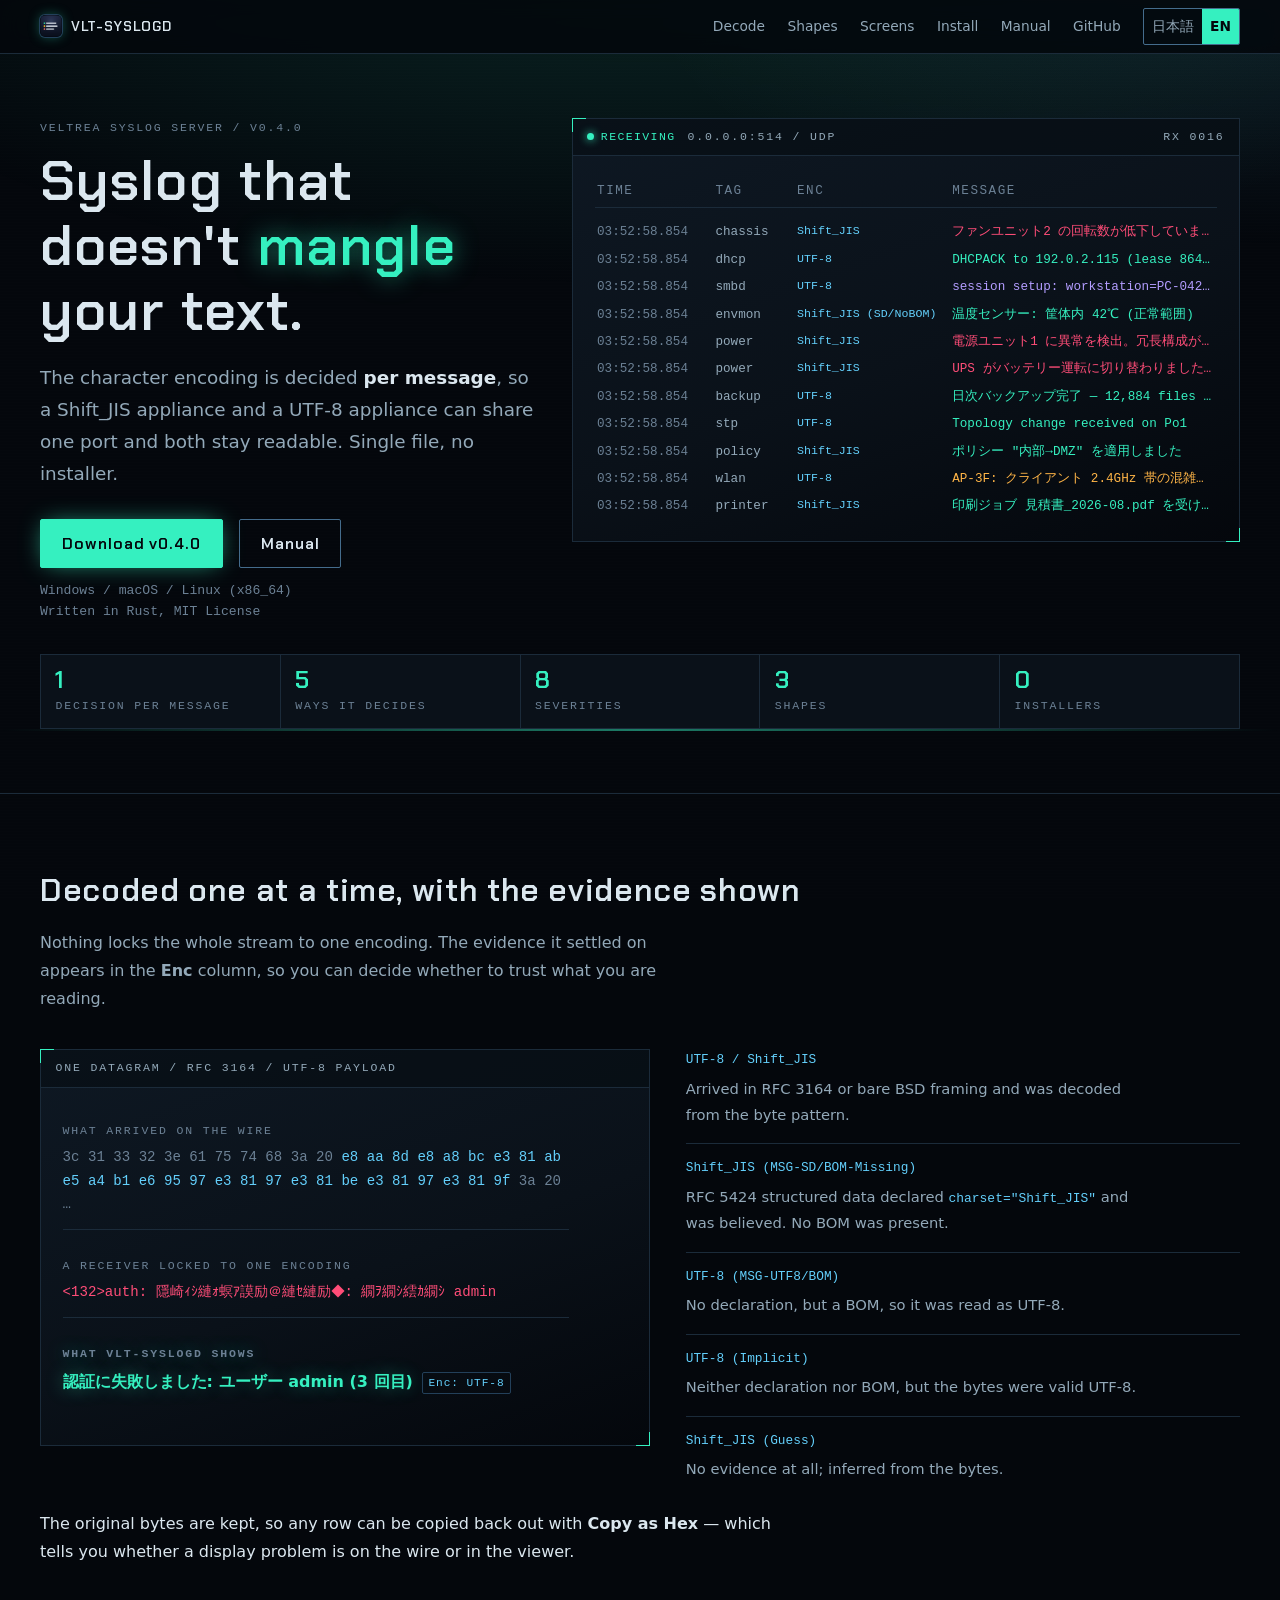
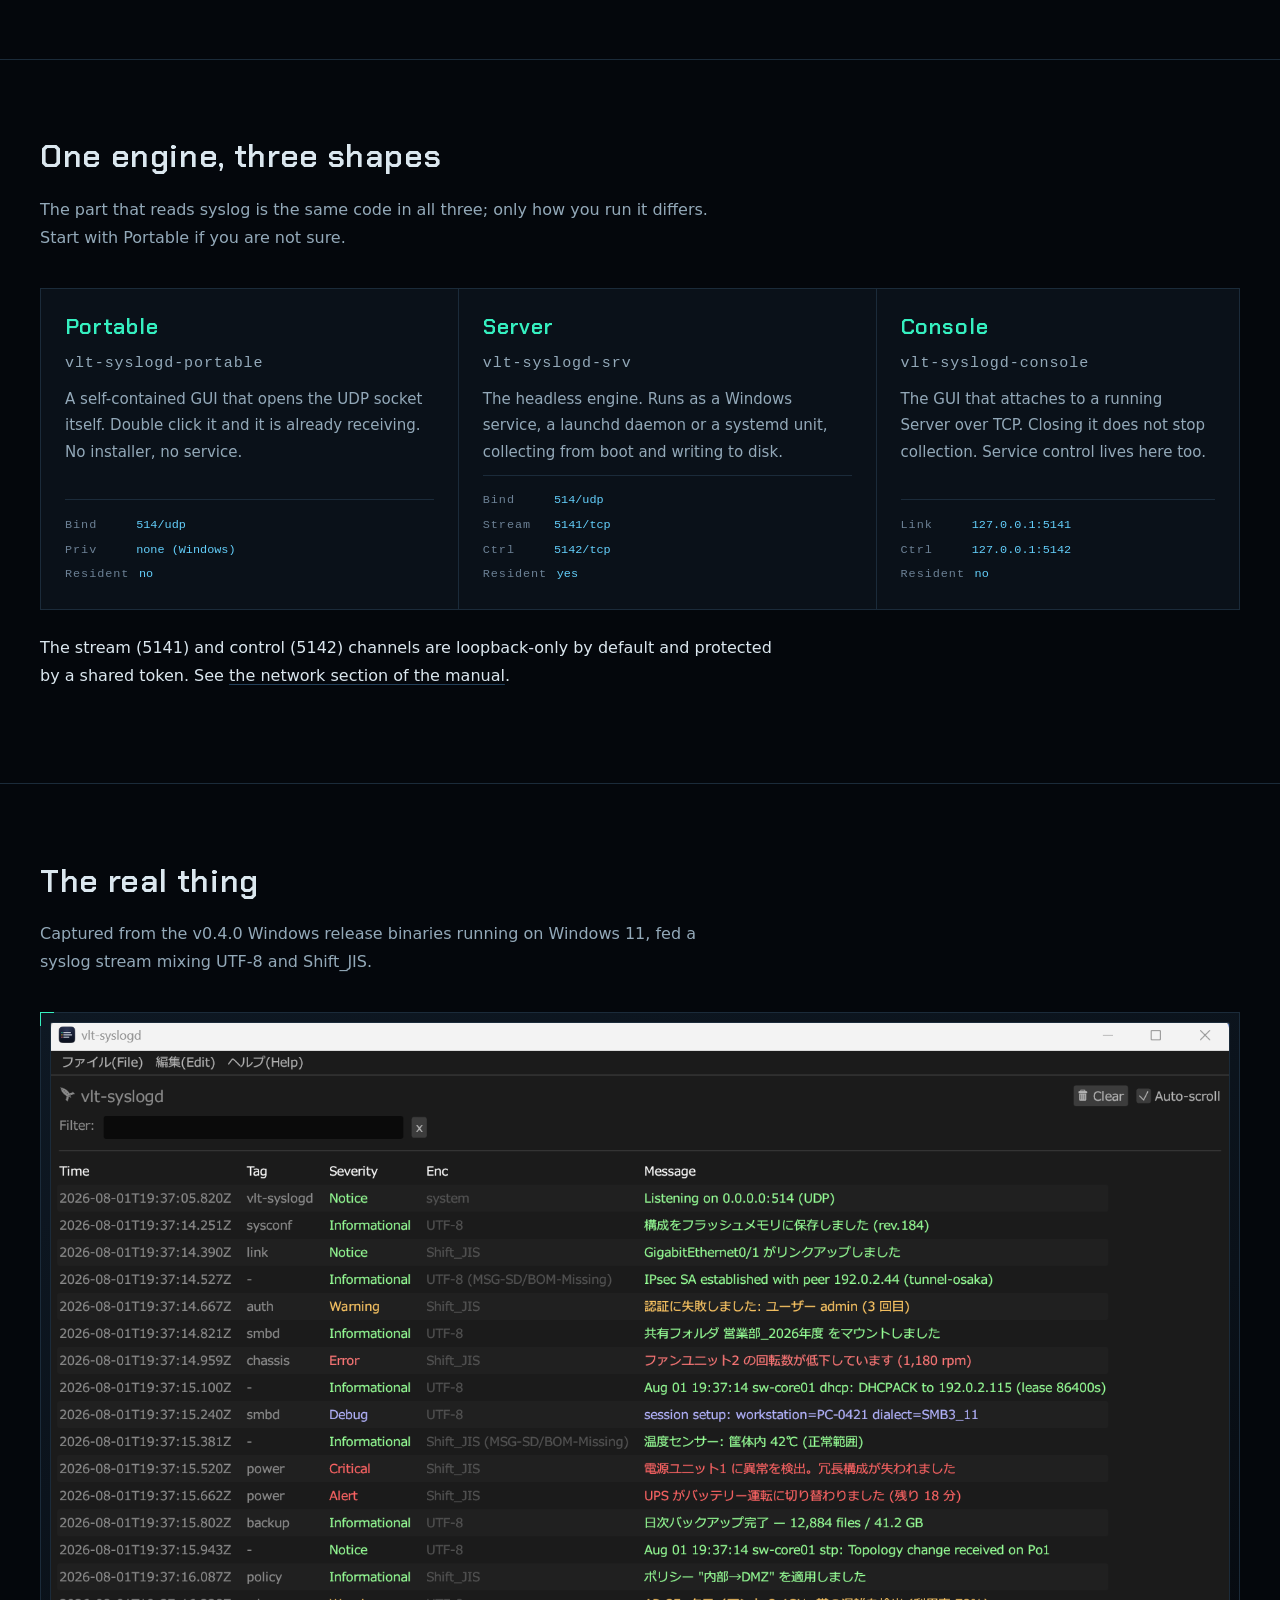
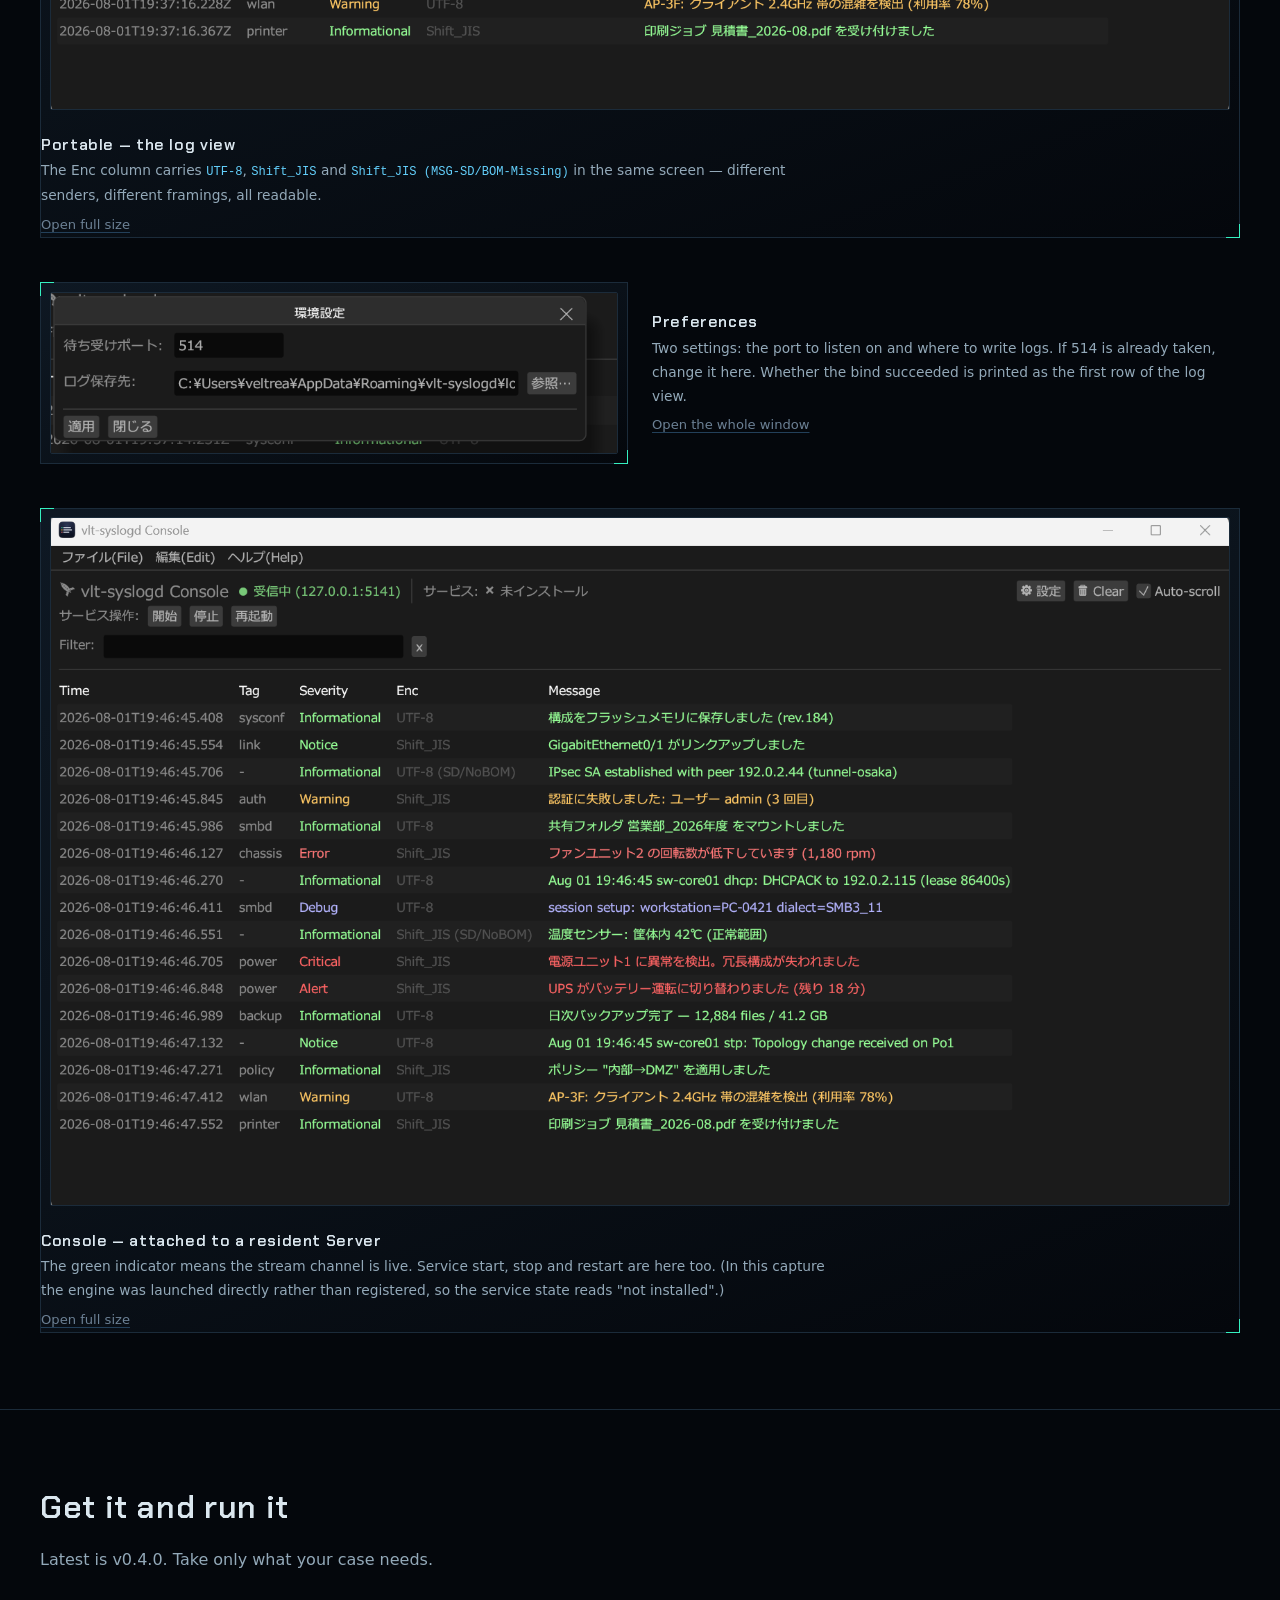
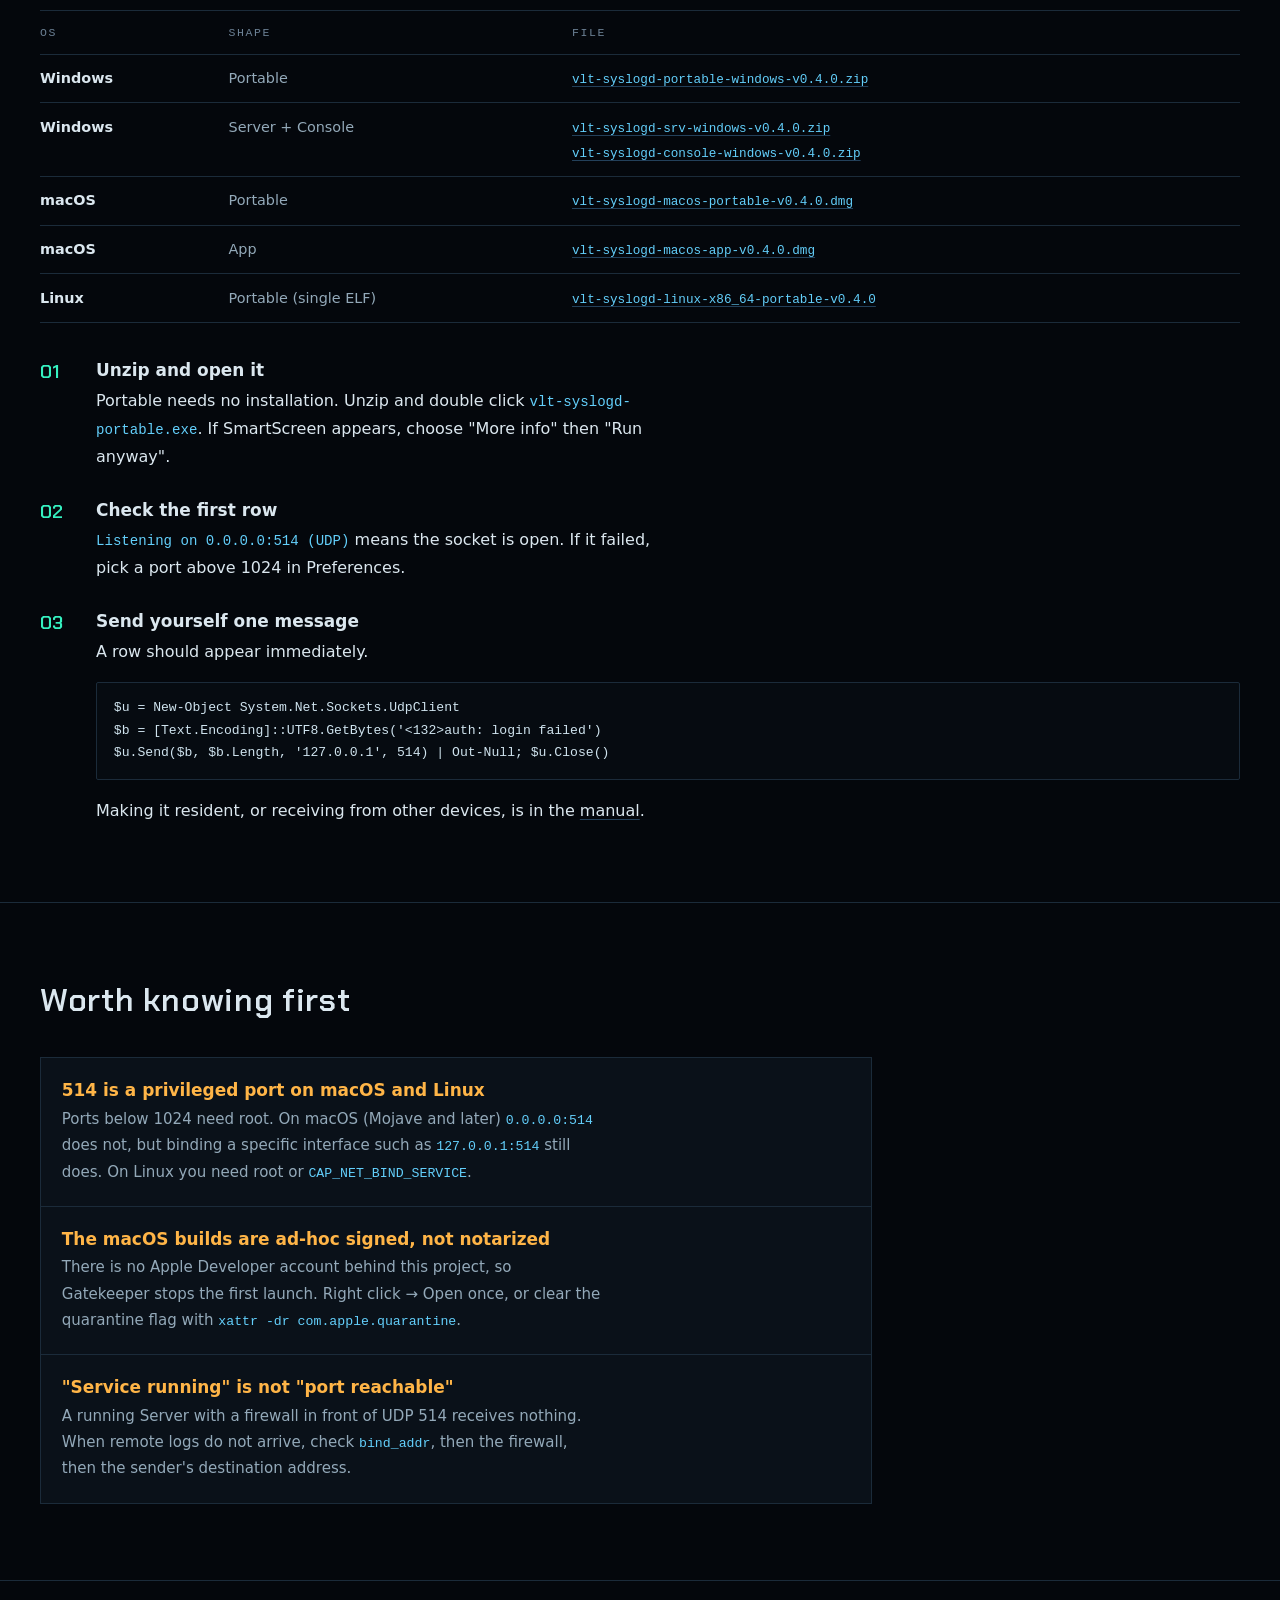
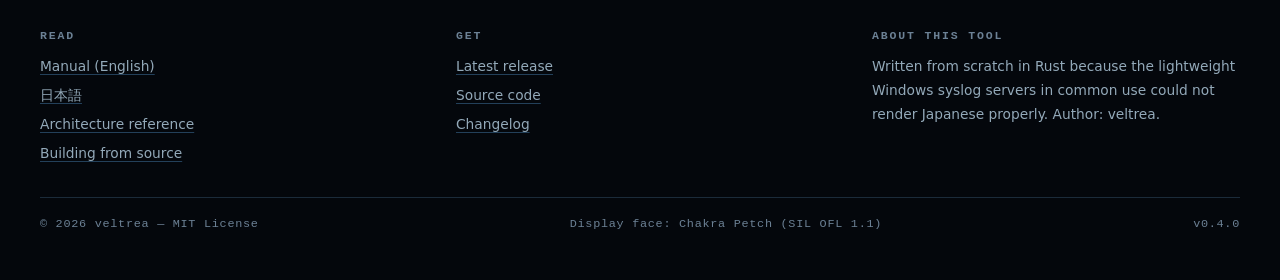
==== commit 648ce19f: "SF telemetry-console version" ====
--- a/index.en.html
+++ b/index.en.html
@@ -12,6 +12,7 @@
     <link rel="alternate" hreflang="ja" href="https://veltrea.github.io/vlt-syslogd/" />
     <link rel="alternate" hreflang="en" href="https://veltrea.github.io/vlt-syslogd/index.en.html" />
     <link rel="icon" href="assets/icon-256.png" type="image/png" />
+    <link rel="preload" as="font" type="font/woff2" href="assets/fonts/chakra-subset.woff2" crossorigin />
     <link rel="stylesheet" href="styles.css" />
     <meta property="og:title" content="Veltrea Syslog Server" />
     <meta
@@ -23,24 +24,24 @@
   </head>
   <body>
     <!--
-      This page runs the category convention, done carefully.
-      The free tools in this space (Visual Syslog Server, lnav, klogg) all put the
-      application window itself in the middle at readable size and do nothing else.
-      The ones with the production values are selling seats; we are not.
-      So: no decoration, no custom display face, colour only where it means severity
-      or state. The first quarter of the viewport answers what/which OS/where to get
-      it, then hands straight over to the real window.
+      World: a ground-station telemetry console. This product receives streams from
+      remote devices, so the page speaks the language of a control desk.
+      The lead is not a screenshot but a live log: an HTML console where the same demo
+      feed used for the real captures arrives one line at a time.
+      Only meaningful things glow (severity, state, receive count).
+      Under prefers-reduced-motion everything stops and the finished state is shown.
     -->
     <a class="skip" href="#main">Skip to content</a>
 
     <header class="masthead">
       <a class="masthead__mark" href="index.en.html">
         <img src="assets/icon-256.png" alt="" width="22" height="22" />
-        <span class="masthead__name">Veltrea Syslog Server</span>
+        <span class="masthead__name">VLT-SYSLOGD</span>
       </a>
       <nav aria-label="Site">
-        <a class="jump" href="#encoding">Encoding</a>
-        <a class="jump" href="#shapes">Three shapes</a>
+        <a class="jump" href="#decode">Decode</a>
+        <a class="jump" href="#units">Shapes</a>
+        <a class="jump" href="#plates">Screens</a>
         <a class="jump" href="#install">Install</a>
         <a href="manual.en.html">Manual</a>
         <a href="https://github.com/veltrea/vlt-syslogd">GitHub</a>
@@ -52,82 +53,101 @@
     </header>
 
     <main id="main">
-      <section class="intro">
+      <section class="console">
+        <div class="wrap console__grid">
+          <div class="boot">
+            <p class="readout">Veltrea Syslog Server / v0.4.0</p>
+            <h1>Syslog that doesn't <em class="nowrap">mangle</em> your text.</h1>
+            <p class="console__lede">
+              The character encoding is decided <b>per message</b>, so a
+              Shift_JIS appliance and a UTF-8 appliance can share one port and
+              both stay readable. Single file, no installer.
+            </p>
+            <div class="actions">
+              <a
+                class="btn"
+                href="https://github.com/veltrea/vlt-syslogd/releases/latest"
+                >Download v0.4.0</a
+              >
+              <a class="btn btn--plain" href="manual.en.html">Manual</a>
+              <span class="meta">
+                Windows / macOS / Linux (x86_64)<br />
+                Written in Rust, MIT License
+              </span>
+            </div>
+          </div>
+
+          <div class="hud" data-stream>
+            <div class="hud__bar">
+              <span class="led">RECEIVING</span>
+              <span class="readout">0.0.0.0:514 / UDP</span>
+              <span class="readout" style="margin-inline-start: auto"
+                >RX <span data-count>0000</span></span
+              >
+            </div>
+            <div class="hud__body stream">
+              <div class="stream__head" aria-hidden="true">
+                <span>Time</span><span>Tag</span><span>Enc</span
+                ><span>Message</span>
+              </div>
+              <div
+                class="stream__rows"
+                role="log"
+                aria-live="off"
+                aria-label="Live syslog demonstration"
+              ></div>
+            </div>
+          </div>
+        </div>
+
         <div class="wrap">
-          <h1>Veltrea Syslog Server</h1>
-          <p class="intro__lede">
-            A tool that receives syslog and shows it. It decides the character
-            encoding <b>per message</b>, so a Shift_JIS appliance and a UTF-8
-            appliance can share one port and both stay readable. Single file, no
-            installer.
-          </p>
-          <div class="actions">
-            <a
-              class="btn"
-              href="https://github.com/veltrea/vlt-syslogd/releases/latest"
-              >Download v0.4.0</a
-            >
-            <a class="btn btn--plain" href="manual.en.html">Manual</a>
-            <span class="meta">
-              Windows / macOS / Linux (x86_64)<br />
-              Written in Rust, MIT licensed
-            </span>
+          <div class="gauges">
+            <div class="gauge">
+              <b>1</b><span class="readout">decision per message</span>
+            </div>
+            <div class="gauge">
+              <b>5</b><span class="readout">ways it decides</span>
+            </div>
+            <div class="gauge"><b>8</b><span class="readout">severities</span></div>
+            <div class="gauge"><b>3</b><span class="readout">shapes</span></div>
+            <div class="gauge"><b>0</b><span class="readout">installers</span></div>
           </div>
         </div>
       </section>
 
-      <div class="band">
+      <section class="section" id="decode">
         <div class="wrap">
-          <figure>
-            <a href="assets/portable-main.png" target="_blank" rel="noopener">
-              <img
-                src="assets/portable-main.png"
-                width="1698"
-                height="989"
-                alt="The Portable log view: five columns — Time, Tag, Severity, Enc, Message — showing UTF-8 and Shift_JIS Japanese messages rendered correctly side by side."
-              />
-            </a>
-            <figcaption>
-              <b>The Portable log view.</b>
-              Receiving UTF-8 and Shift_JIS syslog at the same time. Captured
-              from the v0.4.0 Windows release binary running on Windows 11.
-              <a href="assets/portable-main.png" target="_blank" rel="noopener"
-                >Open full size</a
-              >
-            </figcaption>
-          </figure>
-        </div>
-      </div>
-
-      <section class="section" id="encoding">
-        <div class="wrap">
-          <h2>The encoding is decided per message</h2>
-          <p class="section__lede">
-            Rather than locking the whole stream to one encoding, each datagram
-            is judged on its own. The evidence it settled on appears in the
-            <b>Enc</b> column, so you can decide whether to trust what you are
-            reading.
-          </p>
-
-          <div class="enc">
-            <div>
-              <div class="enc__shot">
-                <img
-                src="assets/enc-column.png"
-                width="1180"
-                height="421"
-                alt="Close-up of the Severity, Enc and Message columns. The Enc column differs row by row: UTF-8, Shift_JIS, UTF-8 (MSG-SD/BOM-Missing) and so on."
-                />
-              </div>
-              <p class="enc__aside">
-                Severity is colour-coded too (<span class="sev sev--ok">Notice</span>,
-                <span class="sev sev--warn">Warning</span>,
-                <span class="sev sev--error">Error</span>,
-                <span class="sev sev--debug">Debug</span>). The original bytes are
-                kept, so any row can be copied back out with
-                <b>Copy as Hex</b> — which tells you whether a display problem is on
-                the wire or in the viewer.
-              </p>
+          <div class="section__head">
+            <h2>Decoded one at a time, with the evidence shown</h2>
+            <p class="section__lede">
+              Nothing locks the whole stream to one encoding. The evidence it
+              settled on appears in the <b>Enc</b> column, so you can decide
+              whether to trust what you are reading.
+            </p>
+          </div>
+
+          <div class="decode">
+            <div class="hud">
+              <div class="hud__bar">
+                <span class="readout">One datagram / RFC 3164 / UTF-8 payload</span>
+              </div>
+              <div class="hud__body">
+                <p class="decode__line decode__bytes">
+                  <span class="readout">What arrived on the wire</span>
+                  3c 31 33 32 3e 61 75 74 68 3a 20 <b>e8 aa 8d e8 a8 bc e3 81 ab
+                  e5 a4 b1 e6 95 97 e3 81 97 e3 81 be e3 81 97 e3 81 9f</b> 3a 20 …
+                </p>
+                <p class="decode__line decode__bad">
+                  <span class="readout">A receiver locked to one encoding</span>
+                  &lt;132&gt;auth: 隱崎ｨｼ縺ｫ螟ｱ謨励＠縺ｾ縺励◆: 繝ｦ繝ｼ繧ｶ繝ｼ admin
+                </p>
+                <p class="decode__line decode__good">
+                  <span class="readout">What vlt-syslogd shows</span>
+                  認証に失敗しました: ユーザー admin (3 回目)<span class="tagpill"
+                    >Enc: UTF-8</span
+                  >
+                </p>
+              </div>
             </div>
 
             <dl class="enc__list">
@@ -157,64 +177,70 @@
             </dl>
           </div>
 
+          <p style="margin-top: 1.75rem; max-width: 46em">
+            The original bytes are kept, so any row can be copied back out with
+            <b>Copy as Hex</b> — which tells you whether a display problem is on
+            the wire or in the viewer.
+          </p>
         </div>
       </section>
 
-      <section class="section" id="shapes">
+      <section class="section" id="units">
         <div class="wrap">
-          <h2>Three shapes</h2>
-          <p class="section__lede">
-            The part that reads syslog is the same code in all three; only how
-            you run it differs. Start with Portable if you are not sure.
-          </p>
-
-          <div class="table-scroll">
-            <table>
-              <thead>
-                <tr>
-                  <th scope="col">Shape</th>
-                  <th scope="col">What it is</th>
-                  <th scope="col">Listens on</th>
-                  <th scope="col">Resident</th>
-                </tr>
-              </thead>
-              <tbody>
-                <tr>
-                  <td>Portable</td>
-                  <td>
-                    A self-contained GUI that opens the UDP socket itself. Double
-                    click it and it is already receiving. No installer.
-                  </td>
-                  <td><code>514/udp</code></td>
-                  <td>no</td>
-                </tr>
-                <tr>
-                  <td>Server</td>
-                  <td>
-                    The headless engine. Runs as a Windows service, a launchd
-                    daemon or a systemd unit, collecting from boot.
-                  </td>
-                  <td>
-                    <code>514/udp</code><br /><code>5141/tcp</code><br /><code
-                      >5142/tcp</code
-                    >
-                  </td>
-                  <td>yes</td>
-                </tr>
-                <tr>
-                  <td>Console</td>
-                  <td>
-                    The GUI that attaches to a running Server over TCP. Closing
-                    it does not stop collection. Service control lives here too.
-                  </td>
-                  <td>—</td>
-                  <td>no</td>
-                </tr>
-              </tbody>
-            </table>
-          </div>
-
-          <p style="margin-top: 1.5rem">
+          <div class="section__head">
+            <h2>One engine, three shapes</h2>
+            <p class="section__lede">
+              The part that reads syslog is the same code in all three; only how
+              you run it differs. Start with Portable if you are not sure.
+            </p>
+          </div>
+
+          <div class="units">
+            <div class="unit">
+              <h3>Portable</h3>
+              <p class="unit__id">vlt-syslogd-portable</p>
+              <p>
+                A self-contained GUI that opens the UDP socket itself. Double
+                click it and it is already receiving. No installer, no service.
+              </p>
+              <dl>
+                <div><dt>Bind</dt><dd>514/udp</dd></div>
+                <div><dt>Priv</dt><dd>none (Windows)</dd></div>
+                <div><dt>Resident</dt><dd>no</dd></div>
+              </dl>
+            </div>
+
+            <div class="unit">
+              <h3>Server</h3>
+              <p class="unit__id">vlt-syslogd-srv</p>
+              <p>
+                The headless engine. Runs as a Windows service, a launchd daemon
+                or a systemd unit, collecting from boot and writing to disk.
+              </p>
+              <dl>
+                <div><dt>Bind</dt><dd>514/udp</dd></div>
+                <div><dt>Stream</dt><dd>5141/tcp</dd></div>
+                <div><dt>Ctrl</dt><dd>5142/tcp</dd></div>
+                <div><dt>Resident</dt><dd>yes</dd></div>
+              </dl>
+            </div>
+
+            <div class="unit">
+              <h3>Console</h3>
+              <p class="unit__id">vlt-syslogd-console</p>
+              <p>
+                The GUI that attaches to a running Server over TCP. Closing it
+                does not stop collection. Service control lives here too.
+              </p>
+              <dl>
+                <div><dt>Link</dt><dd>127.0.0.1:5141</dd></div>
+                <div><dt>Ctrl</dt><dd>127.0.0.1:5142</dd></div>
+                <div><dt>Resident</dt><dd>no</dd></div>
+              </dl>
+            </div>
+          </div>
+
+          <p style="margin-top: 1.5rem; max-width: 46em">
             The stream (5141) and control (5142) channels are loopback-only by
             default and protected by a shared token. See
             <a href="manual.en.html#network">the network section of the manual</a>.
@@ -222,12 +248,95 @@
         </div>
       </section>
 
+      <section class="section" id="plates">
+        <div class="wrap">
+          <div class="section__head">
+            <h2>The real thing</h2>
+            <p class="section__lede">
+              Captured from the v0.4.0 Windows release binaries running on
+              Windows 11, fed a syslog stream mixing UTF-8 and Shift_JIS.
+            </p>
+          </div>
+
+          <figure class="plate hud">
+            <div class="plate__frame">
+              <a href="assets/portable-main.png" target="_blank" rel="noopener">
+                <img
+                  src="assets/portable-main.png"
+                  width="1698"
+                  height="989"
+                  alt="The Portable log view: five columns — Time, Tag, Severity, Enc, Message — showing UTF-8 and Shift_JIS Japanese messages rendered correctly side by side."
+                />
+              </a>
+            </div>
+            <figcaption class="plate__caption">
+              <b>Portable — the log view</b>
+              The Enc column carries <code>UTF-8</code>, <code>Shift_JIS</code>
+              and <code>Shift_JIS (MSG-SD/BOM-Missing)</code> in the same screen
+              — different senders, different framings, all readable.
+              <a class="plate__full" href="assets/portable-main.png" target="_blank" rel="noopener"
+                >Open full size</a
+              >
+            </figcaption>
+          </figure>
+
+          <div class="plate plate--split">
+            <div class="hud">
+              <div class="plate__frame">
+                <a href="assets/portable-prefs.png" target="_blank" rel="noopener">
+                  <img
+                    src="assets/portable-prefs-detail.png"
+                    width="760"
+                    height="215"
+                    alt="The preferences dialog: listening port 514 and the log directory path."
+                  />
+                </a>
+              </div>
+            </div>
+            <div class="plate__caption">
+              <b>Preferences</b>
+              Two settings: the port to listen on and where to write logs. If 514
+              is already taken, change it here. Whether the bind succeeded is
+              printed as the first row of the log view.
+              <a class="plate__full" href="assets/portable-prefs.png" target="_blank" rel="noopener"
+                >Open the whole window</a
+              >
+            </div>
+          </div>
+
+          <figure class="plate hud">
+            <div class="plate__frame">
+              <a href="assets/console-main.png" target="_blank" rel="noopener">
+                <img
+                  src="assets/console-main.png"
+                  width="1698"
+                  height="989"
+                  alt="Console attached to Server: a green 'receiving (127.0.0.1:5141)' indicator and start/stop/restart service buttons."
+                />
+              </a>
+            </div>
+            <figcaption class="plate__caption">
+              <b>Console — attached to a resident Server</b>
+              The green indicator means the stream channel is live. Service
+              start, stop and restart are here too. (In this capture the engine
+              was launched directly rather than registered, so the service state
+              reads "not installed".)
+              <a class="plate__full" href="assets/console-main.png" target="_blank" rel="noopener"
+                >Open full size</a
+              >
+            </figcaption>
+          </figure>
+        </div>
+      </section>
+
       <section class="section" id="install">
         <div class="wrap">
-          <h2>Get it and run it</h2>
-          <p class="section__lede">
-            Latest is v0.4.0. Take only what your case needs.
-          </p>
+          <div class="section__head">
+            <h2>Get it and run it</h2>
+            <p class="section__lede">
+              Latest is v0.4.0. Take only what your case needs.
+            </p>
+          </div>
 
           <div class="table-scroll">
             <table>
@@ -338,7 +447,9 @@
 
       <section class="section" id="limits">
         <div class="wrap">
-          <h2>Worth knowing first</h2>
+          <div class="section__head">
+            <h2>Worth knowing first</h2>
+          </div>
           <div class="notes">
             <div class="note">
               <h3>514 is a privileged port on macOS and Linux</h3>
@@ -346,8 +457,7 @@
                 Ports below 1024 need root. On macOS (Mojave and later)
                 <code>0.0.0.0:514</code> does not, but binding a specific
                 interface such as <code>127.0.0.1:514</code> still does. On Linux
-                you need root or <code>CAP_NET_BIND_SERVICE</code>. Moving above
-                1024 sidesteps the whole question.
+                you need root or <code>CAP_NET_BIND_SERVICE</code>.
               </p>
             </div>
             <div class="note">
@@ -426,10 +536,32 @@
 
         <div class="colophon__end">
           <span>© 2026 veltrea — MIT License</span>
-          <span>Covers v0.4.0</span>
+          <span>Display face: Chakra Petch (SIL OFL 1.1)</span>
+          <span>v0.4.0</span>
         </div>
       </div>
     </footer>
+
+    <script type="application/json" id="feed-data">
+      [
+        {"k":"ok","tag":"sysconf","enc":"UTF-8","msg":"構成をフラッシュメモリに保存しました (rev.184)"},
+        {"k":"ok","tag":"link","enc":"Shift_JIS","msg":"GigabitEthernet0/1 がリンクアップしました"},
+        {"k":"ok","tag":"vpn","enc":"UTF-8 (SD/NoBOM)","msg":"IPsec SA established with peer 192.0.2.44 (tunnel-osaka)"},
+        {"k":"warn","tag":"auth","enc":"Shift_JIS","msg":"認証に失敗しました: ユーザー admin (3 回目)"},
+        {"k":"ok","tag":"smbd","enc":"UTF-8","msg":"共有フォルダ 営業部_2026年度 をマウントしました"},
+        {"k":"error","tag":"chassis","enc":"Shift_JIS","msg":"ファンユニット2 の回転数が低下しています (1,180 rpm)"},
+        {"k":"ok","tag":"dhcp","enc":"UTF-8","msg":"DHCPACK to 192.0.2.115 (lease 86400s)"},
+        {"k":"debug","tag":"smbd","enc":"UTF-8","msg":"session setup: workstation=PC-0421 dialect=SMB3_11"},
+        {"k":"ok","tag":"envmon","enc":"Shift_JIS (SD/NoBOM)","msg":"温度センサー: 筐体内 42℃ (正常範囲)"},
+        {"k":"error","tag":"power","enc":"Shift_JIS","msg":"電源ユニット1 に異常を検出。冗長構成が失われました"},
+        {"k":"error","tag":"power","enc":"Shift_JIS","msg":"UPS がバッテリー運転に切り替わりました (残り 18 分)"},
+        {"k":"ok","tag":"backup","enc":"UTF-8","msg":"日次バックアップ完了 — 12,884 files / 41.2 GB"},
+        {"k":"ok","tag":"stp","enc":"UTF-8","msg":"Topology change received on Po1"},
+        {"k":"ok","tag":"policy","enc":"Shift_JIS","msg":"ポリシー \"内部→DMZ\" を適用しました"},
+        {"k":"warn","tag":"wlan","enc":"UTF-8","msg":"AP-3F: クライアント 2.4GHz 帯の混雑を検出 (利用率 78%)"},
+        {"k":"ok","tag":"printer","enc":"Shift_JIS","msg":"印刷ジョブ 見積書_2026-08.pdf を受け付けました"}
+      ]
+    </script>
 
     <script src="site.js" defer></script>
   </body>
--- a/styles.css
+++ b/styles.css
@@ -1,45 +1,59 @@
 @charset "UTF-8";
 /* ==========================================================================
-   Veltrea Syslog Server — site styles
-
-   方針: この分野の定番を、丁寧にやる。
-   小さな無料ツールのサイト（Visual Syslog Server / lnav / klogg など）は
-   例外なく「アプリのウィンドウを実寸で真ん中に置き、他に何もしない」。
-   演出しているのは席数を売っている側だけなので、そちらには寄せない。
-
-   したがってここには、飾りの背景・装飾用の罫・独自書体・世界観の演出を
-   一切置かない。色は意味のあるところ——重大度と状態——にだけ使う。
+   Veltrea Syslog Server — site styles (SF / telemetry console)
+
+   世界: 地上局のテレメトリ・コンソール。
+   この製品は遠くの機器から届く流れを受けて読む道具なので、
+   管制卓の言語（HUD の枠、読み出し、走査線、生きているログの流れ）で組む。
+
+   演出は入れるが、破ってはいけない線は守る:
+   - 実物のスクリーンショットと本文は、必ず読める明度差を保つ
+   - prefers-reduced-motion では動きを全部止め、静止した完成形を出す
+   - 光らせるのは意味のあるもの（重大度・状態・受信数）だけ
    ========================================================================== */
 
+@font-face {
+  font-family: "Chakra Display";
+  src: url("assets/fonts/chakra-subset.woff2") format("woff2");
+  font-weight: 600;
+  font-style: normal;
+  font-display: swap;
+  unicode-range: U+0000-00FF, U+2010-2015, U+2018-201D, U+2022, U+2026,
+    U+2032-2033, U+2192, U+25A0, U+25CF, U+2500-257F;
+}
+
 :root {
-  /* 地と字 */
-  --bg: #fbfbf9;
-  --bg-2: #f3f3f0;
-  --band: #14161a; /* スクリーンショットが載る暗い帯 */
-  --fg: #16191c;
-  --fg-dim: #545b62;
-  --fg-faint: #666d75;
-  --rule: #e2e2dc;
-  --rule-strong: #c8c8c0;
-  --rule-ui: #8c8c84; /* 押せるものの輪郭。3:1 を満たす濃さ */
-
-  /* 重大度の色。アプリ側の配色を明るい地に合わせて濃くしたもの。
-     ここ以外では使わない（装飾に流用しない）。 */
-  --sev-ok: #1a7f37;
-  --sev-warn: #7f5900;
-  --sev-error: #b3261e;
-  --sev-debug: #56499f;
-
-  /* 版面 */
-  --page: 68rem;
-  --measure: 38em;
-  --gutter: clamp(1.15rem, 4vw, 2.5rem);
-
+  --void: #04070c;
+  --panel: #0a1119;
+  --panel-2: #0e1823;
+  --line: #1b2b3a;
+  --line-hot: #23405a;
+  --line-ui: #446c8c; /* 押せるものの輪郭。3:1 以上 */
+
+  --neon: #35f0c0;
+  --neon-dim: #1d9a7d;
+  --ice: #63cffb;
+  --amber: #ffb547;
+  --magenta: #ff4d78;
+  --violet: #b39dff;
+
+  --fg: #dbe7ef;
+  --fg-dim: #93a9b9;
+  --fg-faint: #6c8195;
+
+  --page: 78rem;
+  --measure: 36em;
+  --gutter: clamp(1.15rem, 3.5vw, 2.5rem);
+
+  --display: "Chakra Display", "Hiragino Kaku Gothic ProN", "Yu Gothic",
+    "Noto Sans JP", Meiryo, system-ui, sans-serif;
   --font: -apple-system, BlinkMacSystemFont, "Segoe UI",
     "Hiragino Kaku Gothic ProN", "Hiragino Sans", "Yu Gothic", "Noto Sans JP",
     Meiryo, system-ui, sans-serif;
-  --font-data: ui-monospace, "SFMono-Regular", "SF Mono", Menlo, Consolas,
+  --mono: ui-monospace, "SFMono-Regular", "SF Mono", Menlo, Consolas,
     "Noto Sans Mono", monospace;
+
+  --ease: cubic-bezier(0.16, 1, 0.3, 1);
 }
 
 *,
@@ -50,24 +64,58 @@
 
 html {
   scroll-behavior: smooth;
-  scroll-padding-top: 4.5rem;
+  scroll-padding-top: 5rem;
   -webkit-text-size-adjust: 100%;
-}
-
-@media (prefers-reduced-motion: reduce) {
-  html {
-    scroll-behavior: auto;
-  }
 }
 
 body {
   margin: 0;
-  background: var(--bg);
+  background: var(--void);
   color: var(--fg);
   font-family: var(--font);
   font-size: 1rem;
   line-height: 1.75;
   font-feature-settings: "palt" 1;
+  overflow-x: hidden;
+}
+
+/* 走査線と、遠くの地平の光。装飾ではあるが、この世界の骨。 */
+body::before {
+  content: "";
+  position: fixed;
+  inset: 0;
+  z-index: 0;
+  pointer-events: none;
+  background:
+    radial-gradient(
+      120% 70% at 50% -10%,
+      rgba(53, 240, 192, 0.14),
+      transparent 60%
+    ),
+    radial-gradient(
+      90% 50% at 100% 0%,
+      rgba(99, 207, 251, 0.1),
+      transparent 55%
+    );
+}
+
+body::after {
+  content: "";
+  position: fixed;
+  inset: 0;
+  z-index: 1;
+  pointer-events: none;
+  background: repeating-linear-gradient(
+    to bottom,
+    rgba(255, 255, 255, 0.02) 0 1px,
+    transparent 1px 3px
+  );
+  mix-blend-mode: overlay;
+}
+
+body > * {
+  position: relative;
+  z-index: 2;
 }
 
 img {
@@ -79,11 +127,11 @@
 a {
   color: inherit;
   text-underline-offset: 0.2em;
-  text-decoration-color: var(--rule-strong);
+  text-decoration-color: var(--line-hot);
 }
 
 a:hover {
-  text-decoration-color: currentColor;
+  text-decoration-color: var(--neon);
 }
 
 h1,
@@ -91,26 +139,34 @@
 h3,
 h4 {
   margin: 0;
-  line-height: 1.42;
+  line-height: 1.3;
+  font-weight: 600;
+  text-wrap: balance;
+}
+
+h1,
+h2 {
+  font-family: var(--display);
+  letter-spacing: 0.02em;
+}
+
+h1 {
+  font-size: clamp(2rem, 1.3rem + 3vw, 3.5rem);
+  line-height: 1.16;
+}
+
+h2 {
+  font-size: clamp(1.4rem, 1.1rem + 1.2vw, 2rem);
+}
+
+h3 {
+  font-size: 1.06rem;
   font-weight: 700;
-  text-wrap: balance;
-}
-
-h1 {
-  font-size: clamp(1.8rem, 1.35rem + 2vw, 2.5rem);
-  letter-spacing: -0.01em;
-}
-
-h2 {
-  font-size: clamp(1.3rem, 1.15rem + 0.7vw, 1.6rem);
-}
-
-h3 {
-  font-size: 1.08rem;
 }
 
 h4 {
-  font-size: 1rem;
+  font-size: 0.98rem;
+  font-weight: 700;
 }
 
 p {
@@ -121,14 +177,15 @@
 code,
 kbd,
 samp {
-  font-family: var(--font-data);
+  font-family: var(--mono);
   font-size: 0.88em;
   font-feature-settings: normal;
+  color: var(--ice);
 }
 
 :focus-visible {
-  outline: 2px solid var(--fg);
-  outline-offset: 2px;
+  outline: 2px solid var(--neon);
+  outline-offset: 3px;
 }
 
 .wrap {
@@ -140,10 +197,11 @@
   position: absolute;
   left: -9999px;
   top: 0;
-  background: var(--fg);
-  color: #fff;
+  background: var(--neon);
+  color: var(--void);
   padding: 0.55rem 1rem;
   z-index: 99;
+  font-weight: 700;
 }
 .skip:focus {
   left: 1rem;
@@ -166,27 +224,38 @@
   white-space: nowrap;
 }
 
-/* --- 柱 ----------------------------------------------------------------- */
+/* 読み出しの語（HUD のラベル） */
+.readout {
+  font-family: var(--mono);
+  font-size: 0.72rem;
+  letter-spacing: 0.16em;
+  text-transform: uppercase;
+  color: var(--fg-faint);
+}
+
+/* --- 柱：管制卓の上端 ---------------------------------------------------- */
 .masthead {
   position: sticky;
   top: 0;
-  z-index: 30;
+  z-index: 40;
   display: flex;
   align-items: center;
   gap: 1rem;
-  padding: 0.55rem var(--gutter);
-  background: color-mix(in srgb, var(--bg) 94%, transparent);
-  backdrop-filter: blur(8px);
-  border-bottom: 1px solid var(--rule);
-  font-size: 0.9rem;
+  padding: 0.5rem var(--gutter);
+  background: color-mix(in srgb, var(--void) 88%, transparent);
+  backdrop-filter: blur(10px) saturate(150%);
+  border-bottom: 1px solid var(--line);
+  font-size: 0.86rem;
 }
 
 .masthead__mark {
   display: flex;
   align-items: center;
-  gap: 0.5rem;
+  gap: 0.55rem;
   text-decoration: none;
-  font-weight: 700;
+  font-family: var(--display);
+  font-weight: 600;
+  letter-spacing: 0.06em;
   white-space: nowrap;
 }
 
@@ -194,6 +263,7 @@
   width: 22px;
   height: 22px;
   border-radius: 5px;
+  box-shadow: 0 0 0 1px var(--line-hot), 0 0 12px rgba(53, 240, 192, 0.35);
 }
 
 .masthead nav {
@@ -207,23 +277,23 @@
   text-decoration: none;
   color: var(--fg-dim);
   padding-block: 0.3rem;
-  border-bottom: 2px solid transparent;
+  border-bottom: 1px solid transparent;
   white-space: nowrap;
+  transition: color 0.2s var(--ease), border-color 0.2s var(--ease);
 }
 
 .masthead nav a:hover,
 .masthead nav a[aria-current="page"] {
-  color: var(--fg);
-  border-bottom-color: var(--fg);
-}
-
-@media (max-width: 52rem) {
+  color: var(--neon);
+  border-bottom-color: var(--neon);
+}
+
+@media (max-width: 56rem) {
   .masthead nav a.jump {
     display: none;
   }
 }
 
-/* 狭い画面では柱の名前を畳んで、行き先だけを残す */
 @media (max-width: 30rem) {
   .masthead__name {
     display: none;
@@ -232,8 +302,8 @@
 
 .lang {
   display: inline-flex;
-  border: 1px solid var(--rule-ui);
-  border-radius: 3px;
+  border: 1px solid var(--line-ui);
+  border-radius: 2px;
   overflow: hidden;
 }
 .lang a {
@@ -243,28 +313,118 @@
   white-space: nowrap;
 }
 .lang a[aria-current="true"] {
-  background: var(--fg);
-  color: var(--bg);
-}
-
-/* --- 冒頭 --------------------------------------------------------------- */
-/* 名前・一行・対応 OS・ダウンロード。短く済ませ、すぐ実物へ渡す。 */
-.intro {
-  padding-block: clamp(2.25rem, 5vw, 3.5rem) clamp(1.5rem, 3vw, 2.25rem);
-}
-
-.intro h1 {
-  margin-bottom: 0.45em;
-}
-
-.intro__lede {
-  font-size: clamp(1.02rem, 0.98rem + 0.3vw, 1.2rem);
-  color: var(--fg-dim);
-  max-width: 34em;
-  margin-bottom: 1.35em;
-}
-
-.intro__lede b {
+  background: var(--neon);
+  color: var(--void);
+  font-weight: 700;
+}
+
+/* --- HUD の枠 ------------------------------------------------------------ */
+/* 四隅の角括弧。管制卓の枠そのもので、飾りの罫ではない。 */
+.hud {
+  position: relative;
+  background: linear-gradient(
+    160deg,
+    var(--panel-2),
+    var(--panel) 55%,
+    var(--void)
+  );
+  border: 1px solid var(--line);
+}
+
+.hud::before,
+.hud::after {
+  content: "";
+  position: absolute;
+  width: 14px;
+  height: 14px;
+  border: 1px solid var(--neon);
+  pointer-events: none;
+}
+
+.hud::before {
+  top: -1px;
+  left: -1px;
+  border-right: 0;
+  border-bottom: 0;
+}
+
+.hud::after {
+  bottom: -1px;
+  right: -1px;
+  border-left: 0;
+  border-top: 0;
+}
+
+.hud__bar {
+  display: flex;
+  align-items: center;
+  gap: 0.75rem;
+  flex-wrap: wrap;
+  padding: 0.5rem 0.9rem;
+  border-bottom: 1px solid var(--line);
+  background: rgba(6, 12, 18, 0.6);
+}
+
+.hud__bar .readout {
+  color: var(--fg-dim);
+}
+
+.hud__body {
+  padding: clamp(0.85rem, 2vw, 1.35rem);
+}
+
+/* 状態灯 */
+.led {
+  display: inline-flex;
+  align-items: center;
+  gap: 0.4rem;
+  font-family: var(--mono);
+  font-size: 0.72rem;
+  letter-spacing: 0.12em;
+  color: var(--neon);
+}
+
+.led::before {
+  content: "";
+  width: 7px;
+  height: 7px;
+  border-radius: 50%;
+  background: var(--neon);
+  box-shadow: 0 0 8px var(--neon);
+}
+
+/* --- 一面：管制卓 -------------------------------------------------------- */
+.console {
+  padding-block: clamp(2rem, 5vw, 4rem) clamp(2.5rem, 5vw, 4rem);
+}
+
+.console__grid {
+  display: grid;
+  gap: clamp(1.5rem, 3vw, 2.5rem);
+  grid-template-columns: minmax(0, 1fr);
+  align-items: start;
+}
+
+@media (min-width: 64rem) {
+  .console__grid {
+    grid-template-columns: minmax(0, 0.85fr) minmax(0, 1.15fr);
+  }
+}
+
+.console h1 em {
+  font-style: normal;
+  color: var(--neon);
+  text-shadow: 0 0 24px rgba(53, 240, 192, 0.55);
+}
+
+.console__lede {
+  margin-top: 1.1rem;
+  font-size: clamp(1rem, 0.95rem + 0.3vw, 1.15rem);
+  color: var(--fg-dim);
+  max-width: 30em;
+}
+
+.console__lede b {
   color: var(--fg);
   font-weight: 600;
 }
@@ -273,140 +433,280 @@
   display: flex;
   flex-wrap: wrap;
   align-items: center;
-  gap: 0.7rem 1rem;
+  gap: 0.75rem 1rem;
+  margin-top: 1.75rem;
 }
 
 .btn {
   display: inline-flex;
   align-items: center;
   gap: 0.5rem;
-  padding: 0.55rem 1.15rem;
+  padding: 0.62rem 1.3rem;
   font: inherit;
+  font-family: var(--display);
   font-weight: 600;
+  letter-spacing: 0.06em;
   text-decoration: none;
-  border: 1px solid var(--fg);
-  border-radius: 4px;
-  background: var(--fg);
-  color: var(--bg);
-  transition: background-color 0.15s ease-out, color 0.15s ease-out;
+  border: 1px solid var(--neon);
+  border-radius: 2px;
+  background: var(--neon);
+  color: var(--void);
+  box-shadow: 0 0 24px -6px rgba(53, 240, 192, 0.75);
+  transition: box-shadow 0.25s var(--ease), transform 0.25s var(--ease);
 }
 
 .btn:hover {
-  background: #000;
-  border-color: #000;
+  box-shadow: 0 0 34px -2px rgba(53, 240, 192, 0.9);
+  transform: translateY(-1px);
 }
 
 .btn--plain {
   background: transparent;
   color: var(--fg);
-  border-color: var(--rule-ui);
+  border-color: var(--line-ui);
+  box-shadow: none;
 }
 
 .btn--plain:hover {
-  background: var(--bg-2);
-  border-color: var(--fg);
-  color: var(--fg);
+  border-color: var(--neon);
+  color: var(--neon);
+  box-shadow: 0 0 20px -8px rgba(53, 240, 192, 0.8);
 }
 
 .meta {
-  font-size: 0.86rem;
+  font-size: 0.82rem;
   color: var(--fg-faint);
   line-height: 1.6;
-}
-
-/* --- 実物の帯 ----------------------------------------------------------- */
-/* アプリのウィンドウは暗い帯の上に全幅で置く。ここがこのページの主。 */
-.band {
-  background: var(--band);
-  padding-block: clamp(1.25rem, 3vw, 2.25rem);
-  border-block: 1px solid var(--rule);
-}
-
-.band figure {
-  margin: 0;
-}
-
-.band img {
-  width: 100%;
-  border: 1px solid #2b2f36;
-  border-radius: 3px;
-}
-
-.band figcaption {
-  margin-top: 0.85rem;
-  color: #99a2ac;
-  font-size: 0.86rem;
-  max-width: 62em;
-}
-
-.band figcaption b {
-  color: #e8eaed;
+  font-family: var(--mono);
+}
+
+/* 読み出しの帯 */
+.gauges {
+  display: grid;
+  grid-template-columns: repeat(auto-fit, minmax(9rem, 1fr));
+  gap: 1px;
+  margin-top: 2rem;
+  background: var(--line);
+  border: 1px solid var(--line);
+}
+
+.gauge {
+  background: var(--panel);
+  padding: 0.7rem 0.9rem;
+}
+
+.gauge b {
+  display: block;
+  font-family: var(--display);
+  font-size: 1.5rem;
   font-weight: 600;
-}
-
-.band figcaption a {
-  color: #c3cad2;
-}
-
-/* --- 章 ----------------------------------------------------------------- */
+  line-height: 1.1;
+  color: var(--neon);
+  font-variant-numeric: tabular-nums;
+}
+
+.gauge span {
+  display: block;
+  margin-top: 0.2rem;
+}
+
+/* --- 生きているログ ------------------------------------------------------ */
+.stream {
+  font-family: var(--mono);
+  font-size: clamp(0.66rem, 0.55rem + 0.35vw, 0.79rem);
+  line-height: 1.55;
+}
+
+.stream__head,
+.stream__row {
+  display: grid;
+  grid-template-columns: 6.9rem 4.6rem 9.2rem minmax(0, 1fr);
+  gap: 0.5rem;
+  padding: 0.22rem 0.15rem;
+  white-space: nowrap;
+}
+
+@media (max-width: 34rem) {
+  .stream__head,
+  .stream__row {
+    grid-template-columns: 5.6rem 7.4rem minmax(0, 1fr);
+  }
+  .stream__head span:nth-child(2),
+  .stream__row span:nth-child(2) {
+    display: none;
+  }
+}
+
+.stream__head {
+  color: var(--fg-faint);
+  letter-spacing: 0.12em;
+  text-transform: uppercase;
+  border-bottom: 1px solid var(--line);
+  margin-bottom: 0.35rem;
+  padding-bottom: 0.4rem;
+}
+
+.stream__rows {
+  height: clamp(15rem, 34vh, 21rem);
+  overflow: hidden;
+  display: flex;
+  flex-direction: column;
+  justify-content: flex-end;
+  gap: 0.05rem;
+}
+
+.stream__row span {
+  overflow: hidden;
+  text-overflow: ellipsis;
+}
+
+.stream__row .t {
+  color: var(--fg-faint);
+}
+.stream__row .g {
+  color: var(--fg-dim);
+}
+.stream__row .e {
+  color: var(--ice);
+  font-size: 0.92em;
+}
+.stream__row .m {
+  color: var(--fg);
+}
+
+.stream__row.is-ok .s,
+.stream__row.is-ok .m {
+  color: var(--neon);
+}
+.stream__row.is-warn .s,
+.stream__row.is-warn .m {
+  color: var(--amber);
+}
+.stream__row.is-error .s,
+.stream__row.is-error .m {
+  color: var(--magenta);
+}
+.stream__row.is-debug .s,
+.stream__row.is-debug .m {
+  color: var(--violet);
+}
+
+.stream__row.is-new {
+  animation: rowin 0.45s var(--ease) both;
+}
+
+@keyframes rowin {
+  from {
+    opacity: 0;
+    transform: translateY(6px);
+    filter: brightness(2.2);
+  }
+  to {
+    opacity: 1;
+    transform: none;
+    filter: none;
+  }
+}
+
+/* --- 章 ------------------------------------------------------------------ */
 .section {
-  padding-block: clamp(2.5rem, 5vw, 4rem);
-  border-top: 1px solid var(--rule);
-}
-
-.section > .wrap > h2 {
-  margin-bottom: 0.7em;
+  padding-block: clamp(2.75rem, 6vw, 5rem);
+  border-top: 1px solid var(--line);
+}
+
+.section__head {
+  margin-bottom: clamp(1.5rem, 3vw, 2.25rem);
+}
+
+.section__head h2 {
+  margin-bottom: 0.55em;
 }
 
 .section__lede {
   color: var(--fg-dim);
-  max-width: 40em;
-  margin-bottom: 1.75rem;
-}
-
-/* --- Enc 欄の説明 ------------------------------------------------------- */
-.enc {
+  max-width: 42em;
+}
+
+/* --- 復号の実演 ---------------------------------------------------------- */
+.decode {
   display: grid;
   gap: clamp(1.25rem, 3vw, 2.25rem);
   grid-template-columns: minmax(0, 1fr);
   align-items: start;
 }
 
-@media (min-width: 58rem) {
-  .enc {
-    grid-template-columns: minmax(0, 1.2fr) minmax(0, 1fr);
-  }
-}
-
-.enc__shot {
-  background: var(--band);
-  padding: 0.5rem;
-  border-radius: 3px;
-}
-
-.enc__shot img {
+@media (min-width: 60rem) {
+  .decode {
+    grid-template-columns: minmax(0, 1.1fr) minmax(0, 1fr);
+  }
+}
+
+.decode__line {
+  font-family: var(--mono);
+  font-size: clamp(0.72rem, 0.6rem + 0.4vw, 0.88rem);
+  line-height: 1.7;
+  padding-block: 0.75rem;
+  border-bottom: 1px solid var(--line);
+  word-break: break-all;
+}
+
+.decode__line:last-of-type {
+  border-bottom: 0;
+}
+
+.decode__line .readout {
+  display: block;
+  margin-bottom: 0.3rem;
+}
+
+.decode__bytes {
+  color: var(--fg-faint);
+}
+
+.decode__bytes b {
+  color: var(--ice);
+  font-weight: 400;
+}
+
+.decode__bad {
+  color: var(--magenta);
+}
+
+.decode__good {
+  font-family: var(--font);
+  font-size: 1rem;
+  color: var(--neon);
+  font-weight: 600;
+  text-shadow: 0 0 18px rgba(53, 240, 192, 0.4);
+}
+
+.tagpill {
+  display: inline-block;
+  margin-inline-start: 0.6rem;
+  font-family: var(--mono);
+  font-size: 0.7rem;
+  font-weight: 400;
+  letter-spacing: 0.08em;
+  color: var(--ice);
+  border: 1px solid var(--line-hot);
   border-radius: 2px;
-}
-
-.enc__aside {
-  margin: 1.1rem 0 0;
-  font-size: 0.94rem;
-  color: var(--fg-dim);
-  max-width: none;
+  padding: 0.05em 0.45em;
+  text-shadow: none;
+  vertical-align: 0.12em;
 }
 
 .enc__list {
   margin: 0;
-  font-size: 0.94rem;
+  font-size: 0.92rem;
 }
 
 .enc__list dt {
-  font-family: var(--font-data);
-  font-size: 0.83rem;
-  color: var(--fg);
+  font-family: var(--mono);
+  font-size: 0.8rem;
+  color: var(--ice);
   margin-top: 1rem;
   padding-top: 0.8rem;
-  border-top: 1px solid var(--rule);
+  border-top: 1px solid var(--line);
 }
 
 .enc__list dt:first-of-type {
@@ -418,36 +718,154 @@
 .enc__list dd {
   margin: 0.25rem 0 0;
   color: var(--fg-dim);
-  max-width: 34em;
-}
-
-/* 重大度の色は意味のあるところだけ */
-.sev {
+  max-width: 32em;
+}
+
+/* --- 三つの形 ------------------------------------------------------------ */
+.units {
+  display: grid;
+  gap: 1px;
+  background: var(--line);
+  border: 1px solid var(--line);
+}
+
+@media (min-width: 58rem) {
+  .units {
+    grid-template-columns: 1.15fr 1.15fr 1fr;
+  }
+}
+
+.unit {
+  background: var(--panel);
+  padding: clamp(1rem, 2vw, 1.5rem);
+  display: flex;
+  flex-direction: column;
+  gap: 0.6rem;
+}
+
+.unit h3 {
+  font-family: var(--display);
+  font-size: 1.35rem;
+  letter-spacing: 0.04em;
+  color: var(--neon);
+}
+
+.unit__id {
+  font-family: var(--mono);
+  font-size: 0.74rem;
+  color: var(--fg-faint);
+  letter-spacing: 0.06em;
+  margin-top: -0.35rem;
+}
+
+.unit p {
+  margin: 0;
+  color: var(--fg-dim);
+  font-size: 0.94rem;
+  max-width: none;
+}
+
+.unit dl {
+  margin: auto 0 0;
+  padding-top: 0.9rem;
+  border-top: 1px solid var(--line);
+  font-family: var(--mono);
+  font-size: 0.74rem;
+  display: grid;
+  gap: 0.25rem;
+}
+
+.unit dl > div {
+  display: flex;
+  gap: 0.6rem;
+}
+
+.unit dt {
+  flex: 0 0 5.2em;
+  color: var(--fg-faint);
+  letter-spacing: 0.08em;
+}
+
+.unit dd {
+  margin: 0;
+  color: var(--ice);
+}
+
+/* --- 図版 ---------------------------------------------------------------- */
+.plate {
+  margin: 0 0 clamp(1.75rem, 4vw, 2.75rem);
+}
+
+.plate:last-child {
+  margin-bottom: 0;
+}
+
+.plate__frame {
+  position: relative;
+  padding: 0.55rem;
+}
+
+.plate__frame a {
+  display: block;
+}
+
+.plate__frame img {
+  width: 100%;
+  border: 1px solid var(--line);
+  border-radius: 2px;
+}
+
+.plate__caption {
+  margin-top: 0.75rem;
+  font-size: 0.86rem;
+  color: var(--fg-dim);
+  max-width: 58em;
+}
+
+.plate__caption b {
+  display: block;
+  font-family: var(--display);
+  font-size: 0.98rem;
+  letter-spacing: 0.04em;
+  color: var(--fg);
   font-weight: 600;
 }
-.sev--ok {
-  color: var(--sev-ok);
-}
-.sev--warn {
-  color: var(--sev-warn);
-}
-.sev--error {
-  color: var(--sev-error);
-}
-.sev--debug {
-  color: var(--sev-debug);
-}
-
-/* --- 表 ----------------------------------------------------------------- */
+
+.plate__full {
+  display: block;
+  width: fit-content;
+  margin-top: 0.4rem;
+  font-size: 0.82rem;
+  color: var(--fg-faint);
+}
+
+.plate__full:hover {
+  color: var(--neon);
+}
+
+@media (min-width: 54rem) {
+  .plate--split {
+    display: grid;
+    grid-template-columns: minmax(0, 1fr) minmax(0, 1fr);
+    gap: 1.5rem;
+    align-items: center;
+  }
+  .plate--split .plate__caption {
+    margin-top: 0;
+  }
+}
+
+/* --- 表 ------------------------------------------------------------------ */
 .table-scroll {
   overflow-x: auto;
   -webkit-overflow-scrolling: touch;
+  border-block: 1px solid var(--line);
 }
 
 table {
   width: 100%;
   border-collapse: collapse;
-  font-size: 0.92rem;
+  font-size: 0.9rem;
   min-width: 34rem;
 }
 
@@ -455,14 +873,18 @@
 td {
   text-align: start;
   padding: 0.7rem 1.1rem 0.7rem 0;
-  border-bottom: 1px solid var(--rule);
+  border-bottom: 1px solid var(--line);
   vertical-align: top;
 }
 
 thead th {
-  font-weight: 700;
+  font-family: var(--mono);
+  font-size: 0.72rem;
+  letter-spacing: 0.14em;
+  text-transform: uppercase;
+  font-weight: 400;
+  color: var(--fg-faint);
   white-space: nowrap;
-  border-bottom-color: var(--rule-strong);
 }
 
 tbody td {
@@ -478,7 +900,7 @@
   border-bottom: 0;
 }
 
-/* --- 手順 --------------------------------------------------------------- */
+/* --- 手順 ---------------------------------------------------------------- */
 .steps {
   counter-reset: step;
   list-style: none;
@@ -491,38 +913,41 @@
 .steps > li {
   counter-increment: step;
   display: grid;
-  gap: 0.2rem 0.9rem;
-  grid-template-columns: 1.6rem minmax(0, 1fr);
+  gap: 0.2rem 1rem;
+  grid-template-columns: 2.5rem minmax(0, 1fr);
 }
 
 .steps > li::before {
-  content: counter(step);
+  content: counter(step, decimal-leading-zero);
+  font-family: var(--display);
+  font-size: 1.15rem;
+  color: var(--neon);
   font-variant-numeric: tabular-nums;
-  font-weight: 700;
-  color: var(--fg-faint);
-  line-height: 1.6;
+  line-height: 1.5;
 }
 
 .steps h3 {
   margin-bottom: 0.35rem;
 }
 
-/* --- コマンド欄 --------------------------------------------------------- */
+/* --- 端末 ---------------------------------------------------------------- */
 pre {
   margin: 0 0 1.1rem;
-  padding: 0.85rem 1rem;
-  background: var(--band);
-  color: #e2e6ea;
-  border-radius: 4px;
+  padding: 0.9rem 1.05rem;
+  background: #060b11;
+  color: #cfe3ee;
+  border: 1px solid var(--line);
+  border-radius: 2px;
   overflow-x: auto;
-  font-family: var(--font-data);
-  font-size: 0.83rem;
+  font-family: var(--mono);
+  font-size: 0.82rem;
   line-height: 1.7;
   tab-size: 2;
 }
 
 pre code {
   font-size: inherit;
+  color: inherit;
 }
 
 .cmd {
@@ -534,16 +959,17 @@
   top: 0.4rem;
   inset-inline-end: 0.4rem;
   font: inherit;
-  font-family: var(--font);
-  font-size: 0.72rem;
+  font-family: var(--mono);
+  font-size: 0.7rem;
+  letter-spacing: 0.08em;
   padding: 0.15rem 0.55rem;
-  color: #aab2ba;
-  background: #22262c;
-  border: 1px solid #343a42;
-  border-radius: 3px;
+  color: var(--fg-dim);
+  background: #0b141c;
+  border: 1px solid var(--line-ui);
+  border-radius: 2px;
   cursor: pointer;
   opacity: 0;
-  transition: opacity 0.15s ease-out, color 0.15s ease-out;
+  transition: opacity 0.2s var(--ease), color 0.2s var(--ease);
 }
 
 .cmd:hover button,
@@ -552,28 +978,39 @@
 }
 
 .cmd button:hover {
-  color: #fff;
-}
-
-/* --- 注意書き ----------------------------------------------------------- */
+  color: var(--neon);
+  border-color: var(--neon);
+}
+
+/* --- 警告 ---------------------------------------------------------------- */
 .notes {
   display: grid;
-  gap: 1.5rem;
-  max-width: 44rem;
+  gap: 1px;
+  background: var(--line);
+  border: 1px solid var(--line);
+  max-width: 52rem;
+}
+
+.note {
+  background: var(--panel);
+  padding: clamp(0.9rem, 2vw, 1.3rem);
 }
 
 .note h3 {
-  margin-bottom: 0.35rem;
-}
-
-.note p:last-child {
+  margin-bottom: 0.3rem;
+  color: var(--amber);
+}
+
+.note p {
   margin-bottom: 0;
+  color: var(--fg-dim);
+  font-size: 0.94rem;
 }
 
 .caution {
-  background: var(--bg-2);
-  border: 1px solid var(--rule);
-  border-radius: 4px;
+  background: var(--panel);
+  border: 1px solid var(--line);
+  border-radius: 2px;
   padding: 0.9rem 1.1rem;
   margin-block: 1.35rem;
 }
@@ -581,75 +1018,19 @@
 .caution h3,
 .caution h4 {
   margin-bottom: 0.3rem;
+  color: var(--amber);
 }
 
 .caution p:last-child {
   margin-bottom: 0;
 }
 
-/* --- 図版（マニュアル本文） --------------------------------------------- */
-.plate {
-  margin: 0 0 1.75rem;
-}
-
-.plate__frame {
-  background: var(--band);
-  padding: 0.5rem;
-  border-radius: 3px;
-}
-
-.plate__frame a {
-  display: block;
-}
-
-.plate__frame img {
-  border-radius: 2px;
-}
-
-.plate__caption {
-  margin-top: 0.65rem;
-  font-size: 0.88rem;
-  color: var(--fg-dim);
-  max-width: var(--measure);
-}
-
-.plate__caption b {
-  color: var(--fg);
-  font-weight: 600;
-  display: block;
-}
-
-.plate__full {
-  display: block;
-  width: fit-content;
-  margin-top: 0.4rem;
-  font-size: 0.84rem;
-  color: var(--fg-faint);
-}
-
-.plate__full:hover {
-  color: var(--fg);
-}
-
-@media (min-width: 54rem) {
-  .plate--split {
-    display: grid;
-    grid-template-columns: minmax(0, 1fr) minmax(0, 1fr);
-    gap: 1.5rem;
-    align-items: start;
-  }
-  .plate--split .plate__caption {
-    margin-top: 0;
-  }
-}
-
-/* --- 奥付 --------------------------------------------------------------- */
+/* --- 奥付 ---------------------------------------------------------------- */
 .colophon {
-  border-top: 1px solid var(--rule);
+  border-top: 1px solid var(--line);
   padding-block: clamp(2rem, 4vw, 3rem);
-  font-size: 0.88rem;
-  color: var(--fg-dim);
-  background: var(--bg-2);
+  font-size: 0.86rem;
+  color: var(--fg-dim);
 }
 
 .colophon__grid {
@@ -659,8 +1040,11 @@
 }
 
 .colophon h2 {
-  font-size: 0.9rem;
-  color: var(--fg);
+  font-family: var(--mono);
+  font-size: 0.72rem;
+  letter-spacing: 0.16em;
+  text-transform: uppercase;
+  color: var(--fg-faint);
   margin-bottom: 0.6rem;
 }
 
@@ -676,19 +1060,26 @@
   max-width: none;
 }
 
+.colophon a:hover {
+  color: var(--neon);
+}
+
 .colophon__end {
   margin-top: 2rem;
   padding-top: 1rem;
-  border-top: 1px solid var(--rule);
+  border-top: 1px solid var(--line);
   display: flex;
   flex-wrap: wrap;
   gap: 0.4rem 1.5rem;
   justify-content: space-between;
+  font-family: var(--mono);
+  font-size: 0.74rem;
+  letter-spacing: 0.06em;
   color: var(--fg-faint);
 }
 
 /* ==========================================================================
-   マニュアル面
+   マニュアル面 — 同じ卓のまま、読むための明度に落とす
    ========================================================================== */
 .doc__layout {
   display: grid;
@@ -704,25 +1095,27 @@
 }
 
 .toc {
-  font-size: 0.88rem;
+  font-size: 0.86rem;
   line-height: 1.6;
 }
 
 @media (min-width: 62rem) {
   .toc {
     position: sticky;
-    top: 4.25rem;
+    top: 4.5rem;
     align-self: start;
-    max-height: calc(100vh - 6rem);
+    max-height: calc(100vh - 6.5rem);
     overflow-y: auto;
     padding-inline-end: 1rem;
-    border-inline-end: 1px solid var(--rule);
+    border-inline-end: 1px solid var(--line);
   }
 }
 
 .toc h2 {
-  font-size: 0.78rem;
-  letter-spacing: 0.09em;
+  font-family: var(--mono);
+  font-size: 0.7rem;
+  letter-spacing: 0.18em;
+  text-transform: uppercase;
   color: var(--fg-faint);
   margin-bottom: 0.7rem;
 }
@@ -739,10 +1132,11 @@
 }
 
 .toc > ol > li > a::before {
-  content: counter(toc) ".";
-  font-variant-numeric: tabular-nums;
+  content: counter(toc, decimal-leading-zero);
+  font-family: var(--mono);
+  font-size: 0.8em;
   color: var(--fg-faint);
-  margin-inline-end: 0.45rem;
+  margin-inline-end: 0.5rem;
 }
 
 .toc a {
@@ -754,12 +1148,11 @@
 
 .toc a:hover,
 .toc a.is-current {
-  color: var(--fg);
-  font-weight: 600;
+  color: var(--neon);
 }
 
 .toc ol ol {
-  margin: 0.05rem 0 0.45rem 1.35rem;
+  margin: 0.05rem 0 0.45rem 1.6rem;
 }
 
 .toc ol ol a {
@@ -771,6 +1164,11 @@
   max-width: 50rem;
 }
 
+.doc__body h1 {
+  font-size: clamp(1.8rem, 1.4rem + 1.6vw, 2.6rem);
+  margin-bottom: 0.5em;
+}
+
 .doc__body > p:first-of-type {
   color: var(--fg-dim);
   font-size: 1.05rem;
@@ -780,11 +1178,12 @@
 .doc__body section {
   padding-top: clamp(1.75rem, 4vw, 2.75rem);
   margin-top: clamp(1.75rem, 4vw, 2.75rem);
-  border-top: 1px solid var(--rule);
+  border-top: 1px solid var(--line);
 }
 
 .doc__body h2 {
   margin-bottom: 0.7em;
+  color: var(--neon);
 }
 
 .doc__body h3 {
@@ -808,6 +1207,24 @@
 
 .doc__body li {
   margin-bottom: 0.35em;
+  color: var(--fg-dim);
+}
+
+.doc__body p {
+  color: var(--fg-dim);
+}
+
+.doc__body b,
+.doc__body strong {
+  color: var(--fg);
+}
+
+.doc__body a {
+  color: var(--ice);
+}
+
+.doc__body a:hover {
+  color: var(--neon);
 }
 
 .doc__body .table-scroll {
@@ -819,9 +1236,9 @@
 }
 
 .lead-in {
-  background: var(--bg-2);
-  border: 1px solid var(--rule);
-  border-radius: 4px;
+  background: var(--panel);
+  border: 1px solid var(--line);
+  border-radius: 2px;
   padding: 0.9rem 1.1rem;
   margin-bottom: 1.5rem;
 }
@@ -832,21 +1249,102 @@
   max-width: none;
 }
 
+/* --- 起動の演出（一度だけ） ---------------------------------------------- */
+@media (prefers-reduced-motion: no-preference) {
+  .boot > * {
+    animation: boot 0.7s var(--ease) both;
+  }
+  .boot > *:nth-child(1) {
+    animation-delay: 0.05s;
+  }
+  .boot > *:nth-child(2) {
+    animation-delay: 0.16s;
+  }
+  .boot > *:nth-child(3) {
+    animation-delay: 0.27s;
+  }
+  .boot > *:nth-child(4) {
+    animation-delay: 0.38s;
+  }
+
+  @keyframes boot {
+    from {
+      opacity: 0;
+      transform: translateY(10px);
+      filter: blur(6px);
+    }
+    to {
+      opacity: 1;
+      transform: none;
+      filter: none;
+    }
+  }
+
+  /* 走査線がゆっくり降りる。1 本だけ。 */
+  .console::after {
+    content: "";
+    position: absolute;
+    inset-inline: 0;
+    height: 2px;
+    background: linear-gradient(
+      to right,
+      transparent,
+      rgba(53, 240, 192, 0.5),
+      transparent
+    );
+    animation: sweep 7s linear infinite;
+    pointer-events: none;
+  }
+
+  @keyframes sweep {
+    from {
+      transform: translateY(0);
+      opacity: 0;
+    }
+    12% {
+      opacity: 1;
+    }
+    88% {
+      opacity: 1;
+    }
+    to {
+      transform: translateY(var(--sweep, 42rem));
+      opacity: 0;
+    }
+  }
+}
+
+.console {
+  position: relative;
+  overflow: hidden;
+}
+
+@media (prefers-reduced-motion: reduce) {
+  body::after {
+    display: none;
+  }
+  * {
+    animation: none !important;
+    transition: none !important;
+  }
+}
+
 @media print {
+  body {
+    background: #fff;
+    color: #000;
+  }
+  body::before,
+  body::after,
   .masthead,
   .toc,
   .cmd button {
     display: none;
   }
-  body {
-    background: #fff;
-  }
-  .band,
-  .plate__frame,
-  .enc__shot {
-    background: #fff;
-  }
-  pre {
+  pre,
+  .hud,
+  .note,
+  .caution {
     background: #f2f2f0;
     color: #000;
   }
